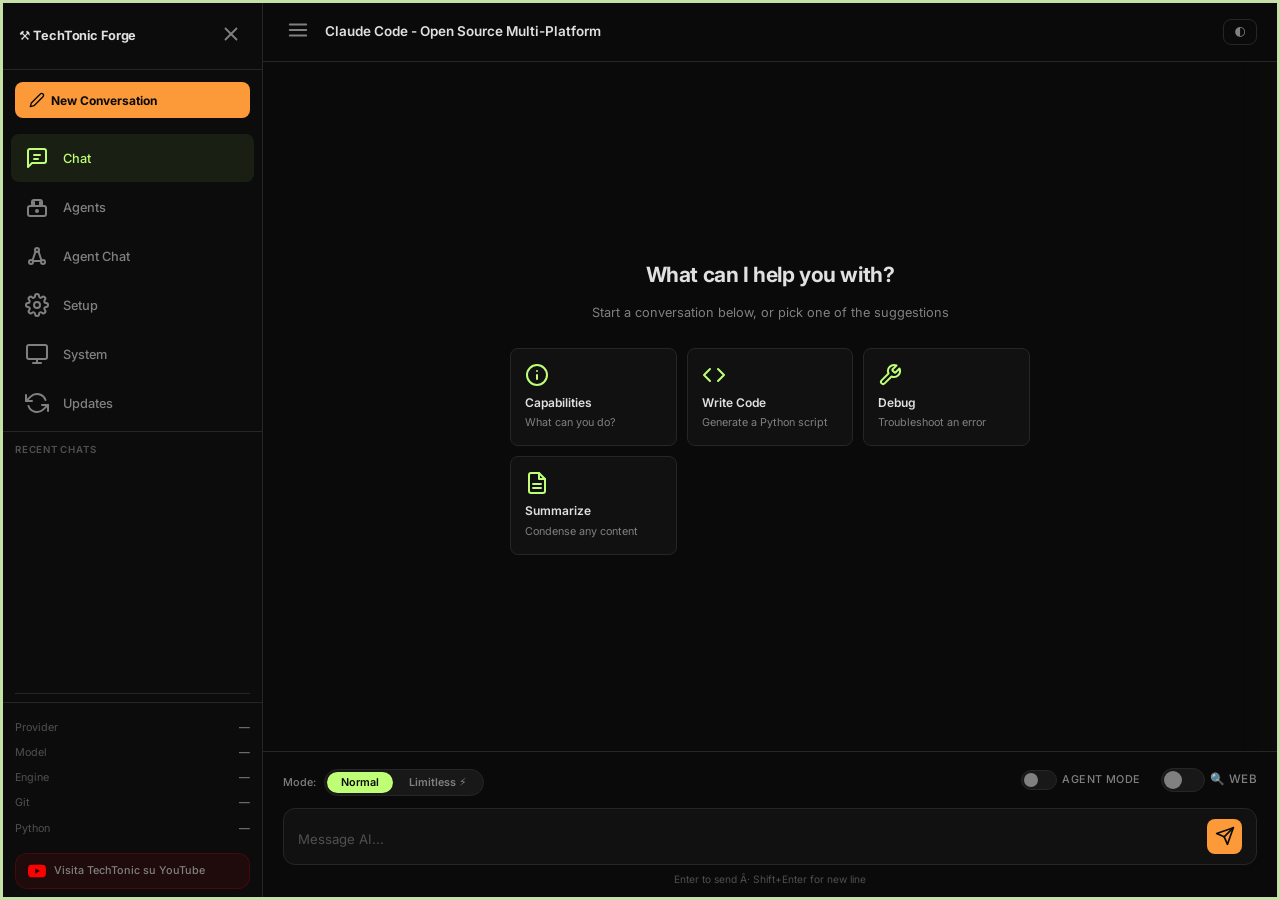
==== dashboard/index.html @ 0a0ba752 "Initial commit: TechTonic Forge — portable AI dashboard Dashboard web + launcher portatile (Claude C" ====
<!DOCTYPE html>
<html lang="en" data-theme="dark">
<head>
<meta charset="UTF-8">
<meta name="viewport" content="width=device-width, initial-scale=1.0">
<title>TechTonic Forge — AI Dashboard</title>
<title>Claude Code - Open Source — Dashboard</title>
<link rel="preconnect" href="https://fonts.googleapis.com">
<link href="https://fonts.googleapis.com/css2?family=Inter:wght@400;500;600;700&display=swap" rel="stylesheet">
<link rel="stylesheet" href="theme.css">
</head>
<body>
<div class="app">

  <!-- â”€â”€â”€ Sidebar â”€â”€â”€â”€â”€â”€â”€â”€â”€â”€â”€â”€â”€â”€â”€â”€â”€â”€â”€â”€â”€â”€â”€â”€â”€â”€â”€â”€â”€â”€â”€â”€â”€â”€â”€â”€â”€â”€â”€â”€â”€â”€â”€ -->
  <aside class="sidebar" id="sidebar">
    <div class="sidebar-header">
      <div class="logo">⚒️ TechTonic Forge</div>
      <button class="topbar-toggle" onclick="toggleSidebar()" title="Close sidebar"><svg width="22" height="22" viewBox="0 0 24 24" fill="none" stroke="currentColor" stroke-width="2" stroke-linecap="round" stroke-linejoin="round"><line x1="18" y1="6" x2="6" y2="18"/><line x1="6" y1="6" x2="18" y2="18"/></svg></button>
    </div>

    <button class="new-chat-btn" onclick="startNewChat()">
      <svg width="16" height="16" viewBox="0 0 24 24" fill="none" stroke="currentColor" stroke-width="2" stroke-linecap="round" stroke-linejoin="round" style="vertical-align:-3px"><path d="M17 3a2.83 2.83 0 1 1 4 4L7.5 20.5 2 22l1.5-5.5Z"/></svg> New Conversation
    </button>

    <!-- Sidebar Nav Pages -->
    <div class="sidebar-nav">
      <button class="sidebar-nav-btn active" id="tabChat" onclick="switchPage('chat')" title="Chat"><svg width="24" height="24" viewBox="0 0 24 24" fill="none" stroke="currentColor" stroke-width="2" stroke-linecap="round" stroke-linejoin="round"><path d="M21 15a2 2 0 0 1-2 2H7l-4 4V5a2 2 0 0 1 2-2h14a2 2 0 0 1 2 2z"/><line x1="9" y1="9" x2="15" y2="9"/><line x1="9" y1="13" x2="13" y2="13"/></svg><span>Chat</span></button>
      <button class="sidebar-nav-btn" id="tabAgents" onclick="switchPage('agents')" title="Agents"><svg width="24" height="24" viewBox="0 0 24 24" fill="none" stroke="currentColor" stroke-width="2" stroke-linecap="round" stroke-linejoin="round"><rect x="3" y="11" width="18" height="10" rx="2"/><rect x="7" y="5" width="10" height="6" rx="2"/><circle cx="12" cy="16" r="1"/><line x1="9" y1="11" x2="9" y2="7"/><line x1="15" y1="11" x2="15" y2="7"/></svg><span>Agents</span></button>
      <button class="sidebar-nav-btn" id="tabAgentChat" onclick="switchPage('agentchat')" title="Agent Chat"><svg width="24" height="24" viewBox="0 0 24 24" fill="none" stroke="currentColor" stroke-width="2" stroke-linecap="round" stroke-linejoin="round"><circle cx="12" cy="6" r="2"/><circle cx="6" cy="18" r="2"/><circle cx="18" cy="18" r="2"/><line x1="10.5" y1="7.5" x2="7.5" y2="16.5"/><line x1="13.5" y1="7.5" x2="16.5" y2="16.5"/><line x1="8" y1="17" x2="16" y2="17"/></svg><span>Agent Chat</span></button>
      <button class="sidebar-nav-btn" id="tabSetup" onclick="switchPage('setup')" title="Setup"><svg width="24" height="24" viewBox="0 0 24 24" fill="none" stroke="currentColor" stroke-width="2" stroke-linecap="round" stroke-linejoin="round"><circle cx="12" cy="12" r="3"/><path d="M19.4 15a1.65 1.65 0 0 0 .33 1.82l.06.06a2 2 0 0 1-2.83 2.83l-.06-.06a1.65 1.65 0 0 0-1.82-.33 1.65 1.65 0 0 0-1 1.51V21a2 2 0 0 1-4 0v-.09A1.65 1.65 0 0 0 9 19.4a1.65 1.65 0 0 0-1.82.33l-.06.06a2 2 0 0 1-2.83-2.83l.06-.06A1.65 1.65 0 0 0 4.68 15a1.65 1.65 0 0 0-1.51-1H3a2 2 0 0 1 0-4h.09A1.65 1.65 0 0 0 4.6 9a1.65 1.65 0 0 0-.33-1.82l-.06-.06a2 2 0 0 1 2.83-2.83l.06.06A1.65 1.65 0 0 0 9 4.68a1.65 1.65 0 0 0 1-1.51V3a2 2 0 0 1 4 0v.09a1.65 1.65 0 0 0 1 1.51 1.65 1.65 0 0 0 1.82-.33l.06-.06a2 2 0 0 1 2.83 2.83l-.06.06A1.65 1.65 0 0 0 19.4 9a1.65 1.65 0 0 0 1.51 1H21a2 2 0 0 1 0 4h-.09a1.65 1.65 0 0 0-1.51 1z"/></svg><span>Setup</span></button>
      <button class="sidebar-nav-btn" id="tabSystem" onclick="switchPage('system')" title="System"><svg width="24" height="24" viewBox="0 0 24 24" fill="none" stroke="currentColor" stroke-width="2" stroke-linecap="round" stroke-linejoin="round"><rect x="2" y="3" width="20" height="14" rx="2" ry="2"/><line x1="8" y1="21" x2="16" y2="21"/><line x1="12" y1="17" x2="12" y2="21"/></svg><span>System</span></button>
      <button class="sidebar-nav-btn" style="display:none"><svg width="24" height="24" viewBox="0 0 24 24" fill="none" stroke="currentColor" stroke-width="2" stroke-linecap="round" stroke-linejoin="round"><polygon points="5 3 19 12 5 21 5 3"/></svg><span>Actions</span></button>
      <button class="sidebar-nav-btn" id="tabUpdates" onclick="switchPage('updates')" title="Updates"><svg width="24" height="24" viewBox="0 0 24 24" fill="none" stroke="currentColor" stroke-width="2" stroke-linecap="round" stroke-linejoin="round"><polyline points="1 4 1 10 7 10"/><polyline points="23 20 23 14 17 14"/><path d="M20.49 9A9 9 0 0 0 5.64 5.64L1 10m22 4l-4.64 4.36A9 9 0 0 1 3.51 15"/></svg><span>Updates</span></button>
    </div>

    <div class="sidebar-section">Recent Chats</div>
    <div id="chatList" style="flex:1;overflow-y:auto"></div>

    <div class="sidebar-divider"></div>
    <div class="info-panel">
      <div class="info-row"><span class="info-label">Provider</span><span class="info-val" id="sbProvider">—</span></div>
      <div class="info-row"><span class="info-label">Model</span><span class="info-val" id="sbModel">—</span></div>
      <div class="info-row"><span class="info-label">Engine</span><span class="info-val" id="sbEngine">—</span></div>
      <div class="info-row"><span class="info-label">Git</span><span class="info-val" id="sbGit">—</span></div>
      <div class="info-row"><span class="info-label">Python</span><span class="info-val" id="sbPython">—</span></div>
    </div>

    <div class="sidebar-footer">
      <a href="https://www.youtube.com/@TechTonic-t9b" target="_blank" rel="noopener" class="yt-link">
        <svg width="18" height="18" viewBox="0 0 24 24" fill="currentColor"><path d="M23.498 6.186a3.016 3.016 0 0 0-2.122-2.136C19.505 3.545 12 3.545 12 3.545s-7.505 0-9.377.505A3.017 3.017 0 0 0 .502 6.186C0 8.07 0 12 0 12s0 3.93.502 5.814a3.016 3.016 0 0 0 2.122 2.136c1.871.505 9.376.505 9.376.505s7.505 0 9.377-.505a3.015 3.015 0 0 0 2.122-2.136C24 15.93 24 12 24 12s0-3.93-.502-5.814zM9.545 15.568V8.432L15.818 12l-6.273 3.568z"/></svg>
        <span>Visita TechTonic su YouTube</span>
      </a>
    </div>

  </aside>

  <!-- â”€â”€â”€ Main â”€â”€â”€â”€â”€â”€â”€â”€â”€â”€â”€â”€â”€â”€â”€â”€â”€â”€â”€â”€â”€â”€â”€â”€â”€â”€â”€â”€â”€â”€â”€â”€â”€â”€â”€â”€â”€â”€â”€â”€â”€â”€â”€â”€â”€â”€â”€ -->
  <div class="main">
    <!-- Top Bar -->
    <div class="topbar">
      <button class="topbar-toggle" onclick="toggleSidebar()" title="Toggle sidebar"><svg width="22" height="22" viewBox="0 0 24 24" fill="none" stroke="currentColor" stroke-width="2" stroke-linecap="round" stroke-linejoin="round"><line x1="3" y1="6" x2="21" y2="6"/><line x1="3" y1="12" x2="21" y2="12"/><line x1="3" y1="18" x2="21" y2="18"/></svg></button>
      <div class="topbar-title" id="topbarTitle">Claude Code - Open Source Multi-Platform</div>
      <button class="topbar-btn" onclick="toggleTheme()" title="Toggle theme" style="flex-shrink:0">🌓</button>
    </div>

    <!-- CHAT PAGE ═════════════════════════════ -->
    <div class="chat-page visible" id="chatPage">

      <div class="no-config" id="noConfigBanner" style="display:none">
        ⚠️ AI provider not configured.
        <button onclick="switchPage('setup')">Configure Now</button>
      </div>

      <!-- Welcome -->
      <div class="welcome" id="welcomeScreen">
        <h2>What can I help you with?</h2>
        <p>Start a conversation below, or pick one of the suggestions</p>
        <div class="welcome-grid">
          <div class="welcome-card" onclick="sendSuggestion('Explain what you can help me with')">
            <div class="wc-icon"><svg width="24" height="24" viewBox="0 0 24 24" fill="none" stroke="currentColor" stroke-width="2" stroke-linecap="round" stroke-linejoin="round"><circle cx="12" cy="12" r="10"/><line x1="12" y1="16" x2="12" y2="12"/><line x1="12" y1="8" x2="12.01" y2="8"/></svg></div><div class="wc-title">Capabilities</div><div class="wc-desc">What can you do?</div>
          </div>
          <div class="welcome-card" onclick="sendSuggestion('Write a Python script that lists all files in a directory')">
            <div class="wc-icon"><svg width="24" height="24" viewBox="0 0 24 24" fill="none" stroke="currentColor" stroke-width="2" stroke-linecap="round" stroke-linejoin="round"><polyline points="16 18 22 12 16 6"/><polyline points="8 6 2 12 8 18"/></svg></div><div class="wc-title">Write Code</div><div class="wc-desc">Generate a Python script</div>
          </div>
          <div class="welcome-card" onclick="sendSuggestion('Help me debug this error: ')">
            <div class="wc-icon"><svg width="24" height="24" viewBox="0 0 24 24" fill="none" stroke="currentColor" stroke-width="2" stroke-linecap="round" stroke-linejoin="round"><path d="M14.7 6.3a1 1 0 0 0 0 1.4l1.6 1.6a1 1 0 0 0 1.4 0l3.77-3.77a6 6 0 0 1-7.94 7.94l-6.91 6.91a2.12 2.12 0 0 1-3-3l6.91-6.91a6 6 0 0 1 7.94-7.94l-3.76 3.76z"/></svg></div><div class="wc-title">Debug</div><div class="wc-desc">Troubleshoot an error</div>
          </div>
          <div class="welcome-card" onclick="sendSuggestion('Summarize the following text for me: ')">
            <div class="wc-icon"><svg width="24" height="24" viewBox="0 0 24 24" fill="none" stroke="currentColor" stroke-width="2" stroke-linecap="round" stroke-linejoin="round"><path d="M14 2H6a2 2 0 0 0-2 2v16a2 2 0 0 0 2 2h12a2 2 0 0 0 2-2V8z"/><polyline points="14 2 14 8 20 8"/><line x1="16" y1="13" x2="8" y2="13"/><line x1="16" y1="17" x2="8" y2="17"/></svg></div><div class="wc-title">Summarize</div><div class="wc-desc">Condense any content</div>
          </div>
        </div>
      </div>

      <!-- Messages -->
      <div class="messages" id="messages" style="display:none"></div>

      <!-- Input -->
      <div class="input-area">
        <div class="mode-toggle" id="modeToggle">
          <span class="mode-label">Mode:</span>
          <div class="mode-pills" id="modePills">
            <button class="mode-pill active-normal" id="modeNormal" onclick="setMode('normal')">Normal</button>
            <button class="mode-pill" id="modeLimitless" onclick="setMode('limitless')">Limitless ⚡</button>
          </div>
          <div class="agent-toggle">
            <label><span class="agent-switch"><input type="checkbox" id="agentToggle" onchange="toggleAgent(this.checked)"><span class="agent-slider"></span></span> Agent Mode</label>
          </div>
          <div class="agent-toggle web-toggle" style="margin-left:12px">
            <label><span class="web-switch"><input type="checkbox" id="webSearchToggle" onchange="toggleWebSearch(this.checked)"><span class="web-slider"></span></span> 🔍 Web</label>
          </div>
          <span id="modeLockBadge" style="display:none"></span>
        </div>
        <div class="input-bar">
          <textarea id="chatInput" placeholder="Message AI..." rows="1" onkeydown="handleKey(event)" oninput="autoResize(this)"></textarea>
          <button class="send-btn" id="stopBtn" onclick="abortStream()" title="Stop" style="display:none;background:var(--error)"><svg width="20" height="20" viewBox="0 0 24 24" fill="currentColor" stroke="none"><rect x="4" y="4" width="16" height="16" rx="2"/></svg></button>
          <button class="send-btn" id="sendBtn" onclick="sendMessage()" title="Send"><svg width="20" height="20" viewBox="0 0 24 24" fill="none" stroke="currentColor" stroke-width="2" stroke-linecap="round" stroke-linejoin="round"><line x1="22" y1="2" x2="11" y2="13"/><polygon points="22 2 15 22 11 13 2 9 22 2"/></svg></button>
        </div>
        <div class="workdir-bar" id="workdirBar" style="display:none">📂 <span id="workdirPath" onclick="changeWorkDir()">Loading...</span></div>
        <div class="input-hint">Enter to send Â· Shift+Enter for new line</div>
      </div>
    </div>

    <!-- AGENTS PAGE ═══════════════════════════ -->
    <div class="page" id="agentsPage">
      <div class="page-inner" style="max-width:960px">

        <!-- Agent Gallery -->
        <div class="card"><h2><svg width="22" height="22" viewBox="0 0 24 24" fill="none" stroke="currentColor" stroke-width="2" stroke-linecap="round" stroke-linejoin="round" style="vertical-align:-4px"><rect x="3" y="8" width="18" height="10" rx="2"/><rect x="7" y="4" width="10" height="4" rx="1"/><circle cx="9" cy="13" r="1" fill="currentColor" stroke="none"/><circle cx="15" cy="13" r="1" fill="currentColor" stroke="none"/><line x1="10" y1="18" x2="14" y2="18"/></svg> Agent Gallery</h2><p class="subtitle">Scegli un agente specializzato e assegnagli un task. Ogni agente ha un ruolo e competenze specifiche.</p>
          <div class="agent-grid" id="agentGrid" style="display:grid;grid-template-columns:repeat(auto-fill,minmax(200px,1fr));gap:10px">
            <div style="padding:20px;text-align:center;color:var(--text2)"><div class="spinner"></div> Caricamento agenti...</div>
          </div>
        </div>

        <!-- Quick Agent Runner -->
        <div class="card" id="agentRunnerCard" style="display:none">
          <div style="display:flex;align-items:center;gap:12px;margin-bottom:14px">
            <span id="agentRunnerIcon" style="font-size:2rem"></span>
            <div>
              <h2 id="agentRunnerName" style="margin:0">—</h2>
              <p class="subtitle" id="agentRunnerRole" style="margin:0">Seleziona un agente dalla galleria</p>
            </div>
            <button class="btn btn-outline" onclick="document.getElementById('agentRunnerCard').style.display='none'" style="margin-left:auto"><svg width="18" height="18" viewBox="0 0 24 24" fill="none" stroke="currentColor" stroke-width="2" stroke-linecap="round" stroke-linejoin="round"><line x1="18" y1="6" x2="6" y2="18"/><line x1="6" y1="6" x2="18" y2="18"/></svg></button>
          </div>
          <div style="display:flex;gap:10px">
            <textarea id="agentTask" placeholder="Descrivi cosa vuoi che l'agente faccia..." style="flex:1;background:var(--surface2);border:1px solid var(--border);border-radius:var(--radius-sm);padding:12px;color:var(--text);font-size:0.85rem;font-family:inherit;resize:none;min-height:60px"></textarea>
          </div>
          <div class="btn-group">
            <button class="btn btn-primary" onclick="runSelectedAgent()" id="btnRunAgent"><svg width="16" height="16" viewBox="0 0 24 24" fill="currentColor" stroke="none" style="vertical-align:-3px"><polygon points="5 3 19 12 5 21 5 3"/></svg> Esegui Agente</button>
            <button class="btn btn-outline" onclick="document.getElementById('agentRunnerCard').style.display='none'">Annulla</button>
          </div>
          <div id="agentResult" style="margin-top:14px;padding:14px;background:var(--surface2);border:1px solid var(--border);border-radius:var(--radius-sm);display:none;max-height:300px;overflow-y:auto;font-size:0.82rem;line-height:1.6"></div>
          <div id="agentResultActions" style="display:none;gap:6px;margin-top:8px">
            <button class="btn btn-outline" onclick="saveWorkflow()" style="font-size:0.75rem">💾 Salva Workflow</button>
            <button class="btn btn-outline" onclick="expandResult()" style="font-size:0.75rem"><svg width="14" height="14" viewBox="0 0 24 24" fill="none" stroke="currentColor" stroke-width="2" stroke-linecap="round" stroke-linejoin="round" style="vertical-align:-2px"><polyline points="15 3 21 3 21 9"/><polyline points="9 21 3 21 3 15"/><line x1="21" y1="3" x2="14" y2="10"/><line x1="3" y1="21" x2="10" y2="14"/></svg> Espandi</button>
          </div>
        </div>

        <!-- Team Orchestrator → now in Agent Chat -->
        <div class="card" style="text-align:center">
          <h2><svg width="22" height="22" viewBox="0 0 24 24" fill="none" stroke="currentColor" stroke-width="2" stroke-linecap="round" stroke-linejoin="round" style="vertical-align:-4px"><rect x="4" y="2" width="16" height="20" rx="2"/><line x1="9" y1="6" x2="9" y2="10"/><line x1="15" y1="6" x2="15" y2="10"/><line x1="9" y1="14" x2="9" y2="18"/><line x1="15" y1="14" x2="15" y2="18"/><line x1="2" y1="22" x2="22" y2="22"/></svg> Team Chat</h2>
          <p class="subtitle">Seleziona gli agenti, assegna un task e guardali collaborare in tempo reale nella chat.</p>
          <button class="btn btn-primary" onclick="switchPage('agentchat')" style="font-size:0.9rem;padding:12px 28px">💬 Apri Team Chat</button>
        </div>

        <!-- Saved Workflows -->
        <div class="card"><h2>📁 Workflow Salvati</h2><p class="subtitle">Risultati salvati che puoi rivedere e rieseguire quando vuoi.</p>
          <div id="workflowList" style="display:flex;flex-direction:column;gap:6px">
            <div style="padding:14px;text-align:center;color:var(--text2);font-size:0.78rem">Nessun workflow salvato. Esegui un agente e clicca "💾 Salva Workflow".</div>
          </div>
        </div>

      </div>
    </div>

    <!-- AGENT CHAT PAGE (WhatsApp-style) ══════════════ -->
    <div class="page" id="agentChatPage">
      <div class="agentchat-layout">
        <!-- Header -->
        <div class="agentchat-header">
          <div>
            <h2 style="margin:0;font-size:1.2rem">
              <svg width="22" height="22" viewBox="0 0 24 24" fill="none" stroke="currentColor" stroke-width="2" stroke-linecap="round" stroke-linejoin="round" style="vertical-align:-4px"><path d="M21 15a2 2 0 0 1-2 2H7l-4 4V5a2 2 0 0 1 2-2h14a2 2 0 0 1 2 2z"/></svg>
              Agent Chat
            </h2>
            <p style="margin:4px 0 0;color:var(--text2);font-size:0.75rem">Conversazione in linguaggio umano — clicca per espandere i dettagli tecnici</p>
          </div>
          <button class="btn btn-danger" onclick="stopAgentChat()" id="btnStopAgentChat2" style="display:none;font-size:0.9rem;padding:10px 22px;font-weight:700"><svg width="18" height="18" viewBox="0 0 24 24" fill="currentColor" stroke="none" style="vertical-align:-4px"><rect x="4" y="4" width="16" height="16" rx="2"/></svg> FERMA</button>
          <button class="btn btn-outline" onclick="newAgentChat()" title="Nuova chat" style="font-size:0.8rem;padding:8px 14px;display:flex;align-items:center;gap:6px">
            <svg width="16" height="16" viewBox="0 0 24 24" fill="none" stroke="currentColor" stroke-width="2" stroke-linecap="round" stroke-linejoin="round"><path d="M12 5v14"/><line x1="5" y1="12" x2="19" y2="12"/></svg> Nuova
          </button>
        </div>

        <!-- Messages Area -->
        <div id="agentChatMessages" class="whatsapp-chat-area">
          <div class="whatsapp-empty-state">
            <svg width="48" height="48" viewBox="0 0 24 24" fill="none" stroke="currentColor" stroke-width="1.5" stroke-linecap="round" stroke-linejoin="round" style="opacity:0.35;margin-bottom:12px"><path d="M17 21v-2a4 4 0 0 0-4-4H5a4 4 0 0 0-4 4v2"/><circle cx="9" cy="7" r="4"/><path d="M23 21v-2a4 4 0 0 0-3-3.87"/><path d="M16 3.13a4 4 0 0 1 0 7.75"/></svg>
            <div style="font-weight:600;color:var(--text);margin-bottom:6px">Agent Chat pronto</div>
            <div>Seleziona gli agenti, scrivi un obiettivo e avvia la conversazione.<br>Gli agenti collaboreranno con messaggi brevi in stile chat.</div>
          </div>
        </div>

        <!-- Agent Selection -->
        <div style="display:flex;flex-wrap:wrap;gap:6px;padding:8px 0" id="agentChatSelector"></div>

        <!-- Intervention Bar (visible during conversation) -->
        <div id="interventionBar" style="display:none;gap:8px;padding:10px 0;border-top:1px solid var(--border);align-items:center">
          <input type="text" id="interventionInput" placeholder="Intervieni nella conversazione... (Invia per reindirizzare gli agenti)" style="flex:1;background:var(--surface2);border:1px solid var(--accent);border-radius:20px;padding:10px 16px;color:var(--text);font-size:0.85rem;font-family:inherit;outline:none"
            onkeydown="if(event.key==='Enter')sendIntervention()" />
          <button class="btn btn-primary" onclick="sendIntervention()" style="border-radius:20px;padding:10px 18px;font-size:0.85rem;white-space:nowrap">
            <svg width="16" height="16" viewBox="0 0 24 24" fill="none" stroke="currentColor" stroke-width="2" stroke-linecap="round" stroke-linejoin="round" style="vertical-align:-3px"><line x1="22" y1="2" x2="11" y2="13"/><polygon points="22 2 15 22 11 13 2 9 22 2"/></svg>
            Invia
          </button>
        </div>

        <!-- Task Input Area (visible when idle) -->
        <div id="taskInputArea" style="display:flex;gap:10px;padding:14px 0;border-top:1px solid var(--border);margin-top:12px">
          <textarea id="agentChatTask" placeholder="Descrivi l'obiettivo del team... (es. 'Crea un sistema di autenticazione JWT con login, registrazione e middleware')" style="flex:1;background:var(--surface2);border:1px solid var(--border);border-radius:var(--radius-sm);padding:14px;color:var(--text);font-size:0.9rem;font-family:inherit;resize:none;min-height:56px"></textarea>
          <button class="btn btn-primary" onclick="runAgentChat()" id="btnRunAgentChat" style="font-size:0.9rem;padding:12px 24px;white-space:nowrap;align-self:flex-end"><svg width="18" height="18" viewBox="0 0 24 24" fill="none" stroke="currentColor" stroke-width="2" stroke-linecap="round" stroke-linejoin="round" style="vertical-align:-4px"><line x1="22" y1="2" x2="11" y2="13"/><polygon points="22 2 15 22 11 13 2 9 22 2"/></svg> Avvia Chat</button>
        </div>
      </div>
    </div>

    <!-- SETUP PAGE ════════════════════════════ -->
    <div class="page" id="setupPage">
      <div class="page-inner">
        <div class="steps">
          <div class="step active" id="step1"><span class="step-num">1</span> Provider</div>
          <div class="step" id="step2"><span class="step-num">2</span> API Key</div>
          <div class="step" id="step3"><span class="step-num">3</span> Model</div>
          <div class="step" id="step4"><span class="step-num">4</span> Save</div>
        </div>

        <div class="section visible" id="sec1">
          <div class="card">
            <h2>Select AI Provider</h2><p class="subtitle">Choose where your AI requests will be routed</p>
            <div class="provider-grid">
              <div class="provider-option" data-provider="openrouter" onclick="selectProvider(this)"><div class="icon"><svg width="22" height="22" viewBox="0 0 24 24" fill="none" stroke="currentColor" stroke-width="1.8" stroke-linecap="round" stroke-linejoin="round"><circle cx="12" cy="12" r="10"/><line x1="2" y1="12" x2="22" y2="12"/><path d="M12 2a15.3 15.3 0 0 1 4 10 15.3 15.3 0 0 1-4 10 15.3 15.3 0 0 1-4-10 15.3 15.3 0 0 1 4-10z"/></svg></div><div class="name">OpenRouter</div><div class="desc">200+ models</div></div>
              <div class="provider-option" data-provider="nvidia" onclick="selectProvider(this)"><div class="icon"><svg width="22" height="22" viewBox="0 0 24 24" fill="none" stroke="currentColor" stroke-width="1.8" stroke-linecap="round" stroke-linejoin="round"><rect x="2" y="3" width="20" height="14" rx="2"/><line x1="8" y1="21" x2="16" y2="21"/><line x1="12" y1="17" x2="12" y2="21"/></svg></div><div class="name">NVIDIA NIM</div><div class="desc">Free GPU AI</div></div>
              <div class="provider-option" data-provider="deepseek" onclick="selectProvider(this)"><div class="icon">DS</div><div class="name">DeepSeek</div><div class="desc">Coding API</div></div>
              <div class="provider-option" data-provider="gemini" onclick="selectProvider(this)"><div class="icon"><svg width="22" height="22" viewBox="0 0 24 24" fill="none" stroke="currentColor" stroke-width="1.8" stroke-linecap="round" stroke-linejoin="round"><polygon points="12 2 15.09 8.26 22 9.27 17 14.14 18.18 21.02 12 17.77 5.82 21.02 7 14.14 2 9.27 8.91 8.26 12 2"/></svg></div><div class="name">Gemini</div><div class="desc">Google API</div></div>
              <div class="provider-option" data-provider="anthropic" onclick="selectProvider(this)"><div class="icon"><svg width="22" height="22" viewBox="0 0 24 24" fill="none" stroke="currentColor" stroke-width="1.8" stroke-linecap="round" stroke-linejoin="round"><path d="M12 2a4 4 0 0 0-4 4c0 2 1 4 4 5 3-1 4-3 4-5a4 4 0 0 0-4-4z"/><path d="M4 18c0-2 1-4 4-5 3 1 4 3 4 5s-1 4-4 5c-3-1-4-3-4-5z"/><path d="M20 18c0-2-1-4-4-5-3 1-4 3-4 5s1 4 4 5c3-1 4-3 4-5z"/><circle cx="12" cy="12" r="1.5"/></svg></div><div class="name">Claude</div><div class="desc">Anthropic API</div></div>
              <div class="provider-option" data-provider="ollama" onclick="selectProvider(this)"><div class="icon"><svg width="22" height="22" viewBox="0 0 24 24" fill="none" stroke="currentColor" stroke-width="1.8" stroke-linecap="round" stroke-linejoin="round"><rect x="2" y="3" width="20" height="14" rx="2"/><line x1="2" y1="20" x2="22" y2="20"/></svg></div><div class="name">Ollama</div><div class="desc">Local</div></div>
              <div class="provider-option" data-provider="lmstudio" onclick="selectProvider(this)"><div class="icon">LM</div><div class="name">LM Studio</div><div class="desc">Local server</div></div>
              <div class="provider-option" data-provider="custom-openai" onclick="selectProvider(this)"><div class="icon">API</div><div class="name">Custom API</div><div class="desc">OpenAI compat</div></div>
              <div class="provider-option" data-provider="openai" onclick="selectProvider(this)"><div class="icon"><svg width="22" height="22" viewBox="0 0 24 24" fill="none" stroke="currentColor" stroke-width="1.8" stroke-linecap="round" stroke-linejoin="round"><polygon points="13 2 3 14 12 14 11 22 21 10 12 10 13 2"/></svg></div><div class="name">OpenAI</div><div class="desc">GPT / Codex</div></div>
              <div class="provider-option" data-provider="omniroute" onclick="selectProvider(this)"><div class="icon"><svg width="22" height="22" viewBox="0 0 24 24" fill="none" stroke="currentColor" stroke-width="1.8" stroke-linecap="round" stroke-linejoin="round"><circle cx="12" cy="12" r="10"/><polyline points="12 6 12 12 16 14"/></svg></div><div class="name">OmniRoute</div><div class="desc">290+ providers</div></div>
            </div>
            <div class="btn-group"><button class="btn btn-primary" id="btnNext1" disabled onclick="goStep(2)">Continue</button></div>
          </div>
        </div>

        <div class="section" id="sec2">
          <div class="card">
            <h2 id="keyStepTitle">Enter API Key</h2><p class="subtitle" id="keyStepSubtitle">Paste your provider API key below</p>
            <div id="baseUrlWrap" class="form-row" style="display:none"><label>Base URL</label><input type="text" id="baseUrl" placeholder="https://provider.example.com/v1" autocomplete="off"></div>
            <div id="providerGuide" style="display:none;background:var(--surface2);border:1px solid var(--border);border-radius:var(--radius-sm);padding:12px;margin-bottom:12px;font-size:0.78rem;color:var(--text2);line-height:1.55"></div>
            <div class="form-row"><label>API Key</label><input type="password" id="apiKey" placeholder="sk-..." autocomplete="off"></div>
            <div id="keyStatus" style="margin-top:8px;font-size:0.78rem;display:flex;align-items:center;gap:8px"></div>
            <div class="btn-group">
              <button class="btn btn-outline" onclick="goStep(1)">Back</button>
              <button class="btn btn-primary" id="btnVerify" onclick="verifyKey()">Verify & Continue</button>
            </div>
          </div>
        </div>

        <div class="section" id="sec3">
          <div class="card">
            <h2>Choose Model</h2><p class="subtitle">Select the AI model you want to use</p>
            <div id="tierToggle" style="display:none"><div class="tier-toggle"><div class="tier-btn active" data-tier="free" onclick="switchTier('free',this)">Free</div><div class="tier-btn" data-tier="paid" onclick="switchTier('paid',this)">Paid</div></div></div>
            <div id="modelSearchWrap" style="display:none">
              <input type="text" id="modelSearch" class="model-search" placeholder="Search models..." oninput="filterModels()">
              <div class="model-list" id="modelList"></div>
            </div>
            <div id="manualModelWrap" style="display:none"><div class="form-row"><label>Model Name</label><input type="text" id="manualModel" placeholder="Enter model name"></div></div>
            <div id="modelLoading" style="display:none;margin:16px 0;align-items:center;gap:8px;font-size:0.8rem;color:var(--text2)"><div class="spinner"></div> Fetching models...</div>
            <div class="btn-group"><button class="btn btn-outline" onclick="goStep(2)">Back</button><button class="btn btn-primary" onclick="goStep(4)">Continue</button></div>
          </div>
        </div>

        <div class="section" id="sec4">
          <div class="card">
            <h2>Review & Save</h2><p class="subtitle">Confirm your configuration</p>
            <div style="background:var(--surface2);border-radius:var(--radius-sm);padding:18px;display:grid;gap:12px;margin-bottom:4px">
              <div><span style="color:var(--text2);font-size:0.68rem;text-transform:uppercase;letter-spacing:0.06em">Provider</span><div style="font-weight:600;margin-top:2px" id="confirmProvider">—</div></div>
              <div><span style="color:var(--text2);font-size:0.68rem;text-transform:uppercase;letter-spacing:0.06em">Model</span><div style="font-weight:600;margin-top:2px" id="confirmModel">—</div></div>
              <div><span style="color:var(--text2);font-size:0.68rem;text-transform:uppercase;letter-spacing:0.06em">API Key</span><div style="font-weight:600;margin-top:2px;color:var(--text2)" id="confirmKey">—</div></div>
            </div>
            <div class="btn-group"><button class="btn btn-outline" onclick="goStep(3)">Back</button><button class="btn btn-primary" id="btnSave" onclick="saveConfig()" style="flex:1">Save Configuration</button></div>
          </div>
        </div>
      </div>
    </div>

    <!-- SYSTEM PAGE ═══════════════════════════ -->
    <div class="page" id="systemPage">
      <div class="page-inner">
        <div class="card"><h2>Runtime</h2><p class="subtitle">Node.js and platform details</p>
          <div class="sys-grid">
            <div class="sys-item"><div class="sys-label">Node.js</div><div class="sys-val" id="sysNode">—</div></div>
            <div class="sys-item"><div class="sys-label">Platform</div><div class="sys-val" id="sysPlatform">—</div></div>
            <div class="sys-item"><div class="sys-label">Architecture</div><div class="sys-val" id="sysArch">—</div></div>
            <div class="sys-item"><div class="sys-label">Engine</div><div class="sys-val" id="sysEngine">—</div></div>
          </div>
        </div>
        <div class="card"><h2>Developer Tools</h2><p class="subtitle">Available for AI use</p>
          <div class="sys-grid">
            <div class="sys-item"><div class="sys-label">Git</div><div class="sys-val" id="sysGit">—</div></div>
            <div class="sys-item"><div class="sys-label">Python</div><div class="sys-val" id="sysPython">—</div></div>
          </div>
        </div>
        <div class="card" id="cardOllama" style="display:none"><h2>Local AI (Ollama)</h2><p class="subtitle">Manage portable Ollama engine</p>
          <div class="sys-grid">
            <div class="sys-item"><div class="sys-label">Status</div><div class="sys-val" id="sysOllamaStatus">—</div></div>
            <div class="sys-item"><div class="sys-label">Actions</div><div class="sys-val" style="display:flex;gap:8px;margin-top:2px" id="sysOllamaActions"></div></div>
          </div>
          <div id="sysOllamaModels" style="margin-top:14px;font-size:0.82rem;color:var(--text2);line-height:1.6"></div>
        </div>
        <div class="card"><h2>Storage</h2><p class="subtitle">Drive usage</p>
          <div style="display:flex;justify-content:space-between;font-size:0.78rem;margin-bottom:3px"><span id="diskUsed">—</span><span id="diskTotal">—</span></div>
          <div class="progress-bar"><div class="progress-fill" id="diskBar" style="width:0%"></div></div>
        </div>
        <div class="card"><h2>Session Logs</h2><p class="subtitle">Files in data directory</p>
          <div class="log-list" id="logList"><div style="padding:16px;text-align:center;color:var(--text2);font-size:0.82rem">Loading...</div></div>
          <div class="log-viewer" id="logViewer" style="display:none"></div>
        </div>
      </div>
    </div>

    <!-- UPDATES PAGE -->
    <div class="page" id="updatesPage">
      <div class="page-inner">
        <div class="card"><h2>Engine Updates</h2><p class="subtitle">Keep your AI engine up to date</p>
          <div class="sys-grid">
            <div class="sys-item"><div class="sys-label">Installed</div><div class="sys-val" id="updateCurrent">—</div></div>
            <div class="sys-item"><div class="sys-label">Latest</div><div class="sys-val" id="updateLatest">—</div></div>
          </div>
          <div id="updateStatus" style="margin-bottom:14px"></div>
          <div class="btn-group">
            <button class="btn btn-outline" onclick="checkUpdates()">Check for Updates</button>
            <button class="btn btn-primary" id="btnUpdate" style="display:none" onclick="installUpdate()">Update Now</button>
          </div>
        </div>
      </div>
    </div>

  </div><!-- /main -->
</div><!-- /app -->

<!-- Confirm Modal -->
<div id="confirmModal" style="display:none;position:fixed;inset:0;background:rgba(0,0,0,0.5);z-index:300;display:none;align-items:center;justify-content:center">
  <div style="background:var(--surface);border:1px solid var(--border);border-radius:var(--radius);padding:28px;max-width:380px;width:90%;box-shadow:0 20px 60px rgba(0,0,0,0.4)">
    <div style="font-size:1.5rem;margin-bottom:8px">🗑️</div>
    <div style="font-weight:600;margin-bottom:6px" id="modalTitle">Delete Conversation?</div>
    <div style="color:var(--text2);font-size:0.82rem;margin-bottom:20px" id="modalBody">This action cannot be undone.</div>
    <div style="display:flex;gap:10px;justify-content:flex-end">
      <button class="btn btn-outline" onclick="closeModal()">Cancel</button>
      <button class="btn btn-danger" id="modalConfirmBtn" onclick="executeDelete()">Delete</button>
    </div>
  </div>
</div>

<!-- Permission Modal -->
<div id="permissionModal" style="display:none;position:fixed;inset:0;background:rgba(0,0,0,0.6);z-index:400;align-items:center;justify-content:center">
  <div class="perm-dialog">
    <div class="perm-icon">🔒</div>
    <div class="perm-title">Richiesta di accesso</div>
    <div class="perm-subtitle">L'agente vuole accedere a un percorso esterno alla chiavetta:</div>
    <div class="perm-path" id="permPath">C:\Users\...</div>
    <div class="perm-tool" id="permTool">read_file</div>
    <label style="display:flex;align-items:center;gap:8px;margin:14px 0 6px;font-size:0.8rem;color:var(--text2);cursor:pointer;user-select:none">
      <input type="checkbox" id="permSubdirs" checked style="width:16px;height:16px;accent-color:var(--accent)">
      Autorizza anche tutte le sottodirectory e file contenuti
    </label>
    <div class="perm-buttons">
      <button class="btn btn-danger" id="permDeny" onclick="resolvePermission(false)" style="flex:1">🔒 Nega</button>
      <button class="btn btn-primary" id="permAllow" onclick="resolvePermission(true)" style="flex:1;background:#22c55e;border-color:#22c55e">✅ Consenti</button>
    </div>
  </div>
</div>

<!-- Expand Modal -->
<div id="expandModal" style="display:none;position:fixed;inset:0;background:rgba(0,0,0,0.7);z-index:300;align-items:center;justify-content:center">
  <div style="background:var(--surface);border:1px solid var(--border);border-radius:var(--radius);width:95vw;height:90vh;display:flex;flex-direction:column;box-shadow:0 20px 60px rgba(0,0,0,0.5)">
    <div style="display:flex;align-items:center;justify-content:space-between;padding:14px 20px;border-bottom:1px solid var(--border)">
      <span style="font-weight:600" id="expandTitle">📄 Risultato</span>
      <div style="display:flex;gap:6px">
        <button class="btn btn-outline" onclick="copyExpandContent()" style="font-size:0.75rem">📋 Copia</button>
        <button class="btn btn-outline" onclick="closeExpand()" style="font-size:0.75rem"><svg width="14" height="14" viewBox="0 0 24 24" fill="none" stroke="currentColor" stroke-width="2" stroke-linecap="round" stroke-linejoin="round" style="vertical-align:-2px"><line x1="18" y1="6" x2="6" y2="18"/><line x1="6" y1="6" x2="18" y2="18"/></svg> Chiudi</button>
      </div>
    </div>
    <div id="expandContent" style="flex:1;overflow-y:auto;padding:20px;font-size:0.85rem;line-height:1.7;white-space:pre-wrap"></div>
  </div>
</div>

<div class="toast" id="toast"></div>

<script>
// â”€â”€â”€ State â”€â”€â”€â”€â”€â”€â”€â”€â”€â”€â”€â”€â”€â”€â”€â”€â”€â”€â”€â”€â”€â”€â”€â”€â”€â”€â”€â”€â”€â”€â”€â”€â”€â”€â”€â”€â”€â”€â”€â”€â”€â”€â”€â”€â”€â”€â”€â”€â”€â”€â”€
const API = '';
let cfg = {};
let currentChatId = null;
let agentChatId = null; // Separate ID for agent chat to avoid polluting regular chat
let chatMessages = [];
let isStreaming = false;
let allModels = [];
let setupState = { provider:'', key:'', model:'', tier:'free', baseUrl:'' };
let streamController = null;
let userScrolled = false;
let currentMode = 'normal';
let modeLocked = false;
let agentMode = false;
let webSearchEnabled = false;
let workDir = '';
const defaults = { gemini:'gemini-2.0-pro-exp-02-05', anthropic:'claude-3-7-sonnet-20250219', ollama:'llama3.2:3b', openai:'gpt-4o', nvidia:'meta/llama-3.1-70b-instruct', deepseek:'deepseek-chat', lmstudio:'', 'custom-openai':'' };
const providerNames = { openrouter:'OpenRouter', gemini:'Gemini', anthropic:'Claude', ollama:'Ollama', openai:'OpenAI', nvidia:'NVIDIA NIM', deepseek:'DeepSeek', lmstudio:'LM Studio', 'custom-openai':'Custom OpenAI-Compatible' };

// â”€â”€â”€ Init â”€â”€â”€â”€â”€â”€â”€â”€â”€â”€â”€â”€â”€â”€â”€â”€â”€â”€â”€â”€â”€â”€â”€â”€â”€â”€â”€â”€â”€â”€â”€â”€â”€â”€â”€â”€â”€â”€â”€â”€â”€â”€â”€â”€â”€â”€â”€â”€â”€â”€â”€â”€
(async function init() {
  const saved = localStorage.getItem('theme');
  if (saved) document.documentElement.dataset.theme = saved;
  loadConfig();
  await loadChatList();
  initScrollTracking();
  loadWorkDir();
  const savedAgent = localStorage.getItem('agentMode');
  if (savedAgent === 'true') { agentMode = true; document.getElementById('agentToggle').checked = true; document.getElementById('workdirBar').style.display = 'flex'; }
  const savedWebSearch = localStorage.getItem('webSearch');
  if (savedWebSearch === 'true') { webSearchEnabled = true; document.getElementById('webSearchToggle').checked = true; }
  // Restore last active chat on refresh
  const lastChatId = localStorage.getItem('activeChatId');
  if (lastChatId) { try { await openChatById(lastChatId); } catch {} }
})();

async function loadConfig() {
  try {
    const res = await fetch(`${API}/api/config`);
    cfg = await res.json();
    const isConfigured = !!cfg.AI_PROVIDER;
    document.getElementById('noConfigBanner').style.display = isConfigured ? 'none' : 'flex';

    const pName = cfg.AI_PROVIDER === 'openai' && cfg.OPENAI_BASE_URL?.includes('openrouter') ? 'OpenRouter' :
                  cfg.AI_PROVIDER === 'openai' && cfg.OPENAI_BASE_URL?.includes('integrate.api.nvidia.com') ? 'NVIDIA NIM' :
                  cfg.AI_PROVIDER === 'openai' && cfg.OPENAI_BASE_URL?.includes('api.deepseek.com') ? 'DeepSeek' :
                  cfg.AI_PROVIDER === 'openai' && cfg.OPENAI_BASE_URL?.includes('localhost:1234') ? 'LM Studio' :
                  cfg.AI_PROVIDER === 'openai' && cfg.OPENAI_BASE_URL?.includes('localhost:20128') ? 'OmniRoute' :
                  cfg.AI_PROVIDER === 'openai' && cfg.OPENAI_BASE_URL && !cfg.OPENAI_BASE_URL.includes('api.openai.com') ? 'Custom OpenAI-Compatible' :
                  cfg.AI_PROVIDER === 'ollama' ? 'Local AI' :
                  providerNames[cfg.AI_PROVIDER] || cfg.AI_PROVIDER || '—';
    const model = cfg.AI_DISPLAY_MODEL || cfg.OPENAI_MODEL || '—';

    document.getElementById('sbProvider').textContent = pName;
    document.getElementById('sbModel').textContent = model;
    document.getElementById('topbarTitle').textContent = isConfigured ? `${model}` : 'Portable AI';
  } catch {}
  loadSidebarInfo();
}

async function loadSidebarInfo() {
  try {
    const res = await fetch(`${API}/api/system`);
    const d = await res.json();
    document.getElementById('sbEngine').textContent = d.engineVersion || '—';
    document.getElementById('sbGit').innerHTML = d.hasGit ? '<span class="info-badge badge-ok">✓</span>' : '<span class="info-badge badge-err">✗</span>';
    document.getElementById('sbPython').innerHTML = d.hasPython ? '<span class="info-badge badge-ok">✓</span>' : '<span class="info-badge badge-err">✗</span>';
  } catch {}
}

// â”€â”€â”€ Sidebar â”€â”€â”€â”€â”€â”€â”€â”€â”€â”€â”€â”€â”€â”€â”€â”€â”€â”€â”€â”€â”€â”€â”€â”€â”€â”€â”€â”€â”€â”€â”€â”€â”€â”€â”€â”€â”€â”€â”€â”€â”€â”€â”€â”€â”€â”€â”€â”€
function toggleSidebar() {
  const sb = document.getElementById('sidebar');
  if (window.innerWidth <= 500) {
    sb.classList.toggle('mobile-open');
    sb.classList.remove('collapsed');
  } else {
    sb.classList.toggle('collapsed');
  }
}

// â”€â”€â”€ Theme â”€â”€â”€â”€â”€â”€â”€â”€â”€â”€â”€â”€â”€â”€â”€â”€â”€â”€â”€â”€â”€â”€â”€â”€â”€â”€â”€â”€â”€â”€â”€â”€â”€â”€â”€â”€â”€â”€â”€â”€â”€â”€â”€â”€â”€â”€â”€â”€â”€â”€â”€
// â”€â”€â”€ Agents Page â”€â”€â”€â”€â”€â”€â”€â”€â”€â”€â”€â”€â”€â”€â”€â”€â”€â”€â”€â”€â”€â”€â”€â”€â”€â”€â”€â”€â”€â”€â”€â”€â”€â”€â”€â”€â”€â”€â”€â”€â”€â”€â”€â”€
let selectedAgentId = null;
let allAgents = {};
let agentStreamController = null;
let lastAgentResult = null; // saved for workflow

async function loadAgentsPage() {
  try {
    const res = await fetch(`${API}/api/agents`);
    const data = await res.json();
    allAgents = data.agents || {};
    renderAgentGrid(allAgents);
    renderTeamSelector(allAgents);
    renderAgentChatSelector(allAgents);
    loadWorkflows();
  } catch { document.getElementById('agentGrid').innerHTML = '<div style="padding:20px;text-align:center;color:var(--error)">Errore nel caricamento agenti.</div>'; }
}

// â”€â”€â”€ Workflows â”€â”€â”€â”€â”€â”€â”€â”€â”€â”€â”€â”€â”€â”€â”€â”€â”€â”€â”€â”€â”€â”€â”€â”€â”€â”€â”€â”€â”€â”€â”€â”€â”€â”€â”€â”€â”€â”€â”€â”€â”€
async function saveWorkflow() {
  if (!lastAgentResult) return;
  const name = prompt('Nome per il workflow:', lastAgentResult.task.slice(0, 40));
  if (!name) return;
  const wf = {
    name,
    agentName: lastAgentResult.agentName,
    agentId: lastAgentResult.agentId,
    task: lastAgentResult.task,
    result: lastAgentResult.result
  };
  try {
    await fetch(`${API}/api/workflows`, { method: 'POST', headers: { 'Content-Type': 'application/json' }, body: JSON.stringify(wf) });
    showToast('Workflow salvato! ✅', 'success');
    loadWorkflows();
  } catch { showToast('Errore nel salvataggio', 'error'); }
}

async function loadWorkflows() {
  try {
    const res = await fetch(`${API}/api/workflows`);
    const data = await res.json();
    const el = document.getElementById('workflowList');
    if (!data.workflows?.length) {
      el.innerHTML = '<div style="padding:14px;text-align:center;color:var(--text2);font-size:0.78rem">Nessun workflow salvato. Esegui un agente e clicca "💾 Salva Workflow".</div>';
      return;
    }
    el.innerHTML = data.workflows.map(w => `
      <div style="display:flex;align-items:center;gap:10px;padding:10px 14px;background:var(--surface2);border:1px solid var(--border);border-radius:var(--radius-sm);cursor:pointer;transition:all 0.15s" onmouseover="this.style.borderColor='var(--accent)'" onmouseout="this.style.borderColor='var(--border)'">
        <span style="font-size:1.2rem">📄</span>
        <div style="flex:1;min-width:0">
          <div style="font-weight:600;font-size:0.8rem;white-space:nowrap;overflow:hidden;text-overflow:ellipsis">${escHtml(w.name)}</div>
          <div style="font-size:0.65rem;color:var(--text2)">🤖 ${escHtml(w.agentName || w.agentId)} • ${new Date(w.saved).toLocaleDateString()}</div>
        </div>
        <button class="btn btn-outline" onclick="event.stopPropagation();viewWorkflow('${w.id}')" style="font-size:0.7rem;padding:4px 10px">👁️ Vedi</button>
        <button class="btn btn-outline" onclick="event.stopPropagation();rerunWorkflow('${w.id}')" style="font-size:0.7rem;padding:4px 10px">▶️ Riesegui</button>
        <button class="btn btn-outline" onclick="event.stopPropagation();deleteWorkflow('${w.id}')" style="font-size:0.7rem;padding:4px 8px;color:var(--error)">🗑️</button>
      </div>
    `).join('');
  } catch {}
}

async function viewWorkflow(id) {
  try {
    const res = await fetch(`${API}/api/workflows/${id}`);
    const wf = await res.json();
    document.getElementById('expandTitle').textContent = `📄 ${wf.name}`;
    document.getElementById('expandContent').textContent = wf.result;
    document.getElementById('expandModal').style.display = 'flex';
  } catch { showToast('Errore nel caricamento', 'error'); }
}

async function rerunWorkflow(id) {
  try {
    const res = await fetch(`${API}/api/workflows/${id}`);
    const wf = await res.json();
    // Set up agent runner and execute
    selectAgent(wf.agentId);
    document.getElementById('agentTask').value = wf.task;
    setTimeout(() => runSelectedAgent(), 300);
  } catch { showToast('Errore nel caricamento', 'error'); }
}

async function deleteWorkflow(id) {
  if (!confirm('Eliminare questo workflow?')) return;
  try {
    await fetch(`${API}/api/workflows/${id}`, { method: 'DELETE' });
    loadWorkflows();
    showToast('Workflow eliminato', 'success');
  } catch { showToast('Errore', 'error'); }
}

// â”€â”€â”€ Expand Modal â”€â”€â”€â”€â”€â”€â”€â”€â”€â”€â”€â”€â”€â”€â”€â”€â”€â”€â”€â”€â”€â”€â”€â”€â”€â”€â”€â”€â”€â”€â”€â”€â”€â”€â”€â”€â”€â”€
function expandResult() {
  if (!lastAgentResult) return;
  document.getElementById('expandTitle').textContent = `🤖 ${lastAgentResult.agentName} — Risultato`;
  document.getElementById('expandContent').textContent = lastAgentResult.result;
  document.getElementById('expandModal').style.display = 'flex';
}

function closeExpand() {
  document.getElementById('expandModal').style.display = 'none';
}

function copyExpandContent() {
  const text = document.getElementById('expandContent').textContent;
  navigator.clipboard.writeText(text).then(() => showToast('Copiato! 📋', 'success')).catch(() => showToast('Errore copia', 'error'));
}

// Close modal on background click
document.addEventListener('click', (e) => {
  if (e.target.id === 'expandModal') closeExpand();
});

const AGENT_SVGS = {
  '💻': '<svg width="28" height="28" viewBox="0 0 24 24" fill="none" stroke="currentColor" stroke-width="1.8" stroke-linecap="round" stroke-linejoin="round"><rect x="2" y="3" width="20" height="14" rx="2"/><line x1="2" y1="20" x2="22" y2="20"/><polyline points="6 7 8 9 6 11"/><polyline points="10 7 12 9 10 11"/></svg>',
  '📋': '<svg width="28" height="28" viewBox="0 0 24 24" fill="none" stroke="currentColor" stroke-width="1.8" stroke-linecap="round" stroke-linejoin="round"><path d="M16 4h2a2 2 0 0 1 2 2v14a2 2 0 0 1-2 2H6a2 2 0 0 1-2-2V6a2 2 0 0 1 2-2h2"/><rect x="8" y="2" width="8" height="4" rx="1"/><line x1="9" y1="12" x2="15" y2="12"/><line x1="9" y1="16" x2="13" y2="16"/></svg>',
  '🔍': '<svg width="28" height="28" viewBox="0 0 24 24" fill="none" stroke="currentColor" stroke-width="1.8" stroke-linecap="round" stroke-linejoin="round"><circle cx="11" cy="11" r="8"/><line x1="21" y1="21" x2="16.65" y2="16.65"/><line x1="8" y1="11" x2="14" y2="11"/><line x1="11" y1="8" x2="11" y2="14"/></svg>',
  '🧪': '<svg width="28" height="28" viewBox="0 0 24 24" fill="none" stroke="currentColor" stroke-width="1.8" stroke-linecap="round" stroke-linejoin="round"><path d="M9 3h6M9 3v6.5L4.5 17a2 2 0 0 0 1.7 3h11.6a2 2 0 0 0 1.7-3L15 9.5V3"/><line x1="9" y1="3" x2="15" y2="3"/></svg>',
  '🤖': '<svg width="28" height="28" viewBox="0 0 24 24" fill="none" stroke="currentColor" stroke-width="1.8" stroke-linecap="round" stroke-linejoin="round"><rect x="3" y="8" width="18" height="10" rx="2"/><rect x="7" y="4" width="10" height="4" rx="1"/><circle cx="9" cy="13" r="1" fill="currentColor" stroke="none"/><circle cx="15" cy="13" r="1" fill="currentColor" stroke="none"/><line x1="10" y1="18" x2="14" y2="18"/></svg>',
  '🏗️': '<svg width="28" height="28" viewBox="0 0 24 24" fill="none" stroke="currentColor" stroke-width="1.8" stroke-linecap="round" stroke-linejoin="round"><rect x="4" y="2" width="16" height="20" rx="2"/><line x1="9" y1="6" x2="9" y2="10"/><line x1="15" y1="6" x2="15" y2="10"/><line x1="9" y1="14" x2="9" y2="18"/><line x1="15" y1="14" x2="15" y2="18"/><line x1="2" y1="22" x2="22" y2="22"/></svg>',
  '🔒': '<svg width="28" height="28" viewBox="0 0 24 24" fill="none" stroke="currentColor" stroke-width="1.8" stroke-linecap="round" stroke-linejoin="round"><rect x="3" y="11" width="18" height="11" rx="2"/><path d="M7 11V7a5 5 0 0 1 10 0v4"/><circle cx="12" cy="16" r="1" fill="currentColor" stroke="none"/></svg>',
  '📝': '<svg width="28" height="28" viewBox="0 0 24 24" fill="none" stroke="currentColor" stroke-width="1.8" stroke-linecap="round" stroke-linejoin="round"><path d="M11 4H4a2 2 0 0 0-2 2v14a2 2 0 0 0 2 2h14a2 2 0 0 0 2-2v-7"/><path d="M18.5 2.5a2.121 2.121 0 0 1 3 3L12 15l-4 1 1-4 9.5-9.5z"/></svg>',
  '🎨': '<svg width="28" height="28" viewBox="0 0 24 24" fill="none" stroke="currentColor" stroke-width="1.8" stroke-linecap="round" stroke-linejoin="round"><circle cx="13.5" cy="6.5" r="3.5"/><circle cx="6.5" cy="17.5" r="3.5"/><circle cx="17.5" cy="17.5" r="3.5"/></svg>',
  '🚀': '<svg width="28" height="28" viewBox="0 0 24 24" fill="none" stroke="currentColor" stroke-width="1.8" stroke-linecap="round" stroke-linejoin="round"><path d="M4.5 16.5c-1.5 1.26-2 5-2 5s3.74-.5 5-2c.71-.84.7-2.13-.09-2.91a2.18 2.18 0 0 0-2.91-.09z"/><path d="M12 15l-3-3"/><path d="M15.5 4.5C14 3.5 8 3 8 3s.5 6 2 7.5c.79.79 2.08.8 2.86.01.77-.78.77-2.04-.01-2.82C11.66 8.48 8 7.5 8 7.5"/><path d="M21 8l-5 5"/></svg>',
};
function agentIconHTML(emoji, size) { return AGENT_SVGS[emoji] || `<span style="font-size:${size||'1.4rem'}">${emoji||'🤖'}</span>`; }

function renderAgentGrid(agents) {
  const grid = document.getElementById('agentGrid');
  grid.innerHTML = Object.entries(agents).map(([id, a]) => `
    <div class="agent-card" onclick="selectAgent('${id}')" id="agentCard_${id}"
         style="background:var(--surface);border:2px solid var(--border);border-radius:var(--radius-sm);padding:16px;cursor:pointer;transition:all 0.2s;text-align:center">
      <div style="margin-bottom:6px;color:var(--text2);display:flex;justify-content:center">${agentIconHTML(a.icon||'🤖')}</div>
      <div style="font-weight:600;font-size:0.85rem;margin-bottom:2px">${a.name||id}</div>
      <div style="font-size:0.7rem;color:var(--text2);margin-bottom:6px">${a.role||''}</div>
      <div style="font-size:0.68rem;color:var(--text3);line-height:1.4;display:-webkit-box;-webkit-line-clamp:2;-webkit-box-orient:vertical;overflow:hidden">${a.goal||a.backstory||''}</div>
      <div style="margin-top:8px;display:flex;flex-wrap:wrap;gap:3px;justify-content:center">${(a.tools||[]).slice(0,4).map(t => `<span style="font-size:0.58rem;padding:1px 6px;background:var(--accent-subtle);color:var(--accent);border-radius:8px">${t}</span>`).join('')}</div>
    </div>
  `).join('');
}

function selectAgent(id) {
  selectedAgentId = id;
  const agent = allAgents[id];
  if (!agent) return;
  // Highlight selected card
  document.querySelectorAll('.agent-card').forEach(c => c.style.borderColor = 'var(--border)');
  const card = document.getElementById(`agentCard_${id}`);
  if (card) card.style.borderColor = 'var(--accent)';
  // Show runner
  document.getElementById('agentRunnerIcon').innerHTML = agentIconHTML(agent.icon || '🤖', '1.5rem');
  document.getElementById('agentRunnerName').textContent = agent.name || id;
  document.getElementById('agentRunnerRole').textContent = agent.role || '';
  document.getElementById('agentRunnerCard').style.display = '';
  document.getElementById('agentTask').value = '';
  document.getElementById('agentResult').style.display = 'none';
  document.getElementById('agentResultActions').style.display = 'none';
  lastAgentResult = null;
  document.getElementById('agentRunnerCard').scrollIntoView({ behavior: 'smooth' });
}

async function runSelectedAgent() {
  const task = document.getElementById('agentTask').value.trim();
  if (!task || !selectedAgentId) return;
  const resultEl = document.getElementById('agentResult');
  resultEl.style.display = 'block';
  resultEl.innerHTML = '<div class="thinking-indicator"><div class="thinking-dot"></div><div class="thinking-dot"></div><div class="thinking-dot"></div></div> L\'agente sta lavorando...';
  document.getElementById('btnRunAgent').disabled = true;

  let fullText = '';
  try {
    agentStreamController = new AbortController();
    const res = await fetch(`${API}/api/agent/run`, {
      method: 'POST', headers: { 'Content-Type': 'application/json' },
      body: JSON.stringify({ agentId: selectedAgentId, task }),
      signal: agentStreamController.signal
    });
    const reader = res.body.getReader();
    const decoder = new TextDecoder();
    // Persistent header with animated thinking indicator
    resultEl.innerHTML = `
      <div id="agentRunHeader" style="display:flex;align-items:center;gap:10px;margin-bottom:10px;padding:10px 14px;background:var(--surface2);border-radius:8px">
        <div class="thinking-indicator" style="margin:0"><div class="thinking-dot"></div><div class="thinking-dot"></div><div class="thinking-dot"></div></div>
        <span id="agentRunStatus" style="font-size:0.82rem;font-weight:600;color:var(--accent)">In esecuzione...</span>
      </div>
      <div id="agentStreamOutput"></div>
    `;
    const output = document.getElementById('agentStreamOutput');
    const statusEl = document.getElementById('agentRunStatus');
    const headerEl = document.getElementById('agentRunHeader');
    let lastStep = 0;
    let buffer = '';
    while (true) {
      const { done, value } = await reader.read();
      if (done) break;
      buffer += decoder.decode(value, { stream: true });
      const lines = buffer.split('\n'); buffer = lines.pop();
      for (const line of lines) {
        if (!line.startsWith('data: ')) continue;
        try {
          const data = JSON.parse(line.slice(6));
          if (data.type === 'agent_thinking') {
            lastStep = data.iteration;
            if (statusEl) statusEl.textContent = `Step ${data.iteration} — analizzo...`;
          } else if (data.type === 'agent_reasoning') {
            if (statusEl) statusEl.textContent = `Step ${data.iteration || lastStep} — ragiono...`;
            const last = output.lastElementChild;
            if (last && last.classList.contains('reasoning')) last.textContent += data.content;
            else {
              const d = document.createElement('div');
              d.className = 'reasoning';
              d.style.cssText = 'color:var(--text2);font-size:0.72rem;font-style:italic;margin:4px 0';
              d.textContent = data.content;
              output.appendChild(d);
            }
          } else if (data.type === 'tool_call') {
            if (statusEl) statusEl.textContent = `Eseguo: ${data.name}...`;
            output.innerHTML += `<div style="background:var(--surface2);padding:6px 10px;border-radius:6px;margin:4px 0;font-size:0.72rem">🔧 <strong>${escapeHTML(data.name)}</strong></div>`;
          } else if (data.type === 'tool_result') {
            if (statusEl) statusEl.textContent = `Step ${lastStep} — continuo...`;
            output.innerHTML += `<div style="color:var(--success);font-size:0.68rem;margin-left:12px">✅ Completato</div>`;
          } else if (data.type === 'permission_required') {
            if (statusEl) statusEl.textContent = `Richiesta permesso...`;
            const permRes = await showPermissionDialog(data.path, data.tool);
            const allowed = typeof permRes === 'object' ? permRes.allowed : permRes;
            const remember = typeof permRes === 'object' ? permRes.remember : true;
            try {
              await fetch(`${API}/api/permission/respond`, {
                method: 'POST', headers: { 'Content-Type': 'application/json' },
                body: JSON.stringify({ permissionId: data.permissionId, allow: allowed, remember })
              });
            } catch {}
            if (statusEl) statusEl.textContent = `Step ${lastStep} — continuo...`;
          } else if (data.type === 'agent_text') {
            if (statusEl) statusEl.textContent = `Finalizzo...`;
            output.innerHTML += `<div style="margin-top:8px;white-space:pre-wrap">${renderMarkdown(data.content)}</div>`;
          } else if (data.type === 'agent_error') {
            if (statusEl) statusEl.textContent = `Errore`;
            output.innerHTML += `<div style="color:var(--error)">❌ ${escapeHTML(data.error)}</div>`;
          } else if (data.type === 'done') {
            fullText = data.fullText || '';
          }
        } catch {}
      }
    }
    // Remove thinking indicator, show done
    if (headerEl) {
      headerEl.innerHTML = `<svg width="20" height="20" viewBox="0 0 24 24" fill="none" stroke="var(--success)" stroke-width="2.5" stroke-linecap="round" stroke-linejoin="round"><polyline points="20 6 9 17 4 12"/></svg> <span style="font-size:0.82rem;font-weight:600;color:var(--success)">Completato (${lastStep} step)</span>`;
    }
  } catch (err) {
    if (err.name !== 'AbortError') resultEl.innerHTML = `<span style="color:var(--error)">❌ ${err.message}</span>`;
  }
  document.getElementById('btnRunAgent').disabled = false;
  agentStreamController = null;
  // Show action buttons
  if (fullText) {
    lastAgentResult = { agentId: selectedAgentId, task, result: fullText, agentName: allAgents[selectedAgentId]?.name || selectedAgentId };
    document.getElementById('agentResultActions').style.display = 'flex';
  }
}

function renderTeamSelector(agents) {
  const el = document.getElementById('teamAgentSelector');
  if (!el) return; // Element removed — Team Chat now in Agent Chat page
  const defaultTeam = ['project-manager', 'developer', 'code-reviewer', 'tester'];
  el.innerHTML = Object.values(agents).map((a, i) => {
    const id = Object.keys(agents)[i];
    const checked = defaultTeam.includes(id);
    return `<label style="display:flex;align-items:center;gap:4px;font-size:0.75rem;cursor:pointer;background:var(--surface2);padding:5px 10px;border-radius:16px;border:1px solid var(--border)">
      <input type="checkbox" value="${id}" ${checked?'checked':''}> ${agentIconHTML(a.icon||'🤖', '1.2rem')} ${a.name||id}
    </label>`;
  }).join('');
}

async function runTeam() {
  const task = document.getElementById('teamTask').value.trim();
  if (!task) return;
  const selected = [...document.querySelectorAll('#teamAgentSelector input:checked')].map(cb => cb.value);
  const resultEl = document.getElementById('teamResult');
  resultEl.style.display = 'block';
  resultEl.innerHTML = '<div class="thinking-indicator"><div class="thinking-dot"></div><div class="thinking-dot"></div><div class="thinking-dot"></div></div> Il team sta collaborando...';
  document.getElementById('btnRunTeam').disabled = true;

  try {
    agentStreamController = new AbortController();
    const res = await fetch(`${API}/api/orchestrator/run`, {
      method: 'POST', headers: { 'Content-Type': 'application/json' },
      body: JSON.stringify({ task, agents: selected }),
      signal: agentStreamController.signal
    });
    const reader = res.body.getReader();
    const decoder = new TextDecoder();
    resultEl.innerHTML = '<div style="font-weight:600;margin-bottom:8px">🏢 Team all\'opera...</div><div id="teamStreamOutput"></div>';
    const output = document.getElementById('teamStreamOutput');
    let buffer = '';
    while (true) {
      const { done, value } = await reader.read();
      if (done) break;
      buffer += decoder.decode(value, { stream: true });
      const lines = buffer.split('\n'); buffer = lines.pop();
      for (const line of lines) {
        if (!line.startsWith('data: ')) continue;
        try {
          const data = JSON.parse(line.slice(6));
          if (data.type === 'orchestrator') {
            if (data.phase) output.innerHTML += `<div style="color:var(--accent);margin:4px 0;font-size:0.78rem">${data.phase}</div>`;
            if (data.subtasks) output.innerHTML += `<div style="margin:6px 0;padding:8px;background:var(--surface2);border-radius:6px;font-size:0.75rem">${data.subtasks.map((s,i) => `${i+1}. ${s}`).join('<br>')}</div>`;
            if (data.review) output.innerHTML += `<div style="margin:8px 0;padding:10px;background:var(--accent-subtle);border-radius:6px;font-size:0.75rem"><strong>🔍 Review:</strong> ${renderMarkdown(data.review)}</div>`;
          } else if (data.type === 'agent_text') {
            output.innerHTML += `<div style="margin-top:8px;white-space:pre-wrap">${renderMarkdown(data.content)}</div>`;
          } else if (data.type === 'agent_error') {
            output.innerHTML += `<div style="color:var(--error)">❌ ${escapeHTML(data.error)}</div>`;
          }
        } catch {}
      }
    }
  } catch (err) {
    if (err.name !== 'AbortError') resultEl.innerHTML = `<span style="color:var(--error)">❌ ${err.message}</span>`;
  }
  document.getElementById('btnRunTeam').disabled = false;
  agentStreamController = null;
}

// â”€â”€â”€ Agent Chat (Buzz-style multi-agent conversation) â”€â”€â”€â”€â”€â”€â”€â”€â”€â”€
let agentChatController = null;

async function loadAgentChatSelector() {
  try {
    const res = await fetch(`${API}/api/agents`);
    const data = await res.json();
    renderAgentChatSelector(data.agents || {});
  } catch { /* agent chat page might not have the selector */ }
}

function renderAgentChatSelector(agents) {
  const el = document.getElementById('agentChatSelector');
  if (!el) return; // Only exists on Agent Chat page
  const defaults = ['project-manager', 'developer', 'code-reviewer', 'tester'];
  el.innerHTML = Object.entries(agents).map(([id, a]) => {
    const checked = defaults.includes(id) ? 'checked' : '';
    return `<label style="display:flex;align-items:center;gap:5px;font-size:0.75rem;color:var(--text2);cursor:pointer;padding:4px 10px;background:var(--surface2);border-radius:14px;border:1px solid ${checked?'var(--accent)':'var(--border)'};white-space:nowrap">
      <input type="checkbox" value="${id}" ${checked} style="accent-color:var(--accent)"> ${agentIconHTML(a.icon||'🤖', '1.2rem')} ${a.name||id}
    </label>`;
  }).join('');
}

let agentChatSessionId = null; // Current session ID for interventions
let agentChatContext = null; // { task, reportText } for follow-up continuity

async function runAgentChat() {
  const rawTask = document.getElementById('agentChatTask').value.trim();
  if (!rawTask) return;

  // If we have existing context, this is a follow-up — include full history
  let task, isFollowUp = false;
  if (agentChatContext && agentChatContext.task) {
    task = `## STORICO CONVERSAZIONE PRECEDENTE\n**Task originale:** ${agentChatContext.task}\n\n**Piano elaborato dal team:**\n${agentChatContext.reportText}\n\n---\n\n## NUOVO MESSAGGIO (FOLLOW-UP)\n${rawTask}\n\nRispondi a questo follow-up tenendo conto di TUTTO lo storico sopra. Aggiorna il piano se necessario.`;
    isFollowUp = true;
  } else {
    task = rawTask;
  }

  // Abort any previous running chat + implementation
  if (agentChatController) { agentChatController.abort(); agentChatController = null; }
  stopImplementation();

  // Get selected agents
  const selected = [...document.querySelectorAll('#agentChatSelector input:checked')].map(cb => cb.value);
  if (selected.length === 0) { showToast('Seleziona almeno un agente', 'error'); return; }

  const msgEl = document.getElementById('agentChatMessages');
  document.getElementById('btnRunAgentChat').disabled = true;
  document.getElementById('agentChatTask').value = '';
  const btnStop = document.getElementById('btnStopAgentChat2');
  if (btnStop) btnStop.style.display = 'inline-flex';

  // Show/hide input areas
  document.getElementById('taskInputArea').style.display = 'none';
  document.getElementById('interventionBar').style.display = 'flex';

  // If this is a follow-up, DON'T clear existing messages — append to them
  isFollowUp = !!(agentChatContext && agentChatContext.task);
  // If there were pending interventions from a stopped chat, prepend them to the task
  if (isFollowUp && agentChatContext.interventions && agentChatContext.interventions.length > 0) {
    task = 'ISTRUZIONI PRIORITARIE DAL CAPO TEAM (da chat precedente interrotta):\n' +
      agentChatContext.interventions.map(m => '- ' + m).join('\n') +
      '\n\nTask aggiuntivo: ' + task;
    // Clear interventions so they don't repeat on next follow-up
    agentChatContext.interventions = undefined;
  }
  if (!isFollowUp) {
    // Fresh start: show header + thinking indicator
    const maxLen = 150;
    const truncated = task.length > maxLen ? task.slice(0, maxLen) + '...' : task;
    msgEl.innerHTML = `<div class="whatsapp-chat-header" id="taskHeader" style="cursor:default" title="${escapeHTML(task)}">
      <span id="taskHeaderText"><strong>${escapeHTML(truncated)}</strong></span>
      <span style="font-size:0.7rem;color:var(--text3)">(${selected.length} agenti)</span>
      ${task.length > maxLen ? `<button class="wa-expand-btn" onclick="toggleTaskHeader(event)" style="margin-left:8px;display:inline-flex" data-full="${escapeHTML(task)}" data-short="${escapeHTML(truncated)}"><svg width="12" height="12" viewBox="0 0 24 24" fill="none" stroke="currentColor" stroke-width="2" stroke-linecap="round" stroke-linejoin="round"><polyline points="6 9 12 15 18 9"/></svg> <span>Espandi</span></button>` : ''}
    </div>
    <div class="agent-thinking" id="agentThinking"><div class="thinking-indicator"><div class="thinking-dot"></div><div class="thinking-dot"></div><div class="thinking-dot"></div></div> Gli agenti stanno analizzando...</div>`;
  } else {
    // Follow-up: keep existing messages, add continuation marker
    const contDiv = document.createElement('div');
    contDiv.className = 'whatsapp-phase';
    contDiv.innerHTML = '<span>⬇️ Continua...</span>';
    msgEl.appendChild(contDiv);
    // Add thinking indicator
    const thinkDiv = document.createElement('div');
    thinkDiv.className = 'agent-thinking';
    thinkDiv.id = 'agentThinking';
    thinkDiv.innerHTML = '<div class="thinking-indicator"><div class="thinking-dot"></div><div class="thinking-dot"></div><div class="thinking-dot"></div></div> Gli agenti stanno analizzando...';
    msgEl.appendChild(thinkDiv);
    msgEl.scrollTop = msgEl.scrollHeight;
  }

  // Helper: create a compact phase divider
  function addPhase(label, detail) {
    const div = document.createElement('div');
    div.className = 'whatsapp-phase';
    div.innerHTML = `<span>${escapeHTML(label)}</span><span>${escapeHTML(detail)}</span>`;
    msgEl.appendChild(div);
    msgEl.scrollTop = msgEl.scrollHeight;
  }

  // Helper: create a WhatsApp-style bubble
  function addWhatsAppBubble(agent) {
    const div = document.createElement('div');
    div.className = 'whatsapp-bubble';
    div.id = 'wa-bubble-' + agent.id;
    div.setAttribute('data-agent', agent.id);
    div.innerHTML = `
      <div class="wa-avatar">${agentIconHTML(agent.icon, '20px')}</div>
      <div class="wa-body">
        <div class="wa-name">${escapeHTML(agent.name)}</div>
        <div class="wa-text"></div>
        <div class="wa-details" style="display:none"><div class="wa-details-inner"></div></div>
        <button class="wa-expand-btn" style="display:none" onclick="toggleDetails(this)" title="Mostra dettagli tecnici">
          <svg width="14" height="14" viewBox="0 0 24 24" fill="none" stroke="currentColor" stroke-width="2" stroke-linecap="round" stroke-linejoin="round"><polyline points="6 9 12 15 18 9"/></svg>
          <span>Dettagli</span>
        </button>
      </div>`;
    msgEl.appendChild(div);
    msgEl.scrollTop = msgEl.scrollHeight;
    return div;
  }

  // Helper: update bubble with final message (short + details)
  function finalizeBubble(agentId, shortMsg, details) {
    const bubble = document.getElementById('wa-bubble-' + agentId);
    if (!bubble) return;
    const textEl = bubble.querySelector('.wa-text');
    const detailsInner = bubble.querySelector('.wa-details-inner');
    const detailsDiv = bubble.querySelector('.wa-details');
    const expandBtn = bubble.querySelector('.wa-expand-btn');

    textEl.textContent = shortMsg || '(nessuna risposta)';

    if (details && details.length > 10) {
      detailsInner.innerHTML = formatMarkdown(details);
      expandBtn.style.display = 'inline-flex';
      // Store raw details for toggle
      bubble._details = details;
    }
  }

  // Helper: get bubble text element for streaming
  function getWaText(agentId) {
    const bubble = document.getElementById('wa-bubble-' + agentId);
    return bubble ? bubble.querySelector('.wa-text') : null;
  }

  // Helper: show user intervention in chat
  function addUserIntervention(message, phase) {
    const div = document.createElement('div');
    div.className = 'whatsapp-intervention';
    div.innerHTML = `<div class="wa-intervention-label">💬 Tu — durante ${escapeHTML(phase)}</div><div class="wa-intervention-text">${escapeHTML(message)}</div>`;
    msgEl.appendChild(div);
    msgEl.scrollTop = msgEl.scrollHeight;
  }

  agentChatController = new AbortController();
  agentChatSessionId = null;

  try {
    const res = await fetch(`${API}/api/orchestrator/chat`, {
      method: 'POST', headers: { 'Content-Type': 'application/json' },
      body: JSON.stringify({ task, agents: selected }),
      signal: agentChatController.signal
    });

    const reader = res.body.getReader();
    const decoder = new TextDecoder();
    let buffer = '';
    let activeAgents = {};
    let streamingAgent = null;
    let teamReport = []; // Collect all agent responses for final report

    while (true) {
      const { done, value } = await reader.read();
      if (done) break;
      buffer += decoder.decode(value, { stream: true });
      const lines = buffer.split('\n'); buffer = lines.pop();

      for (const line of lines) {
        if (!line.startsWith('data: ')) continue;
        try {
          const data = JSON.parse(line.slice(6));

          // Remove thinking indicator on first real event
          const thinking = document.getElementById('agentThinking');
          if (thinking) thinking.remove();

          if (data.type === 'session') {
            agentChatSessionId = data.sessionId;
          } else if (data.type === 'phase') {
            addPhase(data.label, data.detail);
          } else if (data.type === 'agent_start') {
            // Remove working ring from previous agent
            const prevWorking = document.querySelector('.wa-avatar.working');
            if (prevWorking) prevWorking.classList.remove('working');
            const bubble = addWhatsAppBubble(data.agent);
            activeAgents[data.agent.id] = { bubble, content: '', hasSeparator: false, name: data.agent.name, role: data.agent.role, icon: data.agent.icon };
            streamingAgent = data.agent.id;
            // Add green blinking ring
            const av = bubble.querySelector('.wa-avatar');
            if (av) av.classList.add('working');
          } else if (data.type === 'agent_delta') {
            const a = activeAgents[data.agentId];
            if (a) {
              a.content += data.content;
              // Stream into the text element, but try to hide the --- and after
              const waText = getWaText(data.agentId);
              if (waText) {
                // Show just the short part during streaming
                const sepMatch = a.content.match(/\n?---\n?/);
                if (sepMatch) {
                  a.hasSeparator = true;
                  waText.textContent = a.content.slice(0, sepMatch.index).trim() + '...';
                } else if (!a.hasSeparator) {
                  waText.textContent = a.content;
                }
              }
            }
            msgEl.scrollTop = msgEl.scrollHeight;
          } else if (data.type === 'agent_end') {
            const a = activeAgents[data.agentId];
            if (a) {
              finalizeBubble(data.agentId, data.shortMsg || a.content, data.details || '');
              // Store for final report
              teamReport.push({
                name: a.name || data.agentId,
                role: a.role || '',
                icon: a.icon || '🤖',
                message: data.shortMsg || a.content || '',
                details: data.details || ''
              });
              // Remove working ring
              const av = a.bubble.querySelector('.wa-avatar');
              if (av) av.classList.remove('working');
            }
            streamingAgent = null;
          } else if (data.type === 'agent_error') {
            const waText = getWaText(data.agentId);
            if (waText) waText.innerHTML += `<div style="color:var(--error);margin-top:4px"><svg width="14" height="14" viewBox="0 0 24 24" fill="none" stroke="currentColor" stroke-width="2" stroke-linecap="round" stroke-linejoin="round" style="vertical-align:-3px"><circle cx="12" cy="12" r="10"/><line x1="15" y1="9" x2="9" y2="15"/><line x1="9" y1="9" x2="15" y2="15"/></svg> ${escapeHTML(data.error)}</div>`;
          } else if (data.type === 'tool_call') {
            // Show tool execution in the WhatsApp chat
            const div = document.createElement('div');
            div.className = 'whatsapp-tool';
            div.id = 'wa-tool-' + data.agentId + '-' + data.toolName;
            const icon = data.toolName === 'write_file' ? '📄' : data.toolName === 'read_file' ? '📖' : '📁';
            div.innerHTML = `<div style="display:flex;align-items:center;gap:6px;font-size:0.7rem;color:var(--warning);padding:4px 12px">
              ${icon} <strong>${data.toolName}</strong> ${escapeHTML((data.args||{}).path||'')}
              <span class="tool-spinner" style="width:10px;height:10px;border:2px solid var(--warning);border-top-color:transparent;border-radius:50%;display:inline-block;animation:spin 0.6s linear infinite"></span>
            </div>`;
            msgEl.appendChild(div);
            msgEl.scrollTop = msgEl.scrollHeight;
          } else if (data.type === 'tool_result') {
            // Update tool card with result
            const toolDiv = document.getElementById('wa-tool-' + data.agentId + '-' + data.toolName);
            if (toolDiv) {
              const spinner = toolDiv.querySelector('.tool-spinner');
              if (spinner) spinner.remove();
              const icon = data.toolName === 'write_file' ? '✅' : '📋';
              const resultText = data.result || '';
              const isFileCreated = data.toolName === 'write_file' && resultText.includes('File scritto');
              toolDiv.innerHTML = `<div style="display:flex;align-items:center;gap:6px;font-size:0.7rem;color:${isFileCreated?'var(--success)':'var(--text2)'};padding:4px 12px">
                ${icon} <strong>${data.toolName}</strong> ${escapeHTML(resultText.slice(0, 120))}
              </div>`;
            }
          } else if (data.type === 'intervention_applied') {
            if (data.messages) {
              data.messages.forEach(m => addUserIntervention(m, data.phase || ''));
            }
          } else if (data.type === 'permission_required') {
            // Agent wants to access an external path — ask user
            const permRes = await showPermissionDialog(data.path, data.tool);
            const allowed = typeof permRes === 'object' ? permRes.allowed : permRes;
            const remember = typeof permRes === 'object' ? permRes.remember : true;
            try {
              await fetch(`${API}/api/permission/respond`, {
                method: 'POST', headers: { 'Content-Type': 'application/json' },
                body: JSON.stringify({ permissionId: data.permissionId, allow: allowed, remember })
              });
            } catch {}
          } else if (data.type === 'agent_interrupted') {
            // Show that an agent was interrupted and will re-run
            const intDiv = document.createElement('div');
            intDiv.className = 'whatsapp-intervention';
            intDiv.innerHTML = `<div class="wa-intervention-label">⚡ Agente interrotto</div><div class="wa-intervention-text">Rieseguo con: ${escapeHTML(data.intervention || '')}</div>`;
            msgEl.appendChild(intDiv);
            msgEl.scrollTop = msgEl.scrollHeight;
          } else if (data.type === 'done') {
            const createdFiles = data.createdFiles || [];
            const div = document.createElement('div');
            div.className = 'whatsapp-phase done';
            const filesInfo = createdFiles.length > 0
              ? `<div style="font-size:0.8rem;color:var(--success);margin-top:6px">📁 ${createdFiles.length} file creati: ${createdFiles.map(f => '<code style="font-size:0.7rem">' + escapeHTML(f) + '</code>').join(', ')}</div>`
              : '';
            div.innerHTML = `<span><svg width="16" height="16" viewBox="0 0 24 24" fill="none" stroke="currentColor" stroke-width="2.5" stroke-linecap="round" stroke-linejoin="round" style="vertical-align:-3px;color:var(--success)"><polyline points="20 6 9 17 4 12"/></svg> Team completato</span><span>${data.subtasks ? data.subtasks.length + ' sotto-task eseguiti' : 'Task completato'}</span>${filesInfo}`;
            msgEl.appendChild(div);

            // Build Final Report Panel
            if (teamReport.length > 0) {
              // If files were already created, mark as implemented
              addFinalReport(msgEl, teamReport, task, createdFiles.length > 0);
            }

            // Store context for follow-up conversations
            const reportText = teamReport.map(r => `## ${r.name} (${r.role})\n${r.message}${r.details ? '\n\nDettagli:\n' + r.details : ''}`).join('\n\n---\n\n');
            agentChatContext = { task, reportText };

            // Save agent chat to history
            saveAgentChatToHistory(task, teamReport, selected);

            // Switch UI to follow-up mode
            const taskInput = document.getElementById('agentChatTask');
            taskInput.placeholder = 'Continua la conversazione... chiedi modifiche o chiarimenti';
            const runBtn = document.getElementById('btnRunAgentChat');
            runBtn.textContent = 'Invia';
            runBtn.style.background = 'var(--accent)';
            runBtn.style.color = '#fff';
          }
        } catch (e) { console.error('SSE event parse error:', e, line && line.slice(0,200)); }
      }
    }
  } catch (err) {
    if (err.name !== 'AbortError') {
      const div = document.createElement('div');
      div.className = 'whatsapp-bubble error';
      div.innerHTML = `<div class="wa-body" style="text-align:center;width:100%"><span style="color:var(--error)">❌ ${escapeHTML(err.message)}</span></div>`;
      msgEl.appendChild(div);
    }
  }

  msgEl.scrollTop = msgEl.scrollHeight;
  document.getElementById('btnRunAgentChat').disabled = false;
  document.getElementById('btnStopAgentChat2').style.display = 'none';
  document.getElementById('taskInputArea').style.display = 'flex';
  document.getElementById('interventionBar').style.display = 'none';
  agentChatController = null;
  agentChatSessionId = null;
}

async function sendIntervention() {
  const input = document.getElementById('interventionInput');
  const message = input.value.trim();
  if (!message || !agentChatSessionId) { showToast('Attendi che la chat sia pronta...', 'warning'); return; }
  input.value = '';

  // Show immediately in chat
  const msgEl = document.getElementById('agentChatMessages');
  const div = document.createElement('div');
  div.className = 'whatsapp-intervention sent';
  div.id = 'intervention-' + Date.now();
  div.innerHTML = `<div class="wa-intervention-label">⚡ Invio in corso...</div><div class="wa-intervention-text">${escapeHTML(message)}</div>`;
  msgEl.appendChild(div);
  msgEl.scrollTop = msgEl.scrollHeight;

  try {
    const resp = await fetch(`${API}/api/orchestrator/intervene`, {
      method: 'POST', headers: { 'Content-Type': 'application/json' },
      body: JSON.stringify({ sessionId: agentChatSessionId, message })
    });
    const data = await resp.json();
    // Update the label based on response
    if (data.direct) {
      div.querySelector('.wa-intervention-label').textContent = '⚡ Intervento diretto — agente interrotto';
    } else {
      div.querySelector('.wa-intervention-label').textContent = '💬 Tu — in coda';
    }
  } catch { div.querySelector('.wa-intervention-label').textContent = '💬 Tu'; }
}

// ─── Permission Dialog ─────────────────────────────────────────
let _permissionResolver = null;

function showPermissionDialog(path, tool) {
  return new Promise((resolve) => {
    _permissionResolver = resolve;
    document.getElementById('permPath').textContent = path;
    const toolLabel = { read_file: '📄 Leggere file', write_file: '✏️ Scrivere file', list_directory: '📁 Elencare directory', search_files: '🔍 Cercare nei file' };
    document.getElementById('permTool').textContent = toolLabel[tool] || tool;
    const chk = document.getElementById('permSubdirs');
    if (chk) chk.checked = true;
    document.getElementById('permissionModal').style.display = 'flex';
  });
}

function resolvePermission(allowed) {
  const chk = document.getElementById('permSubdirs');
  const remember = chk ? chk.checked : true;
  document.getElementById('permissionModal').style.display = 'none';
  if (_permissionResolver) {
    _permissionResolver({ allowed, remember });
    _permissionResolver = null;
  }
}

function toggleDetails(btn) {
  const bubble = btn.closest('.whatsapp-bubble');
  const detailsDiv = bubble.querySelector('.wa-details');
  const isVisible = detailsDiv.style.display !== 'none';
  detailsDiv.style.display = isVisible ? 'none' : 'block';
  btn.querySelector('span').textContent = isVisible ? 'Dettagli' : 'Nascondi';
  btn.querySelector('svg').style.transform = isVisible ? 'rotate(0deg)' : 'rotate(180deg)';
  const msgEl = document.getElementById('agentChatMessages');
  if (msgEl) msgEl.scrollTop = msgEl.scrollHeight;
}

function toggleTaskHeader(e) {
  e.stopPropagation();
  const btn = e.currentTarget;
  const headerText = document.getElementById('taskHeaderText');
  const isExpanded = btn.getAttribute('data-expanded') === '1';
  if (isExpanded) {
    headerText.innerHTML = '<strong>' + btn.getAttribute('data-short') + '</strong>';
    btn.querySelector('span').textContent = 'Espandi';
    btn.querySelector('svg').style.transform = 'rotate(0deg)';
    btn.setAttribute('data-expanded', '0');
  } else {
    headerText.innerHTML = '<strong>' + btn.getAttribute('data-full') + '</strong>';
    btn.querySelector('span').textContent = 'Riduci';
    btn.querySelector('svg').style.transform = 'rotate(180deg)';
    btn.setAttribute('data-expanded', '1');
  }
}

function addFinalReport(msgEl, teamReport, task, alreadyImplemented) {
  let reportHTML = teamReport.map((r, i) => {
    const iconHTML = agentIconHTML(r.icon, '16px');
    const detailsBlock = r.details ? `<div style="margin-top:6px;padding:8px 12px;background:var(--surface);border-radius:6px;font-size:0.78rem;color:var(--text2);white-space:pre-wrap;line-height:1.5;max-height:200px;overflow-y:auto">${formatMarkdown(r.details)}</div>` : '';
    return `<div style="margin-bottom:14px">
      <div style="display:flex;align-items:center;gap:8px;margin-bottom:4px">
        <span style="width:24px;height:24px;border-radius:50%;background:var(--surface2);display:flex;align-items:center;justify-content:center;flex-shrink:0">${iconHTML}</span>
        <strong style="color:var(--accent);font-size:0.82rem">${escapeHTML(r.name)}</strong>
        <span style="font-size:0.68rem;color:var(--text3)">${escapeHTML(r.role)}</span>
      </div>
      <p style="margin:4px 0;color:var(--text);font-size:0.85rem;line-height:1.5">${escapeHTML(r.message)}</p>
      ${detailsBlock}
    </div>`;
  }).join('');

  const reportText = teamReport.map(r =>
    `## ${r.name} (${r.role})\n${r.message}${r.details ? '\n\nDettagli:\n' + r.details : ''}`
  ).join('\n\n---\n\n');

  const reportDiv = document.createElement('div');
  reportDiv.className = 'whatsapp-report';
  reportDiv.innerHTML = `
    <div style="display:flex;align-items:center;justify-content:space-between;margin-bottom:12px">
      <strong style="font-size:0.95rem"><svg width="18" height="18" viewBox="0 0 24 24" fill="none" stroke="currentColor" stroke-width="2" stroke-linecap="round" stroke-linejoin="round" style="vertical-align:-4px;color:var(--accent)"><path d="M14 2H6a2 2 0 0 0-2 2v16a2 2 0 0 0 2 2h12a2 2 0 0 0 2-2V8z"/><polyline points="14 2 14 8 20 8"/><line x1="16" y1="13" x2="8" y2="13"/><line x1="16" y1="17" x2="8" y2="17"/></svg> Report Finale</strong>
      <button class="btn btn-outline" onclick="copyFinalReport(this)" style="font-size:0.72rem;padding:5px 12px;border-radius:14px">
        <svg width="14" height="14" viewBox="0 0 24 24" fill="none" stroke="currentColor" stroke-width="2" stroke-linecap="round" stroke-linejoin="round" style="vertical-align:-3px"><rect x="9" y="9" width="13" height="13" rx="2"/><path d="M5 15H4a2 2 0 0 1-2-2V4a2 2 0 0 1 2-2h9a2 2 0 0 1 2 2v1"/></svg> Copia tutto
      </button>
    </div>
    ${reportHTML}
    ${alreadyImplemented ? `
    <div style="display:flex;align-items:center;justify-content:center;gap:8px;width:100%;margin-top:14px;padding:12px 24px;font-size:0.85rem;font-weight:600;background:var(--surface2);color:var(--success);border:1px solid var(--success);border-radius:10px">
      <svg width="18" height="18" viewBox="0 0 24 24" fill="none" stroke="currentColor" stroke-width="2.5" stroke-linecap="round" stroke-linejoin="round"><polyline points="20 6 9 17 4 12"/></svg> ✅ File già creati dal team — tutto implementato!
    </div>` : `
    <button class="btn btn-accent" onclick="implementFromAgentChat(this)" style="display:flex;align-items:center;justify-content:center;gap:8px;width:100%;margin-top:14px;padding:12px 24px;font-size:0.95rem;font-weight:700;background:var(--success);color:#fff;border:none;border-radius:10px;cursor:pointer">
      <svg width="20" height="20" viewBox="0 0 24 24" fill="none" stroke="currentColor" stroke-width="2.5" stroke-linecap="round" stroke-linejoin="round"><polygon points="5 3 19 12 5 21 5 3"/></svg> OK, procedi con lo sviluppo
    </button>`}
  `;
  // Store raw text and task for copy + implement
  reportDiv._reportText = reportText;
  reportDiv._task = task || '';
  msgEl.appendChild(reportDiv);
  msgEl.scrollTop = msgEl.scrollHeight;
}

function copyFinalReport(btn) {
  const reportDiv = btn.closest('.whatsapp-report');
  const text = reportDiv._reportText || '';
  if (navigator.clipboard) {
    navigator.clipboard.writeText(text).then(() => {
      btn.innerHTML = '<svg width="14" height="14" viewBox="0 0 24 24" fill="none" stroke="currentColor" stroke-width="2" stroke-linecap="round" stroke-linejoin="round" style="vertical-align:-3px"><polyline points="20 6 9 17 4 12"/></svg> Copiato!';
      setTimeout(() => {
        btn.innerHTML = '<svg width="14" height="14" viewBox="0 0 24 24" fill="none" stroke="currentColor" stroke-width="2" stroke-linecap="round" stroke-linejoin="round" style="vertical-align:-3px"><rect x="9" y="9" width="13" height="13" rx="2"/><path d="M5 15H4a2 2 0 0 1-2-2V4a2 2 0 0 1 2-2h9a2 2 0 0 1 2 2v1"/></svg> Copia tutto';
      }, 2000);
    }).catch(() => {});
  }
}

async function implementFromAgentChat(btn) {
  const reportDiv = btn.closest('.whatsapp-report');
  const task = reportDiv._task || '';
  const planText = reportDiv._reportText || '';

  if (!task && !planText) { showToast('Nessun piano da implementare', 'error'); return; }

  // Generate a project folder name from the task
  const projectName = task.slice(0, 40).replace(/[^a-zA-Z0-9\s-]/g, '').replace(/\s+/g, '-').toLowerCase() || 'progetto';
  const projectDir = `projects/${projectName}`;

  // Build a comprehensive prompt for the Developer
  const prompt = `## Task da implementare
${task}

## Piano elaborato dal team
${planText}

## ISTRUZIONI IMPORTANTI
1. DEVI creare TUTTI i file dentro la cartella "${projectDir}/"
2. Per creare un file, usa il formato MULTI-LINEA (NON usare JSON!):

[TOOL:write_file]
path: ${projectDir}/index.html
\`\`\`html
<!DOCTYPE html>
<html>
...codice completo...
</html>
\`\`\`

3. Il contenuto NON deve essere escape-ato — scrivilo normalmente tra i triple backtick
4. Il path DEVE sempre iniziare con "${projectDir}/"

Crea tutti i file necessari. NON descrivere — CREA DAVVERO.`;

  // Create implementation section in agent chat messages
  const msgEl = document.getElementById('agentChatMessages');
  const implDiv = document.createElement('div');
  implDiv.className = 'whatsapp-report';
  implDiv.style.borderLeft = '3px solid var(--accent)';
  implDiv.id = 'implementationSection';
  implDiv.innerHTML = `
    <div style="display:flex;align-items:center;justify-content:space-between;margin-bottom:8px">
      <strong style="font-size:0.9rem;color:var(--accent)"><svg width="18" height="18" viewBox="0 0 24 24" fill="none" stroke="currentColor" stroke-width="2" stroke-linecap="round" stroke-linejoin="round" style="vertical-align:-4px"><polygon points="5 3 19 12 5 21 5 3"/></svg> Developer — Implementazione in corso...</strong>
      <button class="btn btn-danger" onclick="stopImplementation()" id="btnStopImpl" style="font-size:0.68rem;padding:3px 10px;border-radius:10px">STOP</button>
    </div>
    <div id="implOutput" style="font-size:0.78rem;max-height:400px;overflow-y:auto;background:var(--surface);padding:10px;border-radius:6px;font-family:monospace;white-space:pre-wrap;line-height:1.6">
      <div class="agent-thinking"><div class="thinking-indicator"><div class="thinking-dot"></div><div class="thinking-dot"></div><div class="thinking-dot"></div></div> Avvio Developer...</div>
    </div>
    <div id="implFiles" style="margin-top:8px;font-size:0.72rem;color:var(--text2)"></div>
  `;
  msgEl.appendChild(implDiv);
  msgEl.scrollTop = msgEl.scrollHeight;

  // Disable all implement buttons
  document.querySelectorAll('.whatsapp-report .btn-accent').forEach(b => { b.disabled = true; b.style.opacity = '0.6'; });

  const output = document.getElementById('implOutput');
  const filesList = document.getElementById('implFiles');
  const stopBtn = document.getElementById('btnStopImpl');
  let createdFiles = [];
  let implController = new AbortController();

  // Store controller globally for stop button
  window._implController = implController;

  stopBtn.onclick = function() {
    implController.abort();
    output.innerHTML += '\n⏹️ Implementazione fermata.';
    stopBtn.style.display = 'none';
    window._implController = null;
  };

  try {
    const res = await fetch(`${API}/api/agent/run`, {
      method: 'POST', headers: { 'Content-Type': 'application/json' },
      body: JSON.stringify({ agentId: 'developer', task: prompt }),
      signal: implController.signal
    });

    const reader = res.body.getReader();
    const decoder = new TextDecoder();
    let buffer = '';
    output.innerHTML = '';

    while (true) {
      const { done, value } = await reader.read();
      if (done) break;
      buffer += decoder.decode(value, { stream: true });
      const lines = buffer.split('\n'); buffer = lines.pop();
      for (const line of lines) {
        if (!line.startsWith('data: ')) continue;
        try {
          const data = JSON.parse(line.slice(6));
          if (data.type === 'agent_thinking') {
            output.innerHTML += `<div style="color:var(--accent);font-size:0.7rem;margin:2px 0">🧠 Step ${data.iteration} — ${escapeHTML(data.agent || 'thinking')}...</div>`;
          } else if (data.type === 'agent_reasoning') {
            const last = output.lastElementChild;
            if (last && last.classList.contains('impl-reasoning')) {
              last.textContent += data.content;
            } else {
              const d = document.createElement('div');
              d.className = 'impl-reasoning';
              d.style.cssText = 'color:var(--text2);font-size:0.7rem;font-style:italic;margin:2px 0';
              d.textContent = data.content;
              output.appendChild(d);
            }
          } else if (data.type === 'tool_call') {
            let parsedArgs = {};
            try { parsedArgs = typeof data.args === 'string' ? JSON.parse(data.args) : (data.args || {}); } catch {}
            const argPreview = JSON.stringify(parsedArgs).slice(0, 120);
            output.innerHTML += `<div style="color:var(--warning);margin:2px 0">🔧 <strong>${escapeHTML(data.name)}</strong> ${escapeHTML(argPreview)}</div>`;
            if (data.name === 'write_file' && parsedArgs.path) {
              createdFiles.push(parsedArgs.path);
            }
          } else if (data.type === 'tool_result') {
            // Try to extract the actual path from the tool result
            try {
              const r = data.result;
              if (r && r.output && r.output.includes('File scritto:')) {
                // Already captured via tool_call, but we can show it
              }
            } catch {}
            output.innerHTML += `<div style="color:var(--success);font-size:0.68rem;margin-left:8px">✅ Completato</div>`;
          } else if (data.type === 'permission_required') {
            const permRes = await showPermissionDialog(data.path, data.tool);
            const allowed = typeof permRes === 'object' ? permRes.allowed : permRes;
            const remember = typeof permRes === 'object' ? permRes.remember : true;
            try {
              await fetch(`${API}/api/permission/respond`, {
                method: 'POST', headers: { 'Content-Type': 'application/json' },
                body: JSON.stringify({ permissionId: data.permissionId, allow: allowed, remember })
              });
            } catch {}
          } else if (data.type === 'agent_text') {
            output.innerHTML += `<div style="margin-top:6px;color:var(--text)">${formatMarkdown(data.content)}</div>`;
          } else if (data.type === 'agent_error') {
            output.innerHTML += `<div style="color:var(--error);margin:2px 0">❌ ${data.error}</div>`;
          }
        } catch {}
      }
      output.scrollTop = output.scrollHeight;
    }

    // Done — update header
    implDiv.querySelector('strong').innerHTML = `<svg width="18" height="18" viewBox="0 0 24 24" fill="none" stroke="var(--success)" stroke-width="2.5" stroke-linecap="round" stroke-linejoin="round" style="vertical-align:-4px"><polyline points="20 6 9 17 4 12"/></svg> Developer — Implementazione completata`;
    stopBtn.style.display = 'none';

    if (createdFiles.length > 0) {
      const basePath = 'D:\\Claude-Code_OmniRoute-Usb-main\\Claude-Code_OmniRoute-Usb-main';
      filesList.innerHTML = `<div style="margin-top:10px;padding:12px;background:var(--surface);border-radius:8px;border-left:3px solid var(--success)">
        <strong style="color:var(--success);font-size:0.82rem">📁 File creati (${createdFiles.length}) — ${projectDir}/</strong>
        <div style="margin-top:6px">${createdFiles.map(f => `<code style="font-size:0.72rem;display:block;padding:2px 0">📄 ${escapeHTML(basePath)}\\${escapeHTML(f.replace(/\//g, '\\'))}</code>`).join('')}</div>
        <div style="margin-top:8px;font-size:0.65rem;color:var(--text3)">💡 Apri la cartella: <code style="cursor:pointer;color:var(--accent)" onclick="navigator.clipboard.writeText('${basePath}\\\\${projectDir.replace(/\//g, '\\\\')}')">${basePath}\\${projectDir.replace(/\//g, '\\')}</code> (clicca per copiare)</div>
      </div>`;
    } else {
      filesList.innerHTML = `<div style="margin-top:10px;padding:12px;background:var(--surface);border-radius:8px;border-left:3px solid var(--warning)">
        <strong style="color:var(--warning);font-size:0.82rem">⚠️ Nessun file rilevato</strong>
        <div style="margin-top:4px;font-size:0.72rem;color:var(--text2)">Il Developer ha risposto ma non ha chiamato il tool write_file. Prova a rifare l'implementazione.</div>
      </div>`;
    }

  } catch (err) {
    if (err.name !== 'AbortError') {
      output.innerHTML += `<div style="color:var(--error);margin-top:8px">❌ Errore: ${err.message}</div>`;
    }
  } finally {
    window._implController = null;
    // Re-enable implement buttons
    document.querySelectorAll('.whatsapp-report .btn-accent').forEach(b => { b.disabled = false; b.style.opacity = '1'; });
  }
}

function stopImplementation() {
  if (window._implController) {
    window._implController.abort();
    window._implController = null;
  }
}

function newAgentChat() {
  // Abort any running agent chat + implementation
  if (agentChatController) { agentChatController.abort(); agentChatController = null; }
  stopImplementation();

  // Clear the messages area
  const msgEl = document.getElementById('agentChatMessages');
  if (msgEl) msgEl.innerHTML = '';

  // Reset state
  agentChatId = null;
  agentChatSessionId = null;
  agentChatContext = null; // Clear follow-up context

  // Show task input, hide intervention bar (safe: only if elements exist)
  const taskArea = document.getElementById('taskInputArea');
  const intervBar = document.getElementById('interventionBar');
  const runBtn = document.getElementById('btnRunAgentChat');
  const stopBtn = document.getElementById('btnStopAgentChat2');
  const taskInput = document.getElementById('agentChatTask');
  if (taskArea) taskArea.style.display = 'flex';
  if (intervBar) intervBar.style.display = 'none';
  if (runBtn) { runBtn.disabled = false; runBtn.textContent = 'Esegui'; runBtn.style.background = ''; runBtn.style.color = ''; }
  if (stopBtn) stopBtn.style.display = 'none';
  if (taskInput) { taskInput.value = ''; taskInput.placeholder = 'Descrivi il task da assegnare al team...'; }

  // Show toast only if called from the UI button (check if agent chat page is visible)
  const agentPage = document.getElementById('agentChatPage');
  if (agentPage && agentPage.classList.contains('visible')) {
    showToast('Nuova chat pronta', 'success');
  }
}

function stopAgentChat() {
  if (agentChatController) { agentChatController.abort(); agentChatController = null; }
  stopImplementation();

  // Preserve context from displayed messages so "riprendi" can continue
  const msgEl = document.getElementById('agentChatMessages');
  const taskHeader = msgEl ? msgEl.querySelector('.whatsapp-chat-header') : null;
  const taskTitle = taskHeader ? (taskHeader.getAttribute('title') || taskHeader.textContent || '') : '';
  // Collect all visible bubble texts for context
  const bubbles = msgEl ? msgEl.querySelectorAll('.whatsapp-bubble') : [];
  const displayedTexts = [];
  bubbles.forEach(b => {
    const nameEl = b.querySelector('.wa-name');
    const textEl = b.querySelector('.wa-text');
    const name = nameEl ? nameEl.textContent : 'Agente';
    const text = textEl ? textEl.textContent : '';
    if (text) displayedTexts.push(`[${name}]: ${text}`);
  });
  if (displayedTexts.length > 0 && taskTitle) {
    // Also collect user interventions sent during this chat
    const interventionEls = msgEl ? msgEl.querySelectorAll('.whatsapp-intervention.sent .wa-intervention-text') : [];
    const interventionTexts = [];
    interventionEls.forEach(el => { if (el.textContent) interventionTexts.push(el.textContent); });
    agentChatContext = {
      task: taskTitle,
      reportText: displayedTexts.join('\n\n'),
      partial: true,  // Mark as partial (chat was stopped mid-execution)
      interventions: interventionTexts.length > 0 ? interventionTexts : undefined
    };
  }

  document.getElementById('btnRunAgentChat').disabled = false;
  document.getElementById('btnStopAgentChat2').style.display = 'none';
  document.getElementById('taskInputArea').style.display = 'flex';
  document.getElementById('interventionBar').style.display = 'none';
  agentChatSessionId = null;
  // Switch to follow-up mode if we have context
  const runBtn = document.getElementById('btnRunAgentChat');
  const taskInput = document.getElementById('agentChatTask');
  if (agentChatContext && agentChatContext.task) {
    if (runBtn) { runBtn.textContent = 'Invia'; runBtn.style.background = 'var(--accent)'; runBtn.style.color = '#fff'; }
    if (taskInput) taskInput.placeholder = 'Continua la conversazione... chiedi modifiche o chiarimenti';
  } else {
    if (runBtn) { runBtn.textContent = 'Esegui'; runBtn.style.background = ''; runBtn.style.color = ''; }
    if (taskInput) taskInput.placeholder = 'Descrivi il task da assegnare al team...';
  }
}

// Simple markdown-to-HTML formatter for details
function formatMarkdown(text) {
  let html = escapeHTML(text);
  // Bold
  html = html.replace(/\*\*(.+?)\*\*/g, '<strong>$1</strong>');
  // Inline code
  html = html.replace(/`([^`]+)`/g, '<code style="background:var(--surface2);padding:1px 5px;border-radius:3px;font-size:0.85em">$1</code>');
  // Code blocks
  html = html.replace(/```(\w*)\n([\s\S]*?)```/g, '<pre style="background:var(--surface2);padding:12px;border-radius:6px;overflow-x:auto;font-size:0.8rem;margin:8px 0"><code>$2</code></pre>');
  // Headers
  html = html.replace(/^### (.+)$/gm, '<h4 style="margin:8px 0 4px;font-size:0.9rem">$1</h4>');
  html = html.replace(/^## (.+)$/gm, '<h3 style="margin:10px 0 4px;font-size:0.95rem">$1</h3>');
  // List items
  html = html.replace(/^[\s]*[-*] (.+)$/gm, '<li>$1</li>');
  html = html.replace(/((?:<li>.*<\/li>\n?)+)/g, '<ul style="margin:4px 0;padding-left:20px">$1</ul>');
  // Numbered list
  html = html.replace(/^[\s]*\d+[\.\)] (.+)$/gm, '<li>$1</li>');
  // Line breaks
  html = html.replace(/\n\n/g, '<br><br>');
  html = html.replace(/\n/g, '<br>');
  return html;
}

function escapeHTML(str) {
  const div = document.createElement('div');
  div.textContent = str;
  return div.innerHTML;
}

function toggleTheme() {
  const html = document.documentElement;
  const next = html.dataset.theme === 'dark' ? 'light' : 'dark';
  html.dataset.theme = next;
  localStorage.setItem('theme', next);
}

// â”€â”€â”€ Page Navigation â”€â”€â”€â”€â”€â”€â”€â”€â”€â”€â”€â”€â”€â”€â”€â”€â”€â”€â”€â”€â”€â”€â”€â”€â”€â”€â”€â”€â”€â”€â”€â”€â”€â”€â”€â”€â”€â”€â”€â”€â”€
const pages = { chat:'chatPage', agents:'agentsPage', agentchat:'agentChatPage', setup:'setupPage', system:'systemPage', updates:'updatesPage' };
const tabs = { chat:'tabChat', agents:'tabAgents', agentchat:'tabAgentChat', setup:'tabSetup', system:'tabSystem', updates:'tabUpdates' };

function switchPage(name) {
  // Hide all
  document.getElementById('chatPage').classList.remove('visible');
  Object.values(pages).forEach(id => { const p = document.getElementById(id); if (p) p.classList.remove('visible'); });
  Object.values(tabs).forEach(id => { const t = document.getElementById(id); if (t) t.classList.remove('active'); });

  // Show target
  if (name === 'chat') {
    document.getElementById('chatPage').classList.add('visible');
  } else {
    document.getElementById(pages[name]).classList.add('visible');
  }
  const tabEl = document.getElementById(tabs[name]);
  if (tabEl) tabEl.classList.add('active');

  if (name === 'system') loadSystemInfo();
  if (name === 'updates') checkUpdates();
  if (name === 'agents') loadAgentsPage();
  if (name === 'agentchat') loadAgentChatSelector();
  if (name === 'setup') goStep(1);

}

// â”€â”€â”€ Chat History List â”€â”€â”€â”€â”€â”€â”€â”€â”€â”€â”€â”€â”€â”€â”€â”€â”€â”€â”€â”€â”€â”€â”€â”€â”€â”€â”€â”€â”€â”€â”€â”€â”€â”€â”€â”€â”€â”€â”€â”€
async function loadChatList() {
  try {
    const res = await fetch(`${API}/api/chats`);
    const { chats } = await res.json();
    const el = document.getElementById('chatList');
    if (!chats.length) {
      el.innerHTML = '<div style="padding:12px 16px;font-size:0.75rem;color:var(--text3)">No conversations yet</div>';
      return;
    }
    el.innerHTML = chats.map(c => `
      <div class="chat-item${(c.type==='agent-chat'?agentChatId===c.id:currentChatId===c.id)?' active':''}" onclick="openChatById('${c.id}')">
        <div style="min-width:0">
          <div class="chat-item-title">${c.type === 'agent-chat' ? '<span class="badge" style="background:var(--accent);color:#fff;font-size:0.58rem;padding:1px 5px;border-radius:4px;margin-right:4px">TEAM</span>' : ''}${escHtml(c.title)}</div>
          <div class="chat-item-meta">${c.messageCount} msgs · ${relativeTime(c.updated)}</div>
        </div>
        <button class="chat-item-del" onclick="confirmDeleteChat(event,'${c.id}','${escHtml(c.title).replace(/'/g,"\\'")}')"><svg width="16" height="16" viewBox="0 0 24 24" fill="none" stroke="currentColor" stroke-width="2" stroke-linecap="round" stroke-linejoin="round"><line x1="18" y1="6" x2="6" y2="18"/><line x1="6" y1="6" x2="18" y2="18"/></svg></button>
      </div>
    `).join('');
  } catch {}
}

async function openChatById(id) {
  try {
    const res = await fetch(`${API}/api/chats/${id}`);
    const chat = await res.json();
    if (chat.error) { localStorage.removeItem('activeChatId'); return; }

    // Agent chats open in the agent chat page, not regular chat
    if (chat.type === 'agent-chat') {
      agentChatId = id;
      loadChatList();
      switchPage('agentchat');
      // Load the chat content into agent chat messages area
      const msgEl = document.getElementById('agentChatMessages');
      if (msgEl && chat.messages && chat.messages.length > 0) {
        let html = `<div class="whatsapp-chat-header" style="cursor:default">
          <strong>${escHtml(chat.title)}</strong>
          <span style="font-size:0.7rem;color:var(--text3)">(salvata)</span>
        </div>`;
        for (const m of chat.messages) {
          if (m.role === 'user') {
            html += `<div class="whatsapp-bubble" style="border-left-color:var(--accent)">
              <div class="wa-avatar">👤</div>
              <div class="wa-body">
                <div class="wa-name">Tu</div>
                <div class="wa-text">${formatMarkdown(m.content)}</div>
              </div>
            </div>`;
          } else {
            html += `<div class="whatsapp-bubble">
              <div class="wa-avatar">🤖</div>
              <div class="wa-body">
                <div class="wa-name">Team Report</div>
                <div class="wa-text">${formatMarkdown(m.content)}</div>
              </div>
            </div>`;
          }
        }
        msgEl.innerHTML = html;
        // Hide input area since this is a saved chat
        document.getElementById('taskInputArea').style.display = 'none';
        document.getElementById('interventionBar').style.display = 'none';
      }
      return;
    }

    currentChatId = id;
    localStorage.setItem('activeChatId', id);
    chatMessages = chat.messages || [];
    renderMessages(chatMessages);
    document.getElementById('topbarTitle').textContent = chat.title;
    // Hide mode toggle for existing chats
    if (chatMessages.length > 0) { modeLocked = true; document.getElementById('modeToggle').style.display = 'none'; }
    else { resetMode(); }
    loadChatList();
    switchPage('chat');
  } catch {}
}

let _pendingDeleteId = null;

function confirmDeleteChat(e, id, title) {
  e.stopPropagation();
  _pendingDeleteId = id;
  document.getElementById('modalBody').textContent = `"${title}" will be permanently deleted and cannot be recovered.`;
  document.getElementById('confirmModal').style.display = 'flex';
}

async function executeDelete() {
  const id = _pendingDeleteId;  // Save BEFORE closeModal() clears it
  closeModal();
  if (!id) return;
  try {
    const res = await fetch(`${API}/api/chats/${id}`, { method: 'DELETE' });
    const data = await res.json();
    if (data.success) {
      if (currentChatId === id) {
        currentChatId = null;
        localStorage.removeItem('activeChatId');
        chatMessages = [];
        document.getElementById('messages').innerHTML = '';
        document.getElementById('messages').style.display = 'none';
        document.getElementById('welcomeScreen').style.display = 'flex';
        document.getElementById('topbarTitle').textContent = 'Portable AI';
      }
      if (agentChatId === id) {
        agentChatId = null;
        newAgentChat(); // Reset agent chat UI
      }
      showToast('Conversation deleted');
      loadChatList();
    } else {
      showToast('Failed to delete','error');
    }
  } catch { showToast('Failed to delete','error'); }
}

function closeModal() {
  document.getElementById('confirmModal').style.display = 'none';
  _pendingDeleteId = null;
}

async function startNewChat() {
  try {
    const res = await fetch(`${API}/api/chats`, { method:'POST', headers:{'Content-Type':'application/json'}, body:JSON.stringify({ title:'New Conversation' }) });
    const { id } = await res.json();
    currentChatId = id;
    localStorage.setItem('activeChatId', id);
    chatMessages = [];
    document.getElementById('messages').innerHTML = '';
    document.getElementById('messages').style.display = 'none';
    document.getElementById('welcomeScreen').style.display = 'flex';
    document.getElementById('topbarTitle').textContent = 'New Conversation';
    resetMode();
    loadChatList();
    switchPage('chat');
    document.getElementById('chatInput').focus();
  } catch { showToast('Failed to create conversation','error'); }
}

async function saveAgentChatToHistory(task, teamReport, selectedAgents) {
  try {
    const title = task.slice(0, 60);
    const res = await fetch(`${API}/api/chats`, {
      method: 'POST', headers: { 'Content-Type': 'application/json' },
      body: JSON.stringify({ title })
    });
    const { id } = await res.json();

    // Build a rich conversation record
    const messages = [
      { role: 'user', content: task },
      { role: 'assistant', content: `**Team Chat** (${selectedAgents.length} agenti)\n\n${teamReport.map(r => `### ${r.name}\n${r.shortMsg}\n\n<details><summary>Dettagli</summary>\n\n${r.details || ''}\n</details>`).join('\n\n')}` }
    ];

    await fetch(`${API}/api/chats/${id}`, {
      method: 'POST', headers: { 'Content-Type': 'application/json' },
      body: JSON.stringify({
        id, title, messages,
        created: new Date().toISOString(), updated: new Date().toISOString(),
        type: 'agent-chat', agentCount: selectedAgents.length
      })
    });

    // Store in agentChatId — keeps it separate from regular chat's currentChatId
    agentChatId = id;
    loadChatList();
  } catch (e) {
    console.error('Failed to save agent chat:', e);
  }
}

// â”€â”€â”€ Mode Toggle â”€â”€â”€â”€â”€â”€â”€â”€â”€â”€â”€â”€â”€â”€â”€â”€â”€â”€â”€â”€â”€â”€â”€â”€â”€â”€â”€â”€â”€â”€â”€â”€â”€â”€â”€â”€â”€â”€â”€â”€â”€â”€â”€â”€
function setMode(mode) {
  if (modeLocked) return;
  currentMode = mode;
  document.getElementById('modeNormal').className = 'mode-pill' + (mode === 'normal' ? ' active-normal' : '');
  document.getElementById('modeLimitless').className = 'mode-pill' + (mode === 'limitless' ? ' active-limitless' : '');
}

function lockMode() {
  modeLocked = true;
  document.getElementById('modeToggle').style.display = 'none';
}

function resetMode() {
  modeLocked = false;
  currentMode = 'normal';
  document.getElementById('modeToggle').style.display = 'flex';
  document.getElementById('modePills').classList.remove('mode-locked');
  setMode('normal');
}

function toggleAgent(enabled) {
  agentMode = enabled;
  localStorage.setItem('agentMode', enabled);
  document.getElementById('workdirBar').style.display = enabled ? 'flex' : 'none';
  document.getElementById('chatInput').placeholder = enabled ? 'Ask agent to create files, run commands...' : 'Message AI...';
  if (enabled) loadWorkDir();
}

function toggleWebSearch(enabled) {
  webSearchEnabled = enabled;
  localStorage.setItem('webSearch', enabled);
}

async function loadWorkDir() {
  try { const r = await fetch(`${API}/api/workdir`); const d = await r.json(); workDir = d.workDir; document.getElementById('workdirPath').textContent = workDir; } catch {}
}

async function changeWorkDir() {
  const newDir = prompt('Enter new working directory:', workDir);
  if (!newDir) return;
  try {
    const r = await fetch(`${API}/api/workdir`, { method:'POST', headers:{'Content-Type':'application/json'}, body:JSON.stringify({path:newDir}) });
    const d = await r.json();
    if (d.success) { workDir = d.workDir; document.getElementById('workdirPath').textContent = workDir; showToast('Working directory updated','success'); }
    else showToast(d.error || 'Invalid directory','error');
  } catch { showToast('Failed to update directory','error'); }
}

// â”€â”€â”€ Chat Sending â”€â”€â”€â”€â”€â”€â”€â”€â”€â”€â”€â”€â”€â”€â”€â”€â”€â”€â”€â”€â”€â”€â”€â”€â”€â”€â”€â”€â”€â”€â”€â”€â”€â”€â”€â”€â”€â”€â”€â”€â”€â”€â”€â”€
function handleKey(e) {
  if (e.key === 'Enter' && !e.shiftKey) { e.preventDefault(); sendMessage(); }
}
function autoResize(el) {
  el.style.height = 'auto';
  el.style.height = Math.min(el.scrollHeight, 180) + 'px';
}
function sendSuggestion(text) {
  document.getElementById('chatInput').value = text;
  sendMessage();
}

async function sendMessage() {
  if (isStreaming) return;
  const input = document.getElementById('chatInput');
  const text = input.value.trim();
  if (!text) return;
  if (!cfg.AI_PROVIDER) { showToast('Please configure a provider first','error'); switchPage('setup'); return; }

  if (!currentChatId) await startNewChat();
  if (!modeLocked) lockMode();

  input.value = '';
  input.style.height = 'auto';

  document.getElementById('welcomeScreen').style.display = 'none';
  document.getElementById('messages').style.display = 'flex';

  chatMessages.push({ role: 'user', content: text });
  appendMessage({ role: 'user', content: text });
  scrollToBottom();

  // User message is saved server-side via /api/chat to avoid duplicates

  const typingEl = document.createElement('div');
  typingEl.className = 'message';
  typingEl.innerHTML = `<div class="msg-avatar ai">AI</div><div class="msg-body"><div class="msg-bubble"><div class="typing-indicator"><div class="typing-dot"></div><div class="typing-dot"></div><div class="typing-dot"></div></div></div></div>`;
  document.getElementById('messages').appendChild(typingEl);
  scrollToBottom();

  isStreaming = true;
  userScrolled = false;
  document.getElementById('sendBtn').style.display = 'none';
  document.getElementById('stopBtn').style.display = 'flex';

  if (agentMode) {
    await sendAgentMessage(text, typingEl);
  } else {
    await sendChatMessage(text, typingEl);
  }

  isStreaming = false;
  streamController = null;
  document.getElementById('sendBtn').style.display = 'flex';
  document.getElementById('stopBtn').style.display = 'none';
  document.getElementById('chatInput').focus();
}

async function sendChatMessage(text, typingEl) {
  let aiMsgEl = null;
  let fullText = '';
  try {
    streamController = new AbortController();
    const res = await fetch(`${API}/api/chat`, {
      method: 'POST', headers: { 'Content-Type': 'application/json' },
      body: JSON.stringify({ chatId: currentChatId, messages: chatMessages.slice(0, -1), userMessage: text, mode: currentMode, webSearch: webSearchEnabled }),
      signal: streamController.signal,
    });
    const reader = res.body.getReader();
    const decoder = new TextDecoder();
    typingEl.remove();
    while (true) {
      const { done, value } = await reader.read();
      if (done) break;
      const chunk = decoder.decode(value, { stream: true });
      for (const line of chunk.split('\n').filter(l => l.startsWith('data: '))) {
        try {
          const data = JSON.parse(line.slice(6));
          if (data.type === 'delta') {
            if (!aiMsgEl) aiMsgEl = appendMessage({ role: 'assistant', content: '' }, true);
            fullText += data.content;
            updateStreamingMessage(aiMsgEl, fullText);
            scrollToBottom();
          } else if (data.type === 'done') {
            if (aiMsgEl) finalizeMessage(aiMsgEl, data.fullText || fullText);
            fullText = data.fullText || fullText;
            chatMessages.push({ role: 'assistant', content: fullText });
            loadChatList();
          } else if (data.type === 'error') {
            typingEl.remove();
            const errMsg = `⚠️ Error: ${data.content}`;
            appendMessage({ role: 'assistant', content: errMsg });
            chatMessages.push({ role: 'assistant', content: errMsg });
            loadChatList();
          }
        } catch {}
      }
    }
  } catch (err) {
    if (err.name === 'AbortError') {
      if (aiMsgEl) finalizeMessage(aiMsgEl, fullText || '*(stopped)*');
      if (fullText) chatMessages.push({ role: 'assistant', content: fullText });
    } else { typingEl.remove(); appendMessage({ role: 'assistant', content: `⚠️ Error: ${err.message}` }); }
  }
}

async function sendAgentMessage(text, typingEl) {
  let aiMsgEl = null;
  let fullText = '';
  const toolCards = new Map();
  let thinkingEl = null;
  let thinkingContent = '';
  let thinkingCount = 0;
  try {
    streamController = new AbortController();
    const res = await fetch(`${API}/api/agent`, {
      method: 'POST', headers: { 'Content-Type': 'application/json' },
      body: JSON.stringify({ chatId: currentChatId, messages: chatMessages.slice(0, -1), userMessage: text, mode: currentMode, webSearch: webSearchEnabled }),
      signal: streamController.signal,
    });
    const reader = res.body.getReader();
    const decoder = new TextDecoder();
    typingEl.remove();
    let buffer = '';
    while (true) {
      const { done, value } = await reader.read();
      if (done) break;
      buffer += decoder.decode(value, { stream: true });
      const lines = buffer.split('\n');
      buffer = lines.pop();
      for (const line of lines) {
        if (!line.startsWith('data: ')) continue;
        try {
          const data = JSON.parse(line.slice(6));
          if (data.type === 'agent_thinking') {
            thinkingCount = data.iteration;
            if (!thinkingEl) {
              thinkingEl = document.createElement('div');
              thinkingEl.className = 'message';
              thinkingEl.id = 'agentThinkingMsg';
              thinkingEl.innerHTML = `<div class="msg-avatar ai">AI</div><div class="msg-body"><div class="thinking-card">
                <div class="thinking-header" onclick="toggleThinking()">
                  <div class="thinking-pulse"></div>
                  <span class="thinking-label">Thinking...</span>
                  <span class="thinking-step">Step ${data.iteration}</span>
                  <span class="thinking-arrow" id="thinkArrow">▼</span>
                </div>
                <div class="thinking-body" id="thinkBody"></div>
              </div></div>`;
              document.getElementById('messages').appendChild(thinkingEl);
            } else {
              const stepEl = thinkingEl.querySelector('.thinking-step');
              if (stepEl) stepEl.textContent = `Step ${data.iteration}`;
            }
            scrollToBottom();
          } else if (data.type === 'agent_reasoning') {
            thinkingCount = data.iteration || thinkingCount;
            if (!thinkingEl) {
              thinkingEl = document.createElement('div');
              thinkingEl.className = 'message';
              thinkingEl.id = 'agentThinkingMsg';
              thinkingEl.innerHTML = `<div class="msg-avatar ai">AI</div><div class="msg-body"><div class="thinking-card">
                <div class="thinking-header" onclick="toggleThinking()">
                  <div class="thinking-pulse"></div>
                  <span class="thinking-label">Thinking...</span>
                  <span class="thinking-step">Step ${thinkingCount}</span>
                  <span class="thinking-arrow" id="thinkArrow">▼</span>
                </div>
                <div class="thinking-body" id="thinkBody"></div>
              </div></div>`;
              document.getElementById('messages').appendChild(thinkingEl);
            }
            // Append reasoning content
            if (thinkingContent) thinkingContent += '\n\n--- Step ' + thinkingCount + ' ---\n';
            thinkingContent += data.content;
            const bodyEl = document.getElementById('thinkBody');
            if (bodyEl) bodyEl.textContent = thinkingContent;
            // Auto-open if first reasoning
            const arrow = document.getElementById('thinkArrow');
            const body = document.getElementById('thinkBody');
            if (arrow && body && !body.classList.contains('open')) {
              body.classList.add('open');
              arrow.classList.add('open');
            }
            const stepEl = thinkingEl.querySelector('.thinking-step');
            if (stepEl) stepEl.textContent = `Step ${thinkingCount}`;
            scrollToBottom();
          } else if (data.type === 'tool_call') {
            // Update thinking card to show it's acting
            if (thinkingEl) {
              const label = thinkingEl.querySelector('.thinking-label');
              if (label) label.textContent = `Thinking → Acting`;
            }
            const card = createToolCard(data);
            toolCards.set(data.id, card);
            document.getElementById('messages').appendChild(card);
            scrollToBottom();
          } else if (data.type === 'approval_needed') {
            const card = toolCards.get(data.id);
            if (card) addApprovalButtons(card, data.id);
            scrollToBottom();
          } else if (data.type === 'permission_required') {
            // Agent wants to access an external path — ask user
            const permRes = await showPermissionDialog(data.path, data.tool);
            const allowed = typeof permRes === 'object' ? permRes.allowed : permRes;
            const remember = typeof permRes === 'object' ? permRes.remember : true;
            try {
              await fetch(`${API}/api/permission/respond`, {
                method: 'POST', headers: { 'Content-Type': 'application/json' },
                body: JSON.stringify({ permissionId: data.permissionId, allow: allowed, remember })
              });
            } catch {}
          } else if (data.type === 'tool_result') {
            const card = toolCards.get(data.id);
            if (card) updateToolCardResult(card, data);
            scrollToBottom();
          } else if (data.type === 'tool_rejected') {
            const card = toolCards.get(data.id);
            if (card) {
              card.querySelector('.tool-status').className = 'tool-status rejected';
              card.querySelector('.tool-status').textContent = 'Rejected';
              const ab = card.querySelector('.approval-bar');
              if (ab) ab.remove();
            }
          } else if (data.type === 'agent_text') {
            // Finalize thinking card
            if (thinkingEl) {
              const pulse = thinkingEl.querySelector('.thinking-pulse');
              const label = thinkingEl.querySelector('.thinking-label');
              if (pulse) pulse.classList.add('done');
              if (label) label.textContent = `Thought for ${thinkingCount} step${thinkingCount>1?'s':''}`;
              // Collapse thinking
              const arrow = document.getElementById('thinkArrow');
              const body = document.getElementById('thinkBody');
              if (arrow && body) { body.classList.remove('open'); arrow.classList.remove('open'); }
            }
            fullText = data.content;
            if (!aiMsgEl) aiMsgEl = appendMessage({ role: 'assistant', content: '' }, false);
            finalizeMessage(aiMsgEl, fullText);
            scrollToBottom();
          } else if (data.type === 'agent_error') {
            if (thinkingEl) thinkingEl.remove();
            const errMsg = `⚠️ Agent Error: ${data.error}`;
            appendMessage({ role: 'assistant', content: errMsg });
            chatMessages.push({ role: 'assistant', content: errMsg });
            loadChatList();
          } else if (data.type === 'done') {
            // Finalize thinking
            if (thinkingEl) {
              const pulse = thinkingEl.querySelector('.thinking-pulse');
              const label = thinkingEl.querySelector('.thinking-label');
              if (pulse) pulse.classList.add('done');
              if (label && thinkingCount > 0) label.textContent = `Thought for ${thinkingCount} step${thinkingCount>1?'s':''}`;
            }
            if (data.fullText) {
              fullText = data.fullText;
              chatMessages.push({ role: 'assistant', content: fullText });
            }
            loadChatList();
          }
        } catch {}
      }
    }
  } catch (err) {
    if (err.name !== 'AbortError') {
      typingEl.remove();
      appendMessage({ role: 'assistant', content: `⚠️ Error: ${err.message}` });
    }
  }
}

function toggleThinking() {
  const arrow = document.getElementById('thinkArrow');
  const body = document.getElementById('thinkBody');
  if (arrow && body) {
    body.classList.toggle('open');
    arrow.classList.toggle('open');
  }
}

function createToolCard(data) {
  const icons = { write_file:'📄', read_file:'📖', list_directory:'📁', execute_command:'⚡', search_files:'🔍' };
  const el = document.createElement('div');
  el.className = 'message';
  const argsPreview = data.name === 'write_file' ? data.args.path : data.name === 'execute_command' ? data.args.command : data.name === 'read_file' ? data.args.path : data.name === 'list_directory' ? (data.args.path||'.') : data.args.pattern;
  el.innerHTML = `
    <div class="msg-avatar ai">AI</div>
    <div class="msg-body"><div class="tool-card" id="tc_${data.id}">
      <div class="tool-header" onclick="this.nextElementSibling.classList.toggle('open')">
        <span class="tool-icon">${icons[data.name]||'🔧'}</span>
        <span class="tool-name">${data.name}(${escHtml(String(argsPreview||'').slice(0,60))})</span>
        <span class="tool-status running">${data.needsApproval ? 'Pending' : 'Running'}</span>
      </div>
      <div class="tool-body">${data.name === 'write_file' ? escHtml(data.args.content||'').slice(0,2000) : JSON.stringify(data.args, null, 2)}</div>
    </div></div>`;
  return el;
}

function addApprovalButtons(card, callId) {
  const tc = card.querySelector('.tool-card');
  tc.querySelector('.tool-status').className = 'tool-status pending';
  tc.querySelector('.tool-status').textContent = 'Needs Approval';
  const bar = document.createElement('div');
  bar.className = 'approval-bar';
  bar.innerHTML = `<span class="approval-label">This action modifies your system. Allow?</span><button class="approve-btn yes" onclick="approveToolCall('${callId}',true,this)">✓ Approve</button><button class="approve-btn no" onclick="approveToolCall('${callId}',false,this)">✗ Reject</button>`;
  tc.appendChild(bar);
}

async function approveToolCall(callId, approved, btn) {
  const bar = btn.closest('.approval-bar');
  bar.innerHTML = `<span class="approval-label">${approved ? 'Approved — executing...' : 'Rejected'}</span>`;
  try { await fetch(`${API}/api/agent/approve`, { method:'POST', headers:{'Content-Type':'application/json'}, body:JSON.stringify({callId,approved}) }); } catch {}
}

function updateToolCardResult(card, data) {
  const tc = card.querySelector('.tool-card');
  const status = tc.querySelector('.tool-status');
  const body = tc.querySelector('.tool-body');
  const ab = tc.querySelector('.approval-bar');
  if (ab) ab.remove();
  if (data.result?.success) {
    status.className = 'tool-status success';
    status.textContent = 'Done';
  } else {
    status.className = 'tool-status rejected';
    status.textContent = 'Failed';
  }
  // Update body with result
  let resultText = '';
  if (data.name === 'write_file') resultText = data.result?.message || 'File written';
  else if (data.name === 'read_file') resultText = data.result?.content?.slice(0,3000) || data.result?.error || '';
  else if (data.name === 'list_directory') resultText = (data.result?.entries||[]).map(e => `${e.type==='directory'?'📁':'📄'} ${e.name}${e.size?' ('+e.size+'b)':''}`).join('\n');
  else if (data.name === 'execute_command') resultText = (data.result?.output||'') + (data.result?.error ? '\n[STDERR] '+data.result.error : '');
  else if (data.name === 'search_files') resultText = data.result?.matches || data.result?.message || '';
  else resultText = JSON.stringify(data.result, null, 2);
  body.textContent = resultText || '(no output)';
  body.classList.add('open');
}

function abortStream() {
  if (streamController) {
    streamController.abort();
  }
  if (agentStreamController) {
    agentStreamController.abort();
    document.getElementById('btnRunAgent') && (document.getElementById('btnRunAgent').disabled = false);
    document.getElementById('btnRunTeam') && (document.getElementById('btnRunTeam').disabled = false);
  }
}

function appendMessage(msg, streaming = false) {
  const el = document.createElement('div');
  el.className = `message ${msg.role}`;
  const isUser = msg.role === 'user';
  const contentHtml = isUser ? escHtml(msg.content).replace(/\n/g, '<br>') : renderMarkdown(msg.content) + (streaming ? '<span class="cursor"></span>' : '');
  el.innerHTML = `
    <div class="msg-avatar ${isUser ? 'user' : 'ai'}">${isUser ? '👤' : 'AI'}</div>
    <div class="msg-body">
      <div class="msg-name">${isUser ? 'You' : 'Assistant'}</div>
      <div class="msg-bubble">${contentHtml}</div>
    </div>`;
  document.getElementById('messages').appendChild(el);
  return el;
}

function updateStreamingMessage(el, text) {
  const bubble = el.querySelector('.msg-bubble');
  if (bubble) bubble.innerHTML = renderMarkdown(text) + '<span class="cursor"></span>';
}

function finalizeMessage(el, text) {
  const bubble = el.querySelector('.msg-bubble');
  if (bubble) bubble.innerHTML = renderMarkdown(text);
}

function renderMessages(msgs) {
  const el = document.getElementById('messages');
  if (!msgs.length) {
    el.style.display = 'none';
    document.getElementById('welcomeScreen').style.display = 'flex';
    return;
  }
  el.style.display = 'flex';
  document.getElementById('welcomeScreen').style.display = 'none';
  el.innerHTML = '';
  msgs.forEach(m => appendMessage(m));
  scrollToBottom();
}

function scrollToBottom(force = false) {
  const el = document.getElementById('messages');
  if (force || !userScrolled) {
    el.scrollTop = el.scrollHeight;
  }
}

function initScrollTracking() {
  const el = document.getElementById('messages');
  el.addEventListener('scroll', () => {
    const distFromBottom = el.scrollHeight - el.scrollTop - el.clientHeight;
    userScrolled = distFromBottom > 80;
  });
}

// â”€â”€â”€ Simple Markdown Renderer â”€â”€â”€â”€â”€â”€â”€â”€â”€â”€â”€â”€â”€â”€â”€â”€â”€â”€â”€â”€â”€â”€â”€â”€â”€â”€â”€â”€â”€â”€â”€â”€
function renderMarkdown(text) {
  if (!text) return '';
  let html = escHtml(text);

  // Code blocks
  html = html.replace(/```(\w*)\n?([\s\S]*?)```/g, (_, lang, code) =>
    `<pre><code>${code.trim()}</code></pre>`);
  // Inline code
  html = html.replace(/`([^`]+)`/g, '<code>$1</code>');
  // Headers
  html = html.replace(/^### (.+)$/gm, '<h3>$1</h3>');
  html = html.replace(/^## (.+)$/gm, '<h2>$1</h2>');
  html = html.replace(/^# (.+)$/gm, '<h1>$1</h1>');
  // Bold / italic
  html = html.replace(/\*\*\*(.+?)\*\*\*/g, '<strong><em>$1</em></strong>');
  html = html.replace(/\*\*(.+?)\*\*/g, '<strong>$1</strong>');
  html = html.replace(/\*(.+?)\*/g, '<em>$1</em>');
  // Blockquote
  html = html.replace(/^&gt; (.+)$/gm, '<blockquote>$1</blockquote>');
  // HR
  html = html.replace(/^---$/gm, '<hr>');
  // Unordered list
  html = html.replace(/^[\*\-] (.+)$/gm, '<li>$1</li>');
  html = html.replace(/(<li>.*<\/li>\n?)+/g, m => `<ul>${m}</ul>`);
  // Ordered list
  html = html.replace(/^\d+\. (.+)$/gm, '<li>$1</li>');
  // Links
  html = html.replace(/\[([^\]]+)\]\(([^)]+)\)/g, '<a href="$2" target="_blank" rel="noopener">$1</a>');
  // Paragraphs
  html = html.split(/\n\n+/).map(block => {
    if (block.match(/^<(h[1-6]|ul|ol|blockquote|pre|hr)/)) return block;
    return `<p>${block.replace(/\n/g, '<br>')}</p>`;
  }).join('\n');

  return html;
}

function escHtml(t) { return t.replace(/&/g,'&amp;').replace(/</g,'&lt;').replace(/>/g,'&gt;').replace(/"/g,'&quot;'); }

function relativeTime(iso) {
  const d = new Date(iso), now = new Date();
  const diff = (now - d) / 1000;
  if (diff < 60) return 'just now';
  if (diff < 3600) return `${Math.floor(diff/60)}m ago`;
  if (diff < 86400) return `${Math.floor(diff/3600)}h ago`;
  return d.toLocaleDateString();
}

// â”€â”€â”€ Setup Wizard â”€â”€â”€â”€â”€â”€â”€â”€â”€â”€â”€â”€â”€â”€â”€â”€â”€â”€â”€â”€â”€â”€â”€â”€â”€â”€â”€â”€â”€â”€â”€â”€â”€â”€â”€â”€â”€â”€â”€â”€â”€â”€â”€â”€
function selectProvider(el) {
  document.querySelectorAll('.provider-option').forEach(o => o.classList.remove('active'));
  el.classList.add('active');
  setupState.provider = el.dataset.provider;
  setupState.key = '';
  setupState.model = '';
  setupState.baseUrl = setupState.provider === 'lmstudio' ? 'http://localhost:1234/v1' : (setupState.provider === 'omniroute' ? 'http://localhost:20128/v1' : '');
  document.getElementById('btnNext1').disabled = false;

  // If OmniRoute, check status
  if (setupState.provider === 'omniroute') checkOmniRouteStatus(el);
}

async function checkOmniRouteStatus(cardEl) {
  try {
    const res = await fetch(`${API}/api/omniroute/status`);
    const st = await res.json();
    const badge = cardEl.querySelector('.status-badge');
    if (st.running) {
      if (badge) { badge.textContent = `ONLINE (${st.models})`; badge.style.background = 'var(--success)'; }
      else { const b = document.createElement('span'); b.className = 'status-badge'; b.style.cssText = 'font-size:0.6rem;padding:2px 8px;border-radius:10px;background:var(--success);color:#fff;margin-left:6px'; b.textContent = `ONLINE (${st.models})`; cardEl.querySelector('.name').appendChild(b); }
    } else {
      if (badge) { badge.textContent = 'OFFLINE'; badge.style.background = 'var(--error)'; }
      else { const b = document.createElement('span'); b.className = 'status-badge'; b.style.cssText = 'font-size:0.6rem;padding:2px 8px;border-radius:10px;background:var(--error);color:#fff;margin-left:6px'; b.textContent = 'OFFLINE'; cardEl.querySelector('.name').appendChild(b); }
    }
  } catch {}
}

function prepareKeyStep(){
  const p=setupState.provider;
  const isLM=p==='lmstudio';
  const isOmni=p==='omniroute';
  const isCustom=p==='custom-openai';
  const isLocal=isLM||isCustom||isOmni;
  const title=document.getElementById('keyStepTitle');
  const sub=document.getElementById('keyStepSubtitle');
  const guide=document.getElementById('providerGuide');
  const baseWrap=document.getElementById('baseUrlWrap');
  const apiKey=document.getElementById('apiKey');
  const baseUrl=document.getElementById('baseUrl');
  document.getElementById('keyStatus').innerHTML='';
  baseWrap.style.display=isLocal?'':'none';
  guide.style.display=isLocal?'':'none';
  apiKey.parentElement.style.display=isLM?'none':'';
  apiKey.placeholder=(isOmni||isCustom)?'Optional for local providers':'sk-...';
  baseUrl.value=isLM?'http://localhost:1234/v1':(isOmni?'http://localhost:20128/v1':(setupState.baseUrl||''));
  title.textContent=isLM?'Connect LM Studio':isOmni?'Connect OmniRoute Gateway':isCustom?'Connect Custom API':'Enter API Key';
  sub.textContent=isLM?'LM Studio must be running before verification':isOmni?'OmniRoute runs locally at localhost:20128 - API key is optional':isCustom?'Enter your OpenAI-compatible endpoint details':'Paste your provider API key below';
  guide.innerHTML=isLM
    ? 'In LM Studio, load a model, open <strong>Developer &gt; Local Server</strong>, then start the server. The default OpenAI-compatible base URL is <strong>http://localhost:1234/v1</strong>.'
    : isOmni
    ? 'OmniRoute is a unified AI gateway with <strong>290+ providers</strong> and support for chat, images, video, TTS, and more. Install it with <code>npm install -g omniroute</code> and run <code>omniroute</code>. Default endpoint: <strong>http://localhost:20128/v1</strong>.'
    : 'Use the provider base URL that already includes <strong>/v1</strong>. This setup checks <strong>/models</strong> and then uses the same URL for chat requests.';
}

function goStep(n) {
  for (let i=1;i<=4;i++){
    document.getElementById(`sec${i}`).classList.toggle('visible',i===n);
    const s=document.getElementById(`step${i}`);
    s.classList.remove('active','done');
    if(i<n)s.classList.add('done');
    if(i===n)s.classList.add('active');
  }
  if(n===2&&(setupState.provider==='ollama'||setupState.provider==='omniroute'))goStep(3);
  if(n===2)prepareKeyStep();
  if(n===3)initModelStep();
  if(n===4)initConfirmStep();
}

async function verifyKey() {
  const isLM=setupState.provider==='lmstudio';
  const isOmni=setupState.provider==='omniroute';
  const isCustom=setupState.provider==='custom-openai';
  const isLocal=isLM||isOmni||isCustom;
  const key=isLM?'lm-studio':(isOmni?'not-needed':(document.getElementById('apiKey').value.trim()||(isCustom?'not-needed':'')));
  const baseUrl=(document.getElementById('baseUrl')?.value||'').trim().replace(/\/+$/,'');
  if(isLocal&&!baseUrl){showKeyStatus('Base URL cannot be empty','error');return;}
  if(!key){showKeyStatus('API key cannot be empty','error');return;}
  setupState.key=key;
  setupState.baseUrl=baseUrl;
  showKeyStatus('<div class="spinner"></div> Verifying...','loading');
  document.getElementById('btnVerify').disabled=true;
  try{
    const res=await fetch(`${API}/api/verify-key`,{method:'POST',headers:{'Content-Type':'application/json'},body:JSON.stringify({provider:setupState.provider,key,baseUrl})});
    const d=await res.json();
    if(d.valid){showKeyStatus('✓ Verified','success');setTimeout(()=>goStep(3),600);}
    else if(isLocal){showKeyStatus('Could not verify /models. You can still enter the model manually.','error');setTimeout(()=>goStep(3),900);}
    else showKeyStatus('✗ Invalid or expired API key','error');
  }catch{
    if(isLocal){showKeyStatus('Verification failed. You can still enter the model manually.','error');setTimeout(()=>goStep(3),900);}
    else showKeyStatus('✗ Verification failed','error');
  }
  document.getElementById('btnVerify').disabled=false;
}

function showKeyStatus(html,type){
  const el=document.getElementById('keyStatus');
  el.style.color={success:'var(--success)',error:'var(--error)',loading:'var(--text2)'}[type]||'var(--text2)';
  el.innerHTML=html;
}

async function initModelStep(){
  const isOR=setupState.provider==='openrouter';
  const isOllama=setupState.provider==='ollama';
  const isNvidia=setupState.provider==='nvidia';
  const isDeepSeek=setupState.provider==='deepseek';
  const isOpenAICompat=setupState.provider==='lmstudio'||setupState.provider==='custom-openai'||setupState.provider==='omniroute';
  document.getElementById('tierToggle').style.display=isOR?'':'none';
  document.getElementById('modelSearchWrap').style.display=(isOR||isOllama||isNvidia||isDeepSeek||isOpenAICompat)?'':'none';
  document.getElementById('modelSearch').style.display=isOllama?'none':'';
  document.getElementById('manualModelWrap').style.display=''; // Always show custom input
  if(isOR) fetchModels(setupState.tier);
  else if(isOllama) await fetchOllamaModels();
  else if(isNvidia) await fetchNvidiaModels();
  else if(isDeepSeek) await fetchDeepSeekModels();
  else if(isOpenAICompat) await fetchOpenAICompatibleModels();
  else { document.getElementById('manualModel').placeholder=`Default: ${defaults[setupState.provider]||''}`; }
}

async function fetchOllamaModels() {
  const listEl=document.getElementById('modelList');
  const loadEl=document.getElementById('modelLoading');
  listEl.innerHTML='';loadEl.style.display='flex';
  try{
    const res=await fetch(`${API}/api/ollama/models`);
    const d=await res.json();
    if((d.models||[]).length === 0) {
       listEl.innerHTML='<div style="padding:14px;color:var(--text2);font-size:0.8rem">No local models found.<br><br>Close dashboard and run <strong>Setup_Local_Models.bat</strong> in the Windows folder first to download local models!</div>';
    } else {
       renderModels(d.models.map(m=>m.id));
    }
  }catch{listEl.innerHTML='<div style="padding:14px;color:var(--text2);font-size:0.8rem">Failed to load local models.</div>';}
  loadEl.style.display='none';
}

async function fetchNvidiaModels() {
  const listEl=document.getElementById('modelList');
  const loadEl=document.getElementById('modelLoading');
  const curated = [
    'moonshotai/kimi-k2-instruct', 'moonshotai/kimi-k2-thinking', 'z-ai/glm4.7',
    'deepseek-ai/deepseek-v3.2', 'deepseek-ai/deepseek-v3.1-terminus', 'stepfun-ai/step-3.5-flash',
    'mistralai/mistral-large-3-675b-instruct-2512', 'qwen/qwen3-coder-480b-a35b-instruct',
    'mistralai/mistral-nemotron', 'bytedance/seed-oss-36b-instruct', 'mistralai/mamba-codestral-7b-v0.1',
    'google/gemma-7b', 'tiiuae/falcon3-7b-instruct', 'minimaxai/minimax-m2.7'
  ];
  listEl.innerHTML='';loadEl.style.display='flex';
  try{
    const res=await fetch(`${API}/api/nvidia/models`);
    const d=await res.json();
    const liveModels=d.models||[];
    // Prepend curated, remove duplicates
    allModels=[...new Set([...curated, ...liveModels])];
    renderModels(allModels);
  }catch{
    allModels=curated;
    renderModels(allModels);
  }
  loadEl.style.display='none';
}

async function fetchDeepSeekModels() {
  const listEl=document.getElementById('modelList');
  const loadEl=document.getElementById('modelLoading');
  listEl.innerHTML='';loadEl.style.display='flex';
  // DeepSeek V4 models — these are the latest and work on both endpoints
  const curated = [
    { id: 'deepseek-v4-pro', name: 'DeepSeek V4 Pro — Modello principale, best per coding/ragionamento complesso' },
    { id: 'deepseek-v4-flash', name: 'DeepSeek V4 Flash — Più veloce ed economico, ideale per chat e task semplici' }
  ];
  try{
    const res=await fetch(`${API}/api/deepseek/models`,{method:'POST',headers:{'Content-Type':'application/json'},body:JSON.stringify({key:setupState.key})});
    const d=await res.json();
    // Also try to get live models from API, but prefer our curated V4 list
    const liveModels = (d.models||[]).filter(m => m.includes('v4') || m === 'deepseek-chat' || m === 'deepseek-reasoner');
    // Merge: curated V4 models first, then any additional live models
    const merged = [...curated.map(m => m.id), ...liveModels.filter(m => !curated.some(c => c.id === m))];
    allModels = [...new Set(merged)];
    if (!allModels.length) allModels = curated.map(m => m.id);
    renderModels(allModels);
  }catch{
    allModels = curated.map(m => m.id);
    renderModels(allModels);
  }
  loadEl.style.display='none';
}

async function fetchOpenAICompatibleModels() {
  const listEl=document.getElementById('modelList');
  const loadEl=document.getElementById('modelLoading');
  listEl.innerHTML='';loadEl.style.display='flex';
  try{
    const res=await fetch(`${API}/api/openai-compatible/models`,{method:'POST',headers:{'Content-Type':'application/json'},body:JSON.stringify({baseUrl:setupState.baseUrl,key:setupState.key})});
    const d=await res.json();
    allModels=d.models||[];
    if(allModels.length) renderModels(allModels);
    else listEl.innerHTML='<div style="padding:14px;color:var(--text2);font-size:0.8rem">No models returned. Enter the model name manually below.</div>';
  }catch{
    allModels=[];
    listEl.innerHTML='<div style="padding:14px;color:var(--text2);font-size:0.8rem">Failed to load models. Enter the model name manually below.</div>';
  }
  loadEl.style.display='none';
}

async function fetchModels(tier){
  const listEl=document.getElementById('modelList');
  const loadEl=document.getElementById('modelLoading');
  listEl.innerHTML='';loadEl.style.display='flex';
  try{
    // Pass API key for OpenRouter model discovery (user is in setup, config not yet saved)
    const key = setupState.key || '';
    const res=await fetch(`${API}/api/models?type=${tier}&key=${encodeURIComponent(key)}`);
    const d=await res.json();
    allModels=d.models||[];
    if (allModels.length) renderModels(allModels);
    else listEl.innerHTML='<div style="padding:14px;color:var(--text2);font-size:0.8rem">Nessun modello trovato. Verifica la API key o inserisci il modello manualmente.</div>';
  }catch{listEl.innerHTML='<div style="padding:14px;color:var(--text2);font-size:0.8rem">Failed to load models. Inserisci il modello manualmente.</div>';}
  loadEl.style.display='none';
}

function renderModels(models){
  document.getElementById('modelList').innerHTML=models.map(m=>
    `<div class="model-item${setupState.model===m?' active':''}" onclick="pickModel('${m}',this)"><div class="dot"></div>${m}</div>`).join('');
}

function pickModel(id,el){setupState.model=id;document.querySelectorAll('.model-item').forEach(m=>m.classList.remove('active'));if(el)el.classList.add('active');}
function filterModels(){const q=document.getElementById('modelSearch').value.toLowerCase();renderModels(allModels.filter(m=>m.toLowerCase().includes(q)));}
function switchTier(tier,btn){setupState.tier=tier;setupState.model='';document.querySelectorAll('.tier-btn').forEach(b=>b.classList.remove('active'));btn.classList.add('active');fetchModels(tier);}

function initConfirmStep(){
  document.getElementById('confirmProvider').textContent=providerNames[setupState.provider]||setupState.provider;
  const model=setupState.model||document.getElementById('manualModel')?.value||defaults[setupState.provider]||'';
  setupState.model=model;
  document.getElementById('confirmModel').textContent=model||'—';
  document.getElementById('confirmKey').textContent=setupState.key?`${setupState.key.slice(0,8)}...${setupState.key.slice(-4)}`:'None (Local)';
}

async function saveConfig(){
  document.getElementById('btnSave').disabled=true;
  document.getElementById('btnSave').innerHTML='<div class="spinner"></div> Saving...';
  let config={};
  if(setupState.provider==='openrouter')config={
    AI_PROVIDER:'openai',CLAUDE_CODE_USE_OPENAI:'1',
    OPENAI_API_KEY:setupState.key,
    OPENAI_BASE_URL:'https://openrouter.ai/api/v1',
    OPENAI_MODEL:setupState.model,
    ANTHROPIC_BASE_URL:'https://openrouter.ai/api/v1',  // Same URL for Claude Code CLI (OpenRouter proxies both protocols)
    ANTHROPIC_MODEL:setupState.model,
    AI_DISPLAY_MODEL:setupState.model
  };
  else if(setupState.provider==='nvidia')config={AI_PROVIDER:'openai',CLAUDE_CODE_USE_OPENAI:'1',OPENAI_API_KEY:setupState.key,OPENAI_BASE_URL:'https://integrate.api.nvidia.com/v1',OPENAI_MODEL:setupState.model,AI_DISPLAY_MODEL:setupState.model};
  else if(setupState.provider==='deepseek')config={
    AI_PROVIDER:'openai',CLAUDE_CODE_USE_OPENAI:'1',
    OPENAI_API_KEY:setupState.key,
    OPENAI_BASE_URL:'https://api.deepseek.com/v1',           // Dashboard (OpenAI compat)
    OPENAI_MODEL:setupState.model||'deepseek-v4-pro',
    ANTHROPIC_BASE_URL:'https://api.deepseek.com/anthropic', // Claude Code CLI
    ANTHROPIC_MODEL:setupState.model||'deepseek-v4-pro',     // Same model for both endpoints
    AI_DISPLAY_MODEL:setupState.model||'deepseek-v4-pro'
  };
  else if(setupState.provider==='lmstudio')config={AI_PROVIDER:'openai',CLAUDE_CODE_USE_OPENAI:'1',OPENAI_API_KEY:'lm-studio',OPENAI_BASE_URL:setupState.baseUrl||'http://localhost:1234/v1',OPENAI_MODEL:setupState.model,AI_DISPLAY_MODEL:setupState.model};
  else if(setupState.provider==='omniroute')config={AI_PROVIDER:'openai',CLAUDE_CODE_USE_OPENAI:'1',OPENAI_API_KEY:setupState.key||'not-needed',OPENAI_BASE_URL:setupState.baseUrl||'http://localhost:20128/v1',OPENAI_API_FORMAT:'chat_completions',OPENAI_MODEL:setupState.model,AI_DISPLAY_MODEL:setupState.model,OMNIROUTE_ENABLED:'1'};
  else if(setupState.provider==='custom-openai')config={AI_PROVIDER:'openai',CLAUDE_CODE_USE_OPENAI:'1',OPENAI_API_KEY:setupState.key||'not-needed',OPENAI_BASE_URL:setupState.baseUrl,OPENAI_MODEL:setupState.model,AI_DISPLAY_MODEL:setupState.model};
  else if(setupState.provider==='gemini')config={AI_PROVIDER:'gemini',GEMINI_API_KEY:setupState.key,AI_DISPLAY_MODEL:setupState.model};
  else if(setupState.provider==='anthropic')config={AI_PROVIDER:'anthropic',ANTHROPIC_API_KEY:setupState.key,AI_DISPLAY_MODEL:setupState.model};
  else if(setupState.provider==='ollama')config={AI_PROVIDER:'ollama',CLAUDE_CODE_USE_OPENAI:'1',OPENAI_API_KEY:'ollama',OPENAI_BASE_URL:'http://localhost:11434/v1',OPENAI_MODEL:setupState.model,AI_DISPLAY_MODEL:setupState.model};
  else if(setupState.provider==='openai')config={AI_PROVIDER:'openai',CLAUDE_CODE_USE_OPENAI:'1',OPENAI_API_KEY:setupState.key,OPENAI_BASE_URL:'https://api.openai.com/v1',OPENAI_MODEL:setupState.model,AI_DISPLAY_MODEL:setupState.model};
  // If OmniRoute selected, check and auto-start if needed
  if (setupState.provider === 'omniroute') {
    try {
      const statusRes = await fetch(`${API}/api/omniroute/status`);
      const status = await statusRes.json();
      if (!status.running) {
        showToast('OmniRoute non attivo. Avvio automatico...', 'warning');
        document.getElementById('btnSave').innerHTML = '<div class="spinner"></div> Avvio OmniRoute...';
        const startRes = await fetch(`${API}/api/omniroute/start`, { method: 'POST' });
        const startStatus = await startRes.json();
        if (startStatus.running) {
          showToast(`OmniRoute avviato con ${startStatus.models} modelli`, 'success');
        } else {
          showToast('OmniRoute non risponde. Avvialo manualmente con "omniroute"', 'error');
        }
      } else {
        showToast(`OmniRoute già attivo (${status.models} modelli)`, 'success');
      }
    } catch {}
  }

  try{
    await fetch(`${API}/api/config`,{method:'POST',headers:{'Content-Type':'application/json'},body:JSON.stringify(config)});
    showToast('Configuration saved','success');
    await loadConfig();
    switchPage('chat');
  }catch{showToast('Failed to save','error');}
  document.getElementById('btnSave').disabled=false;
  document.getElementById('btnSave').innerHTML='Save Configuration';
}

// â”€â”€â”€ System Info â”€â”€â”€â”€â”€â”€â”€â”€â”€â”€â”€â”€â”€â”€â”€â”€â”€â”€â”€â”€â”€â”€â”€â”€â”€â”€â”€â”€â”€â”€â”€â”€â”€â”€â”€â”€â”€â”€â”€â”€â”€â”€â”€â”€â”€
async function loadSystemInfo(){
  try{
    const res=await fetch(`${API}/api/system`);
    const d=await res.json();
    document.getElementById('sysNode').textContent=d.nodeVersion||'—';
    document.getElementById('sysPlatform').textContent=d.platform||'—';
    document.getElementById('sysArch').textContent=d.arch||'—';
    document.getElementById('sysEngine').textContent=d.engineVersion||'Not installed';
    document.getElementById('sysGit').innerHTML=d.hasGit?`<span class="badge badge-success">${d.portableGit?'USB':'System'}</span>`:'<span class="badge badge-error">Not found</span>';
    document.getElementById('sysPython').innerHTML=d.hasPython?`<span class="badge badge-success">${d.portablePython?'USB':'System'}</span>`:'<span class="badge badge-error">Not found</span>';

    if (d.ollamaInstalled) {
       document.getElementById('cardOllama').style.display='block';
       try {
         const oRes = await fetch(`${API}/api/ollama/status`);
         const oData = await oRes.json();
         document.getElementById('sysOllamaStatus').innerHTML = oData.running ? '<span class="badge badge-success">Running</span>' : '<span class="badge badge-error">Stopped</span>';

         const actionsEl = document.getElementById('sysOllamaActions');
         if (oData.running) {
             actionsEl.innerHTML = `<button class="btn btn-outline" style="padding:5px 12px;font-size:0.75rem" onclick="toggleOllama('stop')">Stop</button>`;
         } else {
             actionsEl.innerHTML = `<button class="btn btn-primary" style="padding:5px 12px;font-size:0.75rem" onclick="toggleOllama('start')">Start</button>`;
         }

         const mRes = await fetch(`${API}/api/ollama/models`);
         const mData = await mRes.json();
         if(mData.models && mData.models.length>0) {
             document.getElementById('sysOllamaModels').innerHTML = `<strong>Installed Models:</strong><br>` + mData.models.map(m=>`<div style="margin-top:6px;display:flex;align-items:center;gap:6px"><span>• ${m.name}</span> <span class="badge" style="background:rgba(255,255,255,0.06);color:var(--text2)">${m.label||'Local'}</span></div>`).join('');
         } else {
             document.getElementById('sysOllamaModels').innerHTML = `No local models installed.`;
         }
       } catch {}
    } else {
       document.getElementById('cardOllama').style.display='none';
    }

    if(d.diskTotal){
      const used=d.diskTotal-d.diskFree;
      document.getElementById('diskUsed').textContent=`Used: ${(used/1073741824).toFixed(1)} GB`;
      document.getElementById('diskTotal').textContent=`Total: ${(d.diskTotal/1073741824).toFixed(1)} GB`;
      document.getElementById('diskBar').style.width=((used/d.diskTotal)*100).toFixed(1)+'%';
    }
    loadLogs();
  }catch{showToast('Failed to load system info','error');}
}

async function loadLogs(){
  try{
    const res=await fetch(`${API}/api/logs`);
    const {logs}=await res.json();
    const el=document.getElementById('logList');
    if(!logs.length){el.innerHTML='<div style="padding:16px;text-align:center;color:var(--text2);font-size:0.8rem">No logs found</div>';return;}
    el.innerHTML=logs.map(l=>`<div class="log-entry" onclick="viewLog('${l.path.replace(/\\/g,'\\\\')}')"><span class="log-name">${l.name}</span><span class="log-meta">${(l.size/1024).toFixed(1)} KB Â· ${new Date(l.modified).toLocaleDateString()}</span></div>`).join('');
  }catch{}
}

async function viewLog(path){
  const viewer=document.getElementById('logViewer');
  viewer.style.display='block';viewer.textContent='Loading...';
  try{const res=await fetch(`${API}/api/logs/read?path=${encodeURIComponent(path)}`);const {content}=await res.json();viewer.textContent=content||'(empty)';}
  catch{viewer.textContent='Failed to read file.';}
}

async function toggleOllama(action) {
  try {
    await fetch(`${API}/api/ollama/${action}`, {method:'POST'});
    showToast(`Ollama ${action === 'start' ? 'started' : 'stopped'}`, 'success');
    setTimeout(loadSystemInfo, 1500);
  } catch {
    showToast(`Failed to ${action} Ollama`, 'error');
  }
}

// â”€â”€â”€ Actions â”€â”€â”€â”€â”€â”€â”€â”€â”€â”€â”€â”€â”€â”€â”€â”€â”€â”€â”€â”€â”€â”€â”€â”€â”€â”€â”€â”€â”€â”€â”€â”€â”€â”€â”€â”€â”€â”€â”€â”€â”€â”€â”€â”€â”€â”€â”€â”€â”€
async function launchAI(mode){
  try{await fetch(`${API}/api/launch`,{method:'POST',headers:{'Content-Type':'application/json'},body:JSON.stringify({mode})});showToast(`AI launched in ${mode} mode`,'success');}
  catch{showToast('Failed to launch','error');}
}
async function launchClaudeCode(){
  try{await fetch(`${API}/api/launch`,{method:'POST',headers:{'Content-Type':'application/json'},body:JSON.stringify({mode:'claude'})});showToast('Claude Code launched! 🚀','success');}
  catch{showToast('Failed to launch Claude Code','error');}
}
function exportConfig(){window.open(`${API}/api/config/export`,'_blank');}
async function importConfig(event){
  const file=event.target.files[0];if(!file)return;
  const text=await file.text();
  try{await fetch(`${API}/api/config/import`,{method:'POST',headers:{'Content-Type':'text/plain'},body:text});showToast('Config imported','success');loadConfig();}
  catch{showToast('Import failed','error');}
  event.target.value='';
}

// â”€â”€â”€ Updates â”€â”€â”€â”€â”€â”€â”€â”€â”€â”€â”€â”€â”€â”€â”€â”€â”€â”€â”€â”€â”€â”€â”€â”€â”€â”€â”€â”€â”€â”€â”€â”€â”€â”€â”€â”€â”€â”€â”€â”€â”€â”€â”€â”€â”€â”€â”€â”€â”€
async function checkUpdates(){
  document.getElementById('updateCurrent').textContent='...';
  document.getElementById('updateLatest').textContent='...';
  document.getElementById('updateStatus').innerHTML='<div style="display:flex;align-items:center;gap:8px;font-size:0.8rem;color:var(--text2)"><div class="spinner"></div> Checking...</div>';
  try{
    const res=await fetch(`${API}/api/updates`);const d=await res.json();
    document.getElementById('updateCurrent').textContent=d.current;
    document.getElementById('updateLatest').textContent=d.latest;
    if(d.updateAvailable){document.getElementById('updateStatus').innerHTML='<span class="badge badge-warning">Update available</span>';document.getElementById('btnUpdate').style.display='';}
    else{document.getElementById('updateStatus').innerHTML='<span class="badge badge-success">Up to date</span>';document.getElementById('btnUpdate').style.display='none';}
  }catch{document.getElementById('updateStatus').innerHTML='<span class="badge badge-error">Check failed</span>';}
}

async function installUpdate(){
  document.getElementById('btnUpdate').disabled=true;
  document.getElementById('btnUpdate').innerHTML='<div class="spinner"></div> Updating...';
  try{
    const res=await fetch(`${API}/api/updates/install`,{method:'POST'});const d=await res.json();
    if(d.success){showToast(`Updated to v${d.version}`,'success');checkUpdates();}
    else showToast('Update failed','error');
  }catch{showToast('Update failed','error');}
  document.getElementById('btnUpdate').disabled=false;
  document.getElementById('btnUpdate').innerHTML='Update Now';
}

// â”€â”€â”€ Toast â”€â”€â”€â”€â”€â”€â”€â”€â”€â”€â”€â”€â”€â”€â”€â”€â”€â”€â”€â”€â”€â”€â”€â”€â”€â”€â”€â”€â”€â”€â”€â”€â”€â”€â”€â”€â”€â”€â”€â”€â”€â”€â”€â”€â”€â”€â”€â”€â”€â”€â”€
function showToast(msg,type=''){
  const t=document.getElementById('toast');
  t.className=`toast ${type}`;
  t.innerHTML=(type==='success'?'✓ ':type==='error'?'✗ ':'')+msg;
  t.classList.add('show');
  setTimeout(()=>t.classList.remove('show'),3000);
}

</script>
</body>
</html>
---- dashboard/theme.css ----
/* ═══════════════════════════════════════════════════════════════
   OmniRoute Dashboard — Terminal Dark Theme
   Inspired by retro terminal aesthetics with green neon accents
   ═══════════════════════════════════════════════════════════════ */

*,*::before,*::after{box-sizing:border-box;margin:0;padding:0}

/* ─── Design Tokens ─────────────────────────────────────────── */
:root{
  --bg:#0a0a0a;
  --sidebar:#0c0c0c;
  --surface:#111111;
  --surface2:#181818;
  --border:#262626;
  --text:#e0e0e0;
  --text2:#808080;
  --text3:#505050;
  --accent:#beff75;
  --accent-hover:#cef48d;
  --accent-subtle:rgba(190,255,117,0.08);
  --accent-amber:#fc9939;
  --accent-amber-hover:#eda04a;
  --success:#4ade80;
  --error:#f87171;
  --warning:#fc9939;
  --user-bubble:#1a2e14;
  --ai-bubble:#181818;
  --terminal-green:#c6e1a8;
  --terminal-green-dark:#58693b;
  --radius:12px;
  --radius-sm:8px;
  --sidebar-w:260px;
}

html,body{
  height:100%;overflow:hidden;
  font-family:'Inter',system-ui,sans-serif;
  background:var(--bg);color:var(--text);
  font-size:15px;line-height:1.6;
}

/* ─── Terminal Frame ────────────────────────────────────────── */
body{
  border:3px solid var(--terminal-green);
  box-shadow:inset 0 0 60px rgba(198,225,168,0.03),0 0 30px rgba(198,225,168,0.06);
}

/* ─── App Shell ─────────────────────────────────────────────── */
.app{display:flex;height:100vh;overflow:hidden}

/* ─── Sidebar ──────────────────────────────────────────────── */
.sidebar{
  width:var(--sidebar-w);flex-shrink:0;background:var(--sidebar);
  border-right:1px solid var(--border);
  display:flex;flex-direction:column;transition:transform 0.3s ease,width 0.3s ease;overflow:hidden;
}
.sidebar.collapsed{width:0;border-right:none}

.sidebar-header{
  padding:16px;border-bottom:1px solid var(--border);
  display:flex;align-items:center;justify-content:space-between;flex-shrink:0;
}
.sidebar-header .logo{font-size:0.85rem;font-weight:700;letter-spacing:-0.01em;white-space:nowrap}
.sidebar-header .logo span{color:var(--accent)}

.new-chat-btn{
  margin:12px;padding:10px 14px;background:var(--accent-amber);color:#0a0a0a;
  border:none;border-radius:var(--radius-sm);
  font-size:0.8rem;font-weight:700;font-family:inherit;cursor:pointer;
  display:flex;align-items:center;gap:6px;
  transition:all 0.2s;white-space:nowrap;
}
.new-chat-btn:hover{background:var(--accent-amber-hover);transform:translateY(-1px);box-shadow:0 4px 12px rgba(252,153,57,0.2)}

/* ─── Sidebar Nav ────────────────────────────────────────────── */
.sidebar-nav{
  display:flex;flex-direction:column;gap:1px;padding:4px 8px;
  border-bottom:1px solid var(--border);margin-bottom:2px;
}
.sidebar-nav-btn{
  display:flex;align-items:center;gap:14px;padding:12px 14px;
  background:none;border:none;border-radius:var(--radius-sm);
  color:var(--text2);font-family:inherit;cursor:pointer;
  transition:all 0.15s;width:100%;text-align:left;white-space:nowrap;
}
.sidebar-nav-btn svg{flex-shrink:0;transition:color 0.15s}
.sidebar-nav-btn span{font-size:0.85rem;font-weight:500}
.sidebar-nav-btn:hover{background:var(--surface2);color:var(--text)}
.sidebar-nav-btn.active{background:var(--accent-subtle);color:var(--accent);font-weight:600}
.sidebar-nav-btn.active:hover{color:var(--accent)}

.sidebar-section{
  padding:8px 12px 4px;font-size:0.65rem;text-transform:uppercase;
  letter-spacing:0.08em;color:var(--text3);font-weight:600;
}

.chat-item{
  margin:2px 8px;padding:9px 12px;border-radius:var(--radius-sm);cursor:pointer;
  display:flex;align-items:center;justify-content:space-between;gap:8px;
  transition:background 0.15s;
}
.chat-item:hover{background:var(--surface2)}
.chat-item.active{background:var(--accent-subtle);color:var(--accent);border-left:2px solid var(--accent)}
.chat-item-title{font-size:0.8rem;font-weight:500;white-space:nowrap;overflow:hidden;text-overflow:ellipsis;flex:1}
.chat-item-meta{font-size:0.65rem;color:var(--text3);white-space:nowrap}
.chat-item-del{
  opacity:0;background:none;border:none;color:var(--text2);cursor:pointer;
  font-size:0.75rem;padding:2px 4px;border-radius:4px;transition:opacity 0.15s;
}
.chat-item:hover .chat-item-del{opacity:1}
.chat-item-del:hover{color:var(--error)}

.sidebar-divider{height:1px;background:var(--border);margin:8px 12px}

/* Sidebar Info Panel */
.info-panel{
  padding:12px;border-top:1px solid var(--border);margin-top:auto;flex-shrink:0;
}
.info-row{
  display:flex;align-items:center;justify-content:space-between;
  padding:4px 0;font-size:0.72rem;
}
.info-label{color:var(--text3)}
.info-val{font-weight:500;color:var(--text2);text-align:right;max-width:120px;overflow:hidden;text-overflow:ellipsis;white-space:nowrap}
.info-badge{display:inline-block;padding:1px 6px;border-radius:10px;font-size:0.65rem;font-weight:600}
.badge-ok{background:rgba(74,222,128,0.12);color:var(--success)}
.badge-warn{background:rgba(252,153,57,0.12);color:var(--warning)}
.badge-err{background:rgba(248,113,113,0.12);color:var(--error)}

/* Sidebar YouTube link */
.sidebar-footer{
  padding:0 12px 14px;flex-shrink:0;
}
.yt-link{
  display:flex;align-items:center;gap:8px;padding:8px 12px;
  background:rgba(255,0,0,0.08);border:1px solid rgba(255,0,0,0.18);
  border-radius:var(--radius);color:var(--text2);
  text-decoration:none;font-size:0.72rem;font-weight:500;
  transition:all 0.2s;
}
.yt-link:hover{
  background:rgba(255,0,0,0.16);color:#ff4444;
  border-color:rgba(255,0,0,0.35);
}
.yt-link svg{color:#ff0000;flex-shrink:0;}

/* ─── Main Area ────────────────────────────────────────────── */
.main{flex:1;display:flex;flex-direction:column;overflow:hidden;min-width:0}

/* Top Bar */
.topbar{
  padding:12px 20px;border-bottom:1px solid var(--border);
  display:flex;align-items:center;gap:12px;
  flex-shrink:0;background:var(--bg);
}
.topbar-toggle{
  background:none;border:none;color:var(--text2);cursor:pointer;
  font-size:1.1rem;padding:4px;border-radius:6px;transition:background 0.15s;
}
.topbar-toggle:hover{background:var(--surface2)}
.topbar-title{font-size:0.9rem;font-weight:600;flex:1;overflow:hidden;text-overflow:ellipsis;white-space:nowrap}
.topbar-actions{display:flex;gap:6px;flex-shrink:0}
.topbar-btn{
  background:none;border:1px solid var(--border);color:var(--text2);cursor:pointer;
  font-size:0.75rem;padding:5px 10px;border-radius:var(--radius-sm);
  font-family:inherit;transition:all 0.15s;white-space:nowrap;
}
.topbar-btn:hover{border-color:var(--accent);color:var(--accent)}
.topbar-btn.active{
  background:var(--accent);color:#0a0a0a;border-color:var(--accent);
  font-weight:700;box-shadow:0 0 12px rgba(190,255,117,0.2);
}

/* ─── Pages ────────────────────────────────────────────────── */
.page{flex:1;overflow-y:auto;display:none;flex-direction:column}
.page.visible{display:flex}
.page::-webkit-scrollbar{width:5px}
.page::-webkit-scrollbar-track{background:transparent}
.page::-webkit-scrollbar-thumb{background:var(--border);border-radius:3px}
.page::-webkit-scrollbar-thumb:hover{background:#444}

/* ─── Chat Page ────────────────────────────────────────────── */
.chat-page{flex:1;overflow:hidden;display:none;flex-direction:column}
.chat-page.visible{display:flex}

/* Welcome Screen */
.welcome{flex:1;display:flex;flex-direction:column;align-items:center;justify-content:center;padding:40px 20px;text-align:center;gap:12px}
.welcome h2{font-size:1.4rem;font-weight:700;letter-spacing:-0.02em}
.welcome p{color:var(--text2);font-size:0.85rem;max-width:400px}
.welcome-grid{display:grid;grid-template-columns:repeat(auto-fit,minmax(160px,1fr));gap:10px;width:100%;max-width:520px;margin-top:12px}
.welcome-card{
  background:var(--surface);border:1px solid var(--border);border-radius:var(--radius-sm);
  padding:14px;text-align:left;cursor:pointer;transition:all 0.2s;font-size:0.8rem;
}
.welcome-card:hover{border-color:var(--accent);background:var(--accent-subtle);transform:translateY(-1px)}
.welcome-card .wc-icon{font-size:1.2rem;margin-bottom:6px;color:var(--accent)}
.welcome-card .wc-icon svg{display:block}
.welcome-card .wc-title{font-weight:600;margin-bottom:2px}
.welcome-card .wc-desc{color:var(--text2);font-size:0.72rem}

/* Messages */
.messages{
  flex:1;overflow-y:auto;padding:24px 20px;
  display:flex;flex-direction:column;gap:20px;
}
.messages::-webkit-scrollbar{width:5px}
.messages::-webkit-scrollbar-thumb{background:var(--border);border-radius:3px}

.message{display:flex;gap:12px;max-width:780px;width:100%;align-self:flex-start}
.message.user{align-self:flex-end;flex-direction:row-reverse}
.msg-avatar{
  width:32px;height:32px;border-radius:50%;flex-shrink:0;
  display:flex;align-items:center;justify-content:center;
  font-size:0.8rem;font-weight:700;
}
.msg-avatar.ai{background:var(--accent);color:#0a0a0a}
.msg-avatar.user{background:var(--surface2);color:var(--text2)}
.msg-body{flex:1;min-width:0}
.msg-name{font-size:0.72rem;font-weight:600;color:var(--text2);margin-bottom:4px}
.message.user .msg-name{text-align:right}
.msg-bubble{
  background:var(--ai-bubble);border:1px solid var(--border);border-radius:12px;
  padding:12px 16px;font-size:0.88rem;line-height:1.7;word-break:break-word;
}
.message.user .msg-bubble{
  background:var(--user-bubble);border-color:#2a4a1a;color:var(--text);
}

/* Markdown in bubbles */
.msg-bubble p{margin-bottom:10px}.msg-bubble p:last-child{margin-bottom:0}
.msg-bubble ul,.msg-bubble ol{padding-left:20px;margin-bottom:10px}
.msg-bubble li{margin-bottom:3px}
.msg-bubble code{background:var(--surface2);padding:2px 6px;border-radius:4px;font-size:0.82em;font-family:'Courier New',monospace;color:var(--accent)}
.msg-bubble pre{background:#0d0d0d;border:1px solid var(--border);border-radius:var(--radius-sm);padding:14px;margin:10px 0;overflow-x:auto}
.msg-bubble pre code{background:none;padding:0;font-size:0.82em;line-height:1.5;color:var(--text)}
.msg-bubble h1,.msg-bubble h2,.msg-bubble h3{font-weight:600;margin:12px 0 6px;line-height:1.3}
.msg-bubble h1{font-size:1.1em}.msg-bubble h2{font-size:1em}.msg-bubble h3{font-size:0.95em}
.msg-bubble blockquote{border-left:3px solid var(--terminal-green-dark);padding-left:12px;color:var(--text2);margin:8px 0}
.msg-bubble strong{font-weight:600}.msg-bubble em{font-style:italic}
.msg-bubble a{color:var(--accent);text-decoration:underline}
.msg-bubble hr{border:none;border-top:1px solid var(--border);margin:12px 0}
.msg-bubble table{width:100%;border-collapse:collapse;font-size:0.82em;margin:8px 0}
.msg-bubble th,.msg-bubble td{padding:6px 10px;border:1px solid var(--border);text-align:left}
.msg-bubble th{background:var(--surface2);font-weight:600;color:var(--accent)}

/* Cursor + Thinking */
.cursor{
  display:inline-block;width:2px;height:1em;background:var(--accent);
  animation:blink 0.7s step-end infinite;vertical-align:text-bottom;margin-left:2px;
}
@keyframes blink{0%,100%{opacity:1}50%{opacity:0}}

.typing-indicator{display:flex;align-items:center;gap:4px;padding:12px 16px}
.typing-dot{width:7px;height:7px;border-radius:50%;background:var(--text3);animation:tdot 1.2s ease-in-out infinite}
.typing-dot:nth-child(2){animation-delay:0.2s}
.typing-dot:nth-child(3){animation-delay:0.4s}
@keyframes tdot{0%,80%,100%{opacity:0.3;transform:scale(0.8)}40%{opacity:1;transform:scale(1.15)}}

/* Mode Toggle */
.mode-toggle{display:flex;align-items:center;gap:8px;margin-bottom:10px;flex-wrap:wrap}
.mode-toggle .mode-label{font-size:0.72rem;color:var(--text2);font-weight:500}
.mode-pills{display:flex;background:var(--surface2);border:1px solid var(--border);border-radius:20px;padding:2px;gap:2px}
.mode-pill{padding:4px 14px;border-radius:16px;font-size:0.72rem;font-weight:600;cursor:pointer;color:var(--text2);transition:all 0.2s;border:none;background:transparent;font-family:inherit}
.mode-pill.active-normal{background:var(--accent);color:#0a0a0a}
.mode-pill.active-limitless{background:var(--accent-amber);color:#0a0a0a}
.mode-locked{pointer-events:none;opacity:0.6}
.mode-badge{font-size:0.65rem;padding:2px 8px;border-radius:10px;font-weight:600}
.mode-badge-normal{background:rgba(190,255,117,0.12);color:var(--accent)}
.mode-badge-limitless{background:rgba(252,153,57,0.12);color:var(--accent-amber)}

/* Agent toggle */
.agent-toggle{display:flex;align-items:center;gap:6px;margin-left:auto}
.agent-toggle label{font-size:0.72rem;color:var(--text2);cursor:pointer;display:flex;align-items:center;gap:5px}
.agent-switch{position:relative;width:36px;height:20px;display:inline-block}
.agent-switch input{opacity:0;width:0;height:0}
.agent-slider{position:absolute;cursor:pointer;top:0;left:0;right:0;bottom:0;background:var(--surface2);border:1px solid var(--border);transition:0.3s;border-radius:20px}
.agent-slider:before{content:'';position:absolute;height:14px;width:14px;left:2px;bottom:2px;background:var(--text2);transition:0.3s;border-radius:50%}
.agent-switch input:checked+.agent-slider{background:var(--accent);border-color:var(--accent)}
.agent-switch input:checked+.agent-slider:before{transform:translateX(16px);background:#0a0a0a}

/* Web search toggle — bigger + green when active */
.web-toggle label{font-size:0.78rem;font-weight:500}
.web-switch{position:relative;width:44px;height:24px;display:inline-block}
.web-switch input{opacity:0;width:0;height:0}
.web-slider{position:absolute;cursor:pointer;top:0;left:0;right:0;bottom:0;background:var(--surface2);border:1.5px solid var(--border);transition:0.3s;border-radius:24px}
.web-slider:before{content:'';position:absolute;height:18px;width:18px;left:2px;bottom:2px;background:var(--text2);transition:0.3s;border-radius:50%}
.web-switch input:checked+.web-slider{background:#22c55e;border-color:#22c55e}
.web-switch input:checked+.web-slider:before{transform:translateX(20px);background:#fff}

/* Tool call cards */
.tool-card{background:var(--surface2);border:1px solid var(--border);border-radius:8px;margin:8px 0;overflow:hidden;font-size:0.82rem}
.tool-header{display:flex;align-items:center;gap:8px;padding:10px 14px;border-bottom:1px solid var(--border);cursor:pointer;user-select:none}
.tool-header:hover{background:rgba(255,255,255,0.02)}
.tool-icon{font-size:1rem}
.tool-name{font-weight:600;flex:1;font-family:'SF Mono',monospace;font-size:0.78rem}
.tool-status{font-size:0.7rem;padding:2px 8px;border-radius:10px;font-weight:600}
.tool-status.running{background:rgba(190,255,117,0.12);color:var(--accent)}
.tool-status.success{background:rgba(74,222,128,0.12);color:var(--success)}
.tool-status.rejected{background:rgba(248,113,113,0.12);color:var(--error)}
.tool-status.pending{background:rgba(252,153,57,0.12);color:var(--accent-amber)}
.tool-body{padding:12px 14px;font-family:'SF Mono',monospace;font-size:0.76rem;white-space:pre-wrap;word-break:break-all;max-height:200px;overflow:auto;color:var(--text2);display:none}
.tool-body.open{display:block}

/* Approval buttons */
.approval-bar{display:flex;gap:8px;padding:10px 14px;border-top:1px solid var(--border);align-items:center}
.approval-bar .approve-btn{padding:5px 16px;border-radius:6px;font-size:0.76rem;font-weight:600;cursor:pointer;border:none;font-family:inherit;transition:0.2s}
.approve-btn.yes{background:var(--accent);color:#0a0a0a}
.approve-btn.yes:hover{filter:brightness(1.15);box-shadow:0 0 12px rgba(190,255,117,0.3)}
.approve-btn.no{background:var(--error);color:#fff}
.approve-btn.no:hover{filter:brightness(1.1)}
.approval-label{font-size:0.72rem;color:var(--text2);flex:1}

/* Working dir bar */
.workdir-bar{display:flex;align-items:center;gap:6px;padding:4px 14px;font-size:0.68rem;color:var(--text3);background:var(--surface2);border-top:1px solid var(--border)}
.workdir-bar span{font-family:'SF Mono',monospace;cursor:pointer;color:var(--text2)}
.workdir-bar span:hover{color:var(--accent);text-decoration:underline}

/* Agent thinking card */
.thinking-card{background:var(--surface2);border:1px solid var(--border);border-radius:8px;margin:8px 0;overflow:hidden;font-size:0.82rem}
.thinking-header{display:flex;align-items:center;gap:8px;padding:10px 14px;cursor:pointer;user-select:none;transition:background 0.2s}
.thinking-header:hover{background:rgba(255,255,255,0.02)}
.thinking-pulse{width:8px;height:8px;border-radius:50%;background:var(--accent);animation:tpulse 1.2s ease-in-out infinite;flex-shrink:0;box-shadow:0 0 6px var(--accent)}
.thinking-pulse.done{animation:none;background:var(--success);box-shadow:0 0 6px var(--success)}
@keyframes tpulse{0%,100%{opacity:0.3;transform:scale(0.8)}50%{opacity:1;transform:scale(1.4)}}
.thinking-label{flex:1;font-weight:600;font-size:0.78rem;color:var(--text2)}
.thinking-step{font-size:0.65rem;color:var(--text3);font-weight:500;padding:2px 8px;background:rgba(255,255,255,0.03);border-radius:10px}
.thinking-arrow{font-size:0.85rem;color:var(--text3);transition:transform 0.25s ease;display:flex;align-items:center}
.thinking-arrow.open{transform:rotate(180deg)}
.thinking-body{max-height:0;overflow:hidden;transition:max-height 0.3s ease,padding 0.3s ease;padding:0 14px;font-size:0.76rem;line-height:1.6;color:var(--text2);white-space:pre-wrap;word-break:break-word}
.thinking-body.open{max-height:500px;padding:12px 14px;overflow:auto;border-top:1px solid var(--border)}

/* ─── Input Area ────────────────────────────────────────────── */
.input-area{padding:16px 20px;border-top:1px solid var(--border);flex-shrink:0;background:var(--bg)}
.input-bar{
  background:var(--surface);border:1px solid var(--border);border-radius:12px;
  display:flex;align-items:flex-end;gap:8px;padding:10px 14px;transition:border-color 0.2s;
}
.input-bar:focus-within{border-color:var(--accent);box-shadow:0 0 0 2px rgba(190,255,117,0.08)}
.input-bar textarea{
  flex:1;background:transparent;border:none;outline:none;font-size:0.88rem;font-family:inherit;
  color:var(--text);resize:none;max-height:180px;min-height:24px;line-height:1.5;
}
.input-bar textarea::placeholder{color:var(--text3)}
.send-btn{
  background:var(--accent-amber);border:none;border-radius:8px;color:#0a0a0a;
  width:35px;height:35px;cursor:pointer;display:flex;align-items:center;justify-content:center;
  flex-shrink:0;transition:all 0.2s;font-size:0.9rem;font-weight:700;
}
.send-btn:hover{background:var(--accent-amber-hover);transform:scale(1.05)}
.send-btn:disabled{opacity:0.3;cursor:not-allowed;transform:none}
.input-hint{font-size:0.68rem;color:var(--text3);margin-top:6px;text-align:center}

/* ─── Cards & Forms ─────────────────────────────────────────── */
.page-inner{max-width:720px;margin:0 auto;padding:28px 20px;width:100%}
.card{
  background:var(--surface);border:1px solid var(--border);
  border-radius:var(--radius);padding:24px;margin-bottom:16px;
  transition:border-color 0.2s;
}
.card:hover{border-color:#333}
.card h2{font-size:1rem;font-weight:600;margin-bottom:4px;color:var(--text)}
.card p.subtitle{color:var(--text2);font-size:0.78rem;margin-bottom:18px}

/* Forms */
label{display:block;font-size:0.72rem;font-weight:500;color:var(--text2);margin-bottom:6px;text-transform:uppercase;letter-spacing:0.04em}
select,input[type="text"],input[type="password"]{
  width:100%;padding:10px 13px;background:var(--bg);border:1px solid var(--border);
  border-radius:var(--radius-sm);color:var(--text);font-size:0.85rem;
  font-family:inherit;outline:none;transition:border-color 0.2s,box-shadow 0.2s;
}
select:focus,input:focus{border-color:var(--accent);box-shadow:0 0 0 2px rgba(190,255,117,0.06)}
select{
  appearance:none;cursor:pointer;
  background-image:url("data:image/svg+xml,%3Csvg xmlns='http://www.w3.org/2000/svg' width='12' height='12' fill='%23808080' viewBox='0 0 16 16'%3E%3Cpath d='M8 11L3 6h10z'/%3E%3C/svg%3E");
  background-repeat:no-repeat;background-position:right 12px center;padding-right:32px;
}
.form-row{margin-bottom:14px}

/* Buttons */
.btn{display:inline-flex;align-items:center;justify-content:center;gap:7px;padding:9px 18px;border:none;border-radius:var(--radius-sm);font-size:0.8rem;font-weight:600;font-family:inherit;cursor:pointer;transition:all 0.2s}
.btn-primary{background:var(--accent-amber);color:#0a0a0a;font-weight:700}
.btn-primary:hover{background:var(--accent-amber-hover);transform:translateY(-1px);box-shadow:0 4px 14px rgba(252,153,57,0.25)}
.btn-primary:disabled{opacity:0.35;cursor:not-allowed;transform:none;box-shadow:none}
.btn-outline{background:transparent;color:var(--text2);border:1px solid var(--border)}
.btn-outline:hover{border-color:var(--accent);color:var(--accent)}
.btn-danger{background:var(--error);color:#fff}.btn-danger:hover{filter:brightness(1.15)}
.btn-success{background:var(--accent);color:#0a0a0a;font-weight:700}.btn-success:hover{filter:brightness(1.15)}
.btn-group{display:flex;gap:8px;margin-top:16px;flex-wrap:wrap}

/* Provider Grid */
.provider-grid{display:grid;grid-template-columns:repeat(auto-fill,minmax(120px,1fr));gap:8px}
.provider-option{
  background:var(--surface2);border:2px solid var(--border);
  border-radius:var(--radius-sm);padding:14px 10px;text-align:center;
  cursor:pointer;transition:all 0.2s;
}
.provider-option:hover{border-color:var(--accent);background:var(--accent-subtle)}
.provider-option.active{border-color:var(--accent);background:var(--accent-subtle);box-shadow:0 0 14px rgba(190,255,117,0.1)}
.provider-option .icon{font-size:1.3rem;margin-bottom:5px}
.provider-option .name{font-size:0.75rem;font-weight:600}
.provider-option .desc{font-size:0.6rem;color:var(--text2);margin-top:1px}

/* Model List */
.model-list{max-height:240px;overflow-y:auto;border:1px solid var(--border);border-radius:0 0 var(--radius-sm) var(--radius-sm)}
.model-list::-webkit-scrollbar{width:4px}
.model-list::-webkit-scrollbar-thumb{background:var(--border);border-radius:2px}
.model-item{padding:10px 14px;border-bottom:1px solid var(--border);cursor:pointer;font-size:0.8rem;transition:background 0.15s;display:flex;align-items:center;gap:8px}
.model-item:last-child{border-bottom:none}
.model-item:hover{background:var(--surface2)}
.model-item.active{background:var(--accent-subtle);color:var(--accent)}
.model-item .dot{width:6px;height:6px;border-radius:50%;background:var(--border);flex-shrink:0}
.model-item.active .dot{background:var(--accent);box-shadow:0 0 6px var(--accent)}
.model-search{border-radius:var(--radius-sm) var(--radius-sm) 0 0;border-bottom:none}
.tier-toggle{display:flex;background:var(--surface2);border-radius:var(--radius-sm);padding:3px;margin-bottom:10px;border:1px solid var(--border)}
.tier-btn{flex:1;padding:7px;text-align:center;border-radius:6px;font-size:0.75rem;font-weight:600;cursor:pointer;transition:all 0.2s;color:var(--text2)}
.tier-btn.active{background:var(--accent);color:#0a0a0a}

/* Steps */
.steps{display:flex;gap:6px;margin-bottom:20px;flex-wrap:wrap}
.step{display:flex;align-items:center;gap:5px;padding:5px 10px;border-radius:20px;font-size:0.7rem;font-weight:600;background:var(--surface2);color:var(--text2);border:1px solid transparent}
.step.active{background:var(--accent-subtle);color:var(--accent);border-color:var(--accent)}
.step.done{background:rgba(74,222,128,0.06);color:var(--success);border-color:var(--success)}
.step-num{width:18px;height:18px;border-radius:50%;background:var(--border);color:var(--bg);display:flex;align-items:center;justify-content:center;font-size:0.6rem;font-weight:700}
.step.active .step-num{background:var(--accent);color:#0a0a0a}
.step.done .step-num{background:var(--success);color:#0a0a0a}
.section{display:none}.section.visible{display:block}

/* System / Actions / Updates */
.sys-grid{display:grid;grid-template-columns:repeat(auto-fit,minmax(160px,1fr));gap:10px;margin-bottom:16px}
.sys-item{background:var(--surface2);border-radius:var(--radius-sm);padding:14px;border:1px solid transparent;transition:border-color 0.2s}
.sys-item:hover{border-color:var(--border)}
.sys-item .sys-label{font-size:0.65rem;text-transform:uppercase;letter-spacing:0.06em;color:var(--text2);font-weight:600;margin-bottom:4px}
.sys-item .sys-val{font-size:0.88rem;font-weight:600}
.badge{display:inline-block;padding:2px 8px;border-radius:10px;font-size:0.67rem;font-weight:600;text-transform:uppercase;letter-spacing:0.04em}
.badge-success{background:rgba(74,222,128,0.12);color:var(--success)}
.badge-warning{background:rgba(252,153,57,0.12);color:var(--warning)}
.badge-error{background:rgba(248,113,113,0.12);color:var(--error)}
.progress-bar{height:5px;background:var(--surface2);border-radius:3px;overflow:hidden;margin-top:6px}
.progress-fill{height:100%;background:var(--accent);border-radius:3px;transition:width 0.4s}

.action-grid{display:grid;grid-template-columns:repeat(auto-fit,minmax(170px,1fr));gap:10px}
.action-card{background:var(--surface2);border:1px solid var(--border);border-radius:var(--radius-sm);padding:18px;text-align:center;cursor:pointer;transition:all 0.2s}
.action-card:hover{border-color:var(--accent);transform:translateY(-2px);box-shadow:0 8px 20px rgba(0,0,0,0.4)}
.action-card .action-icon{font-size:1.5rem;margin-bottom:6px;color:var(--accent-amber)}
.action-card .action-icon svg{display:block}
.action-card .action-title{font-size:0.8rem;font-weight:600;margin-bottom:2px}
.action-card .action-desc{font-size:0.67rem;color:var(--text2)}

.log-list{max-height:300px;overflow-y:auto}
.log-entry{display:flex;align-items:center;justify-content:space-between;padding:9px 0;border-bottom:1px solid var(--border);font-size:0.78rem;gap:10px;cursor:pointer}
.log-entry:last-child{border-bottom:none}
.log-entry:hover .log-name{color:var(--accent)}
.log-name{font-weight:500;flex:1;word-break:break-all}
.log-meta{color:var(--text2);font-size:0.68rem;white-space:nowrap}
.log-viewer{background:#0d0d0d;border:1px solid var(--border);border-radius:var(--radius-sm);padding:14px;margin-top:12px;max-height:260px;overflow-y:auto;font-family:'Courier New',monospace;font-size:0.75rem;white-space:pre-wrap;word-break:break-all;line-height:1.5;color:var(--accent)}

/* ─── Agent Page Specifics ──────────────────────────────────── */
.agent-grid{
  display:grid;grid-template-columns:repeat(auto-fill,minmax(200px,1fr));gap:10px;
}
.agent-card{
  background:var(--surface);border:2px solid var(--border);border-radius:var(--radius-sm);
  padding:16px;text-align:center;cursor:pointer;transition:all 0.2s;
}
.agent-card:hover{border-color:var(--accent);transform:translateY(-2px);box-shadow:0 6px 16px rgba(0,0,0,0.4)}
.agent-card.selected{border-color:var(--accent);box-shadow:0 0 18px rgba(190,255,117,0.12);background:var(--accent-subtle)}
.agent-card .agent-icon{font-size:2rem;margin-bottom:8px}
.agent-card .agent-name{font-size:0.85rem;font-weight:600;margin-bottom:2px}
.agent-card .agent-role{font-size:0.7rem;color:var(--text2)}

/* Thinking indicator for agents */
.thinking-indicator{display:flex;align-items:center;gap:8px;padding:20px;justify-content:center;color:var(--text2);font-size:0.85rem}
.thinking-dot{width:8px;height:8px;border-radius:50%;background:var(--accent);animation:tdot 1.2s ease-in-out infinite;box-shadow:0 0 8px var(--accent)}
.thinking-dot:nth-child(2){animation-delay:0.2s}
.thinking-dot:nth-child(3){animation-delay:0.4s}

/* ─── Toast ─────────────────────────────────────────────────── */
.toast{
  position:fixed;bottom:20px;right:20px;transform:translateY(80px);
  background:var(--surface);border:1px solid var(--border);border-radius:var(--radius-sm);
  padding:12px 20px;font-size:0.8rem;font-weight:500;z-index:200;
  box-shadow:0 8px 32px rgba(0,0,0,0.5);transition:transform 0.3s;
  display:flex;align-items:center;gap:8px;max-width:320px;
}
.toast.show{transform:translateY(0)}
.toast.success{border-color:var(--accent);box-shadow:0 8px 32px rgba(0,0,0,0.5),0 0 16px rgba(190,255,117,0.08)}
.toast.error{border-color:var(--error)}

/* ─── Spinner ───────────────────────────────────────────────── */
.spinner{width:15px;height:15px;border:2px solid var(--border);border-top-color:var(--accent);border-radius:50%;animation:spin 0.6s linear infinite;flex-shrink:0}
@keyframes spin{to{transform:rotate(360deg)}}

/* ─── Not Configured Banner ─────────────────────────────────── */
.no-config{background:rgba(252,153,57,0.06);border:1px solid rgba(252,153,57,0.18);border-radius:var(--radius-sm);padding:12px 16px;font-size:0.8rem;color:var(--accent-amber);margin:16px;display:flex;align-items:center;gap:10px}
.no-config button{background:var(--accent-amber);color:#0a0a0a;border:none;padding:5px 12px;border-radius:6px;font-size:0.75rem;font-weight:700;cursor:pointer;white-space:nowrap}

/* ─── Expand Modal ──────────────────────────────────────────── */
#expandModal{z-index:300}
#expandModal > div{box-shadow:0 20px 60px rgba(0,0,0,0.6),0 0 40px rgba(198,225,168,0.04)}

/* ─── Confirm Modal ─────────────────────────────────────────── */
#confirmModal{z-index:300}

/* ─── Permission Modal ──────────────────────────────────────── */
#permissionModal{z-index:400}
.perm-dialog{
  background:var(--surface);border:1px solid var(--accent-amber);border-radius:var(--radius);
  padding:28px;max-width:420px;width:90%;box-shadow:0 20px 60px rgba(0,0,0,0.5),0 0 40px rgba(252,153,57,0.08);
  text-align:center;animation:permIn 0.25s ease-out;
}
@keyframes permIn{from{transform:scale(0.9);opacity:0}to{transform:scale(1);opacity:1}}
.perm-icon{font-size:2.2rem;margin-bottom:10px}
.perm-title{font-weight:700;font-size:1rem;color:var(--text);margin-bottom:6px}
.perm-subtitle{color:var(--text2);font-size:0.82rem;margin-bottom:12px}
.perm-path{
  background:var(--surface2);border:1px solid var(--border);border-radius:6px;
  padding:10px 14px;font-size:0.78rem;font-family:'Cascadia Code','Fira Code','JetBrains Mono',monospace;
  color:var(--accent-amber);word-break:break-all;margin-bottom:6px
}
.perm-tool{
  font-size:0.75rem;color:var(--text3);text-transform:uppercase;letter-spacing:0.5px;margin-bottom:18px
}
.perm-buttons{display:flex;gap:10px}

/* ─── Responsive ────────────────────────────────────────────── */
@media(max-width:700px){
  :root{--sidebar-w:220px}
  .topbar-btn span{display:none}
  .chat-page .messages{padding:16px}
  .input-area{padding:12px}
}
@media(max-width:500px){
  .sidebar{position:fixed;top:0;left:0;height:100%;z-index:100;transform:translateX(-100%)}
  .sidebar.mobile-open{transform:translateX(0)}
  .sidebar.collapsed{transform:translateX(-100%);width:var(--sidebar-w)}
  .page-inner{padding:20px 14px}
  .action-grid{grid-template-columns:1fr 1fr}
  body{border-width:2px}
}

/* ─── Agent Page Layout (wider) ─────────────────────────────── */
#agentsPage .page-inner{max-width:960px}

/* ─── Agent Chat Full Page Layout ──────────────────────────── */
#agentChatPage{display:none;flex-direction:column}
#agentChatPage.visible{display:flex}
.agentchat-layout{
  max-width:100%;margin:0 auto;padding:20px 24px;width:100%;height:100%;
  display:flex;flex-direction:column;
}

/* ─── Agent Chat (WhatsApp-style) ──────────────────────────── */
.agentchat-header{
  display:flex;align-items:center;justify-content:space-between;
  padding:16px 0;border-bottom:1px solid var(--border);margin-bottom:8px;
}

.whatsapp-chat-area{
  flex:1;overflow-y:auto;padding:0 4px;min-height:300px;
  display:flex;flex-direction:column;gap:4px;
}

.whatsapp-empty-state{
  text-align:center;color:var(--text3);padding:40px 20px;font-size:0.9rem;
}

.whatsapp-chat-header{
  text-align:center;padding:12px 16px;margin-bottom:8px;
  background:var(--accent-subtle);border:1px solid color-mix(in srgb,var(--accent) 20%,transparent);
  border-radius:16px;font-size:0.9rem;color:var(--accent);
  display:flex;align-items:center;justify-content:center;flex-wrap:wrap;gap:4px;
  word-break:break-word;
}
.whatsapp-chat-header .wa-expand-btn{flex-shrink:0}

/* Phase dividers */
.whatsapp-phase{
  display:flex;align-items:center;gap:8px;padding:6px 10px;margin:4px 0;
  font-size:0.72rem;color:var(--text2);text-transform:uppercase;letter-spacing:0.5px;
  justify-content:center;flex-wrap:wrap;
}
.whatsapp-phase::before,
.whatsapp-phase::after{
  content:'';flex:1;height:1px;background:var(--border);max-width:40px;
}
.whatsapp-phase.done{color:var(--success)}
.whatsapp-phase.error{color:var(--error)}

/* Tool execution in Agent Chat */
.whatsapp-tool{
  display:flex;align-items:center;padding:4px 12px;margin:2px 0;
  animation:fadeInUp 0.25s ease;font-size:0.75rem;
}

/* Thinking indicator */
.agent-thinking{display:flex;align-items:center;gap:10px;padding:16px 20px;color:var(--text2);font-size:0.85rem}
@keyframes fadeInUp{from{opacity:0;transform:translateY(8px)}to{opacity:1;transform:translateY(0)}}

/* WhatsApp bubble */
.whatsapp-bubble{
  display:flex;gap:10px;padding:8px 4px;animation:fadeInUp 0.3s ease;
  max-width:85%;align-items:flex-start;
}
.whatsapp-bubble.error{max-width:100%;justify-content:center}

.wa-avatar{
  width:34px;height:34px;border-radius:50%;background:var(--surface2);
  display:flex;align-items:center;justify-content:center;
  flex-shrink:0;border:2px solid var(--border);overflow:hidden;
  color:var(--text);
}
.wa-avatar svg{width:20px;height:20px}

/* Working pulse ring */
.wa-avatar.working{
  box-shadow:0 0 0 3px var(--success), 0 0 12px 2px color-mix(in srgb,var(--success) 50%,transparent);
  animation:waPulse 1.2s ease-in-out infinite;
}
@keyframes waPulse{
  0%,100%{box-shadow:0 0 0 2px var(--success), 0 0 6px 1px color-mix(in srgb,var(--success) 40%,transparent)}
  50%{box-shadow:0 0 0 5px color-mix(in srgb,var(--success) 60%,transparent), 0 0 16px 4px color-mix(in srgb,var(--success) 70%,transparent)}
}

.wa-body{
  flex:1;min-width:0;
  background:var(--surface2);border-radius:4px 14px 14px 14px;
  padding:8px 12px 10px;position:relative;
}
.wa-name{
  font-weight:700;font-size:0.78rem;color:var(--accent);margin-bottom:3px;
}
.wa-text{
  font-size:0.88rem;color:var(--text);line-height:1.5;
  white-space:pre-wrap;word-break:break-word;
}

/* Expandable details */
.wa-details{
  margin-top:8px;padding-top:8px;
  border-top:1px solid var(--border);
  animation:fadeInUp 0.25s ease;
}
.wa-details-inner{
  font-size:0.8rem;color:var(--text2);line-height:1.55;
  white-space:pre-wrap;word-break:break-word;
}
.wa-details-inner h3,.wa-details-inner h4{color:var(--text);margin:8px 0 4px}
.wa-details-inner ul{padding-left:18px}
.wa-details-inner li{color:var(--text2)}
.wa-details-inner code{color:var(--accent-amber)}
.wa-details-inner pre{margin:8px 0;white-space:pre-wrap}

.wa-expand-btn{
  display:inline-flex;align-items:center;gap:4px;margin-top:6px;
  padding:3px 10px;background:transparent;border:1px solid var(--border);
  border-radius:12px;color:var(--text3);font-size:0.72rem;cursor:pointer;
  transition:all 0.2s;
}
.wa-expand-btn:hover{background:var(--surface);color:var(--text);border-color:var(--accent)}
.wa-expand-btn svg{transition:transform 0.2s}

/* User intervention messages */
.whatsapp-intervention{
  align-self:flex-end;max-width:75%;margin:4px 0;
  animation:fadeInUp 0.3s ease;
}
.whatsapp-intervention.sent{
  margin-left:auto;
}
.wa-intervention-label{
  font-size:0.68rem;color:var(--accent);margin-bottom:2px;text-align:right;
}
.wa-intervention-text{
  background:var(--accent);color:#0a0a0a;padding:8px 14px;
  border-radius:14px 4px 14px 14px;font-size:0.88rem;
  line-height:1.5;white-space:pre-wrap;word-break:break-word;
  font-weight:500;
}

/* Intervention input bar */
#interventionBar{
  animation:fadeInUp 0.2s ease;
}
#interventionInput:focus{
  box-shadow:0 0 0 2px color-mix(in srgb,var(--accent) 30%,transparent);
}

/* Final Report Panel */
.whatsapp-report{
  margin:12px 0;padding:16px 18px;
  background:var(--surface);border:1px solid var(--border);border-radius:12px;
  animation:fadeInUp 0.4s ease;
}
.whatsapp-report::-webkit-scrollbar{width:4px}

/* Agent-specific avatar colors */
.whatsapp-bubble[data-agent="project-manager"] .wa-avatar{border-color:var(--accent);background:color-mix(in srgb,var(--accent) 15%,var(--bg))}
.whatsapp-bubble[data-agent="developer"] .wa-avatar{border-color:#60a5fa;background:color-mix(in srgb,#60a5fa 15%,var(--bg))}
.whatsapp-bubble[data-agent="code-reviewer"] .wa-avatar{border-color:var(--accent-amber);background:color-mix(in srgb,var(--accent-amber) 15%,var(--bg))}
.whatsapp-bubble[data-agent="tester"] .wa-avatar{border-color:#a78bfa;background:color-mix(in srgb,#a78bfa 15%,var(--bg))}
.whatsapp-bubble[data-agent="architect"] .wa-avatar{border-color:#34d399;background:color-mix(in srgb,#34d399 15%,var(--bg))}
.whatsapp-bubble[data-agent="security"] .wa-avatar{border-color:#f87171;background:color-mix(in srgb,#f87171 15%,var(--bg))}
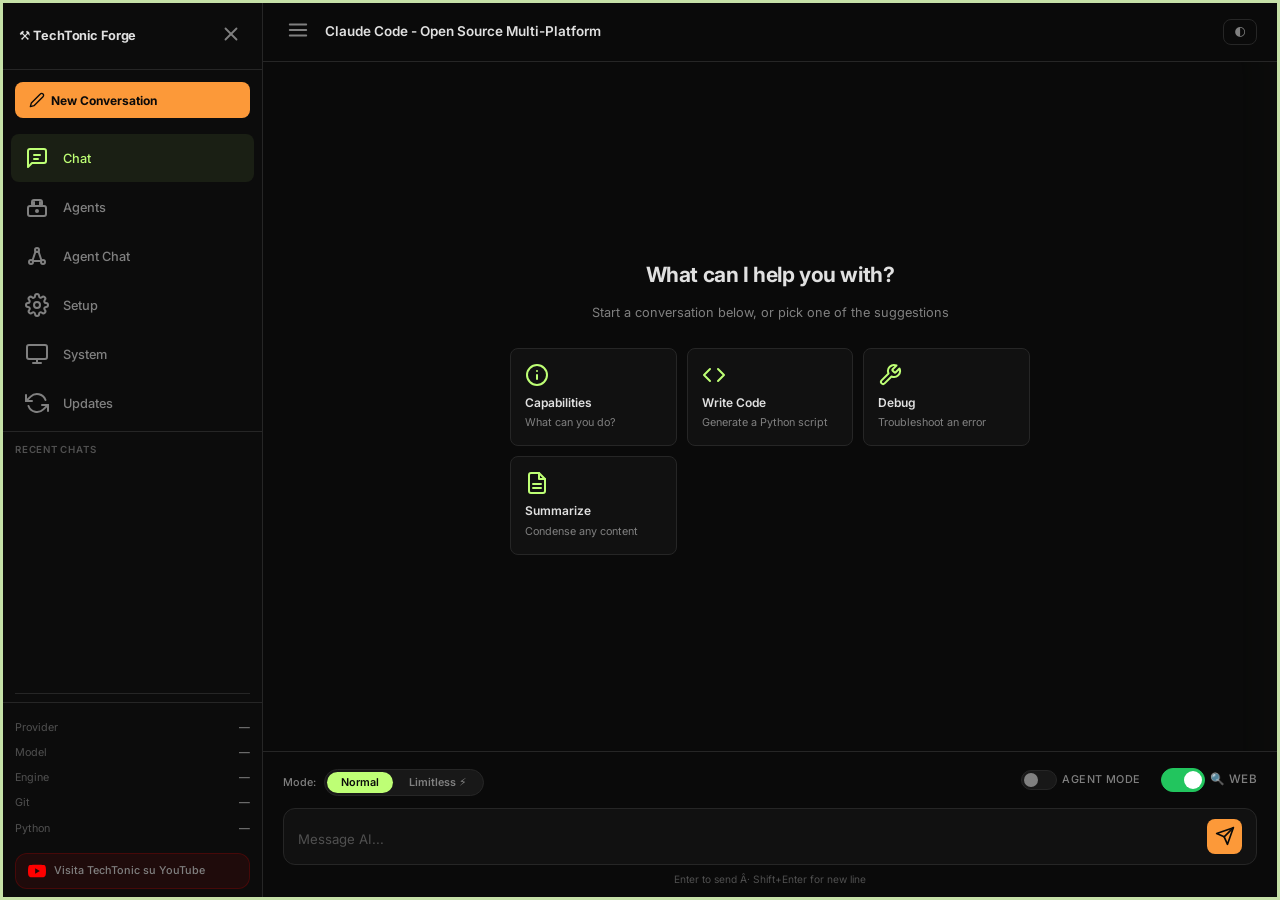
==== commit 5889131b: "Fix SSE streaming, add web search and agent retry - Buffer SSE lines before JSON.parse so a data: li" ====
--- a/dashboard/index.html
+++ b/dashboard/index.html
@@ -410,7 +410,7 @@
 let currentMode = 'normal';
 let modeLocked = false;
 let agentMode = false;
-let webSearchEnabled = false;
+let webSearchEnabled = true;
 let workDir = '';
 const defaults = { gemini:'gemini-2.0-pro-exp-02-05', anthropic:'claude-3-7-sonnet-20250219', ollama:'llama3.2:3b', openai:'gpt-4o', nvidia:'meta/llama-3.1-70b-instruct', deepseek:'deepseek-chat', lmstudio:'', 'custom-openai':'' };
 const providerNames = { openrouter:'OpenRouter', gemini:'Gemini', anthropic:'Claude', ollama:'Ollama', openai:'OpenAI', nvidia:'NVIDIA NIM', deepseek:'DeepSeek', lmstudio:'LM Studio', 'custom-openai':'Custom OpenAI-Compatible' };
@@ -426,7 +426,8 @@
   const savedAgent = localStorage.getItem('agentMode');
   if (savedAgent === 'true') { agentMode = true; document.getElementById('agentToggle').checked = true; document.getElementById('workdirBar').style.display = 'flex'; }
   const savedWebSearch = localStorage.getItem('webSearch');
-  if (savedWebSearch === 'true') { webSearchEnabled = true; document.getElementById('webSearchToggle').checked = true; }
+  if (savedWebSearch === 'false') { webSearchEnabled = false; document.getElementById('webSearchToggle').checked = false; }
+  else { webSearchEnabled = true; document.getElementById('webSearchToggle').checked = true; }
   // Restore last active chat on refresh
   const lastChatId = localStorage.getItem('activeChatId');
   if (lastChatId) { try { await openChatById(lastChatId); } catch {} }
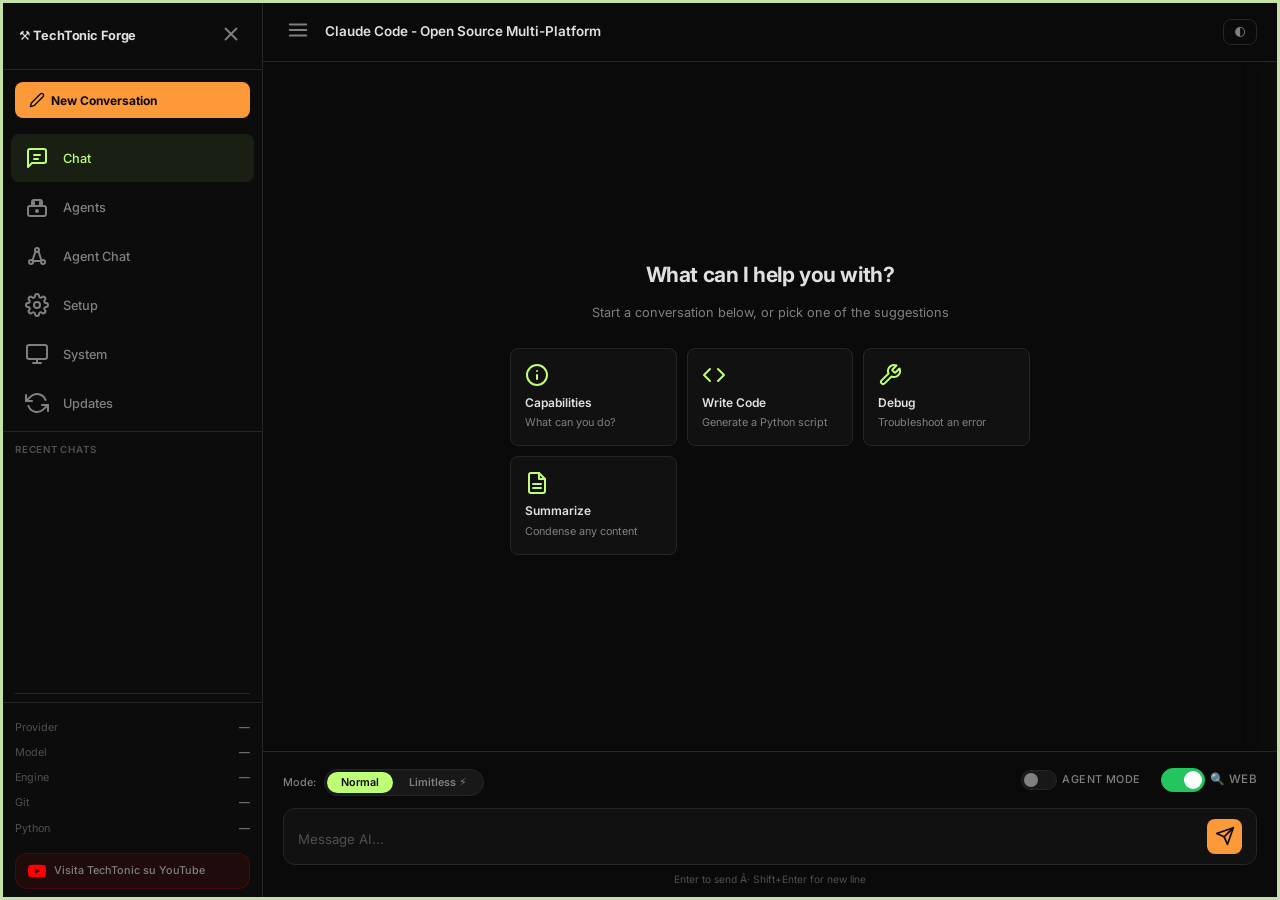
==== commit dcb73621: "Dashboard: fix chat delete, add uncensored models, add README + agents - Fix conversation history de" ====
--- a/dashboard/index.html
+++ b/dashboard/index.html
@@ -235,6 +235,7 @@
           <div class="card">
             <h2>Select AI Provider</h2><p class="subtitle">Choose where your AI requests will be routed</p>
             <div class="provider-grid">
+              <div class="provider-option" data-provider="uncensored" onclick="selectProvider(this)"><div class="icon">🔓</div><div class="name">Uncensored</div><div class="desc">No censorship</div></div>
               <div class="provider-option" data-provider="openrouter" onclick="selectProvider(this)"><div class="icon"><svg width="22" height="22" viewBox="0 0 24 24" fill="none" stroke="currentColor" stroke-width="1.8" stroke-linecap="round" stroke-linejoin="round"><circle cx="12" cy="12" r="10"/><line x1="2" y1="12" x2="22" y2="12"/><path d="M12 2a15.3 15.3 0 0 1 4 10 15.3 15.3 0 0 1-4 10 15.3 15.3 0 0 1-4-10 15.3 15.3 0 0 1 4-10z"/></svg></div><div class="name">OpenRouter</div><div class="desc">200+ models</div></div>
               <div class="provider-option" data-provider="nvidia" onclick="selectProvider(this)"><div class="icon"><svg width="22" height="22" viewBox="0 0 24 24" fill="none" stroke="currentColor" stroke-width="1.8" stroke-linecap="round" stroke-linejoin="round"><rect x="2" y="3" width="20" height="14" rx="2"/><line x1="8" y1="21" x2="16" y2="21"/><line x1="12" y1="17" x2="12" y2="21"/></svg></div><div class="name">NVIDIA NIM</div><div class="desc">Free GPU AI</div></div>
               <div class="provider-option" data-provider="deepseek" onclick="selectProvider(this)"><div class="icon">DS</div><div class="name">DeepSeek</div><div class="desc">Coding API</div></div>
@@ -267,7 +268,7 @@
         <div class="section" id="sec3">
           <div class="card">
             <h2>Choose Model</h2><p class="subtitle">Select the AI model you want to use</p>
-            <div id="tierToggle" style="display:none"><div class="tier-toggle"><div class="tier-btn active" data-tier="free" onclick="switchTier('free',this)">Free</div><div class="tier-btn" data-tier="paid" onclick="switchTier('paid',this)">Paid</div></div></div>
+            <div id="tierToggle" style="display:none"><div class="tier-toggle"><div class="tier-btn active" data-tier="free" onclick="switchTier('free',this)">Free</div><div class="tier-btn" data-tier="paid" onclick="switchTier('paid',this)">Paid</div><div class="tier-btn" data-tier="uncensored" onclick="switchTier('uncensored',this)">🔓 Uncensored</div></div></div>
             <div id="modelSearchWrap" style="display:none">
               <input type="text" id="modelSearch" class="model-search" placeholder="Search models..." oninput="filterModels()">
               <div class="model-list" id="modelList"></div>
@@ -413,7 +414,7 @@
 let webSearchEnabled = true;
 let workDir = '';
 const defaults = { gemini:'gemini-2.0-pro-exp-02-05', anthropic:'claude-3-7-sonnet-20250219', ollama:'llama3.2:3b', openai:'gpt-4o', nvidia:'meta/llama-3.1-70b-instruct', deepseek:'deepseek-chat', lmstudio:'', 'custom-openai':'' };
-const providerNames = { openrouter:'OpenRouter', gemini:'Gemini', anthropic:'Claude', ollama:'Ollama', openai:'OpenAI', nvidia:'NVIDIA NIM', deepseek:'DeepSeek', lmstudio:'LM Studio', 'custom-openai':'Custom OpenAI-Compatible' };
+const providerNames = { uncensored:'Uncensored', openrouter:'OpenRouter', gemini:'Gemini', anthropic:'Claude', ollama:'Ollama', openai:'OpenAI', nvidia:'NVIDIA NIM', deepseek:'DeepSeek', lmstudio:'LM Studio', 'custom-openai':'Custom OpenAI-Compatible' };
 
 // â”€â”€â”€ Init â”€â”€â”€â”€â”€â”€â”€â”€â”€â”€â”€â”€â”€â”€â”€â”€â”€â”€â”€â”€â”€â”€â”€â”€â”€â”€â”€â”€â”€â”€â”€â”€â”€â”€â”€â”€â”€â”€â”€â”€â”€â”€â”€â”€â”€â”€â”€â”€â”€â”€â”€â”€
 (async function init() {
@@ -1624,7 +1625,7 @@
           <div class="chat-item-title">${c.type === 'agent-chat' ? '<span class="badge" style="background:var(--accent);color:#fff;font-size:0.58rem;padding:1px 5px;border-radius:4px;margin-right:4px">TEAM</span>' : ''}${escHtml(c.title)}</div>
           <div class="chat-item-meta">${c.messageCount} msgs · ${relativeTime(c.updated)}</div>
         </div>
-        <button class="chat-item-del" onclick="confirmDeleteChat(event,'${c.id}','${escHtml(c.title).replace(/'/g,"\\'")}')"><svg width="16" height="16" viewBox="0 0 24 24" fill="none" stroke="currentColor" stroke-width="2" stroke-linecap="round" stroke-linejoin="round"><line x1="18" y1="6" x2="6" y2="18"/><line x1="6" y1="6" x2="18" y2="18"/></svg></button>
+        <button class="chat-item-del" data-id="${c.id}" data-title="${escHtml(c.title)}" onclick="confirmDeleteChat(event, this)"><svg width="16" height="16" viewBox="0 0 24 24" fill="none" stroke="currentColor" stroke-width="2" stroke-linecap="round" stroke-linejoin="round"><line x1="18" y1="6" x2="6" y2="18"/><line x1="6" y1="6" x2="18" y2="18"/></svg></button>
       </div>
     `).join('');
   } catch {}
@@ -1690,9 +1691,10 @@
 
 let _pendingDeleteId = null;
 
-function confirmDeleteChat(e, id, title) {
+function confirmDeleteChat(e, btn) {
   e.stopPropagation();
-  _pendingDeleteId = id;
+  _pendingDeleteId = btn.dataset.id;
+  const title = btn.dataset.title || 'conversazione';
   document.getElementById('modalBody').textContent = `"${title}" will be permanently deleted and cannot be recovered.`;
   document.getElementById('confirmModal').style.display = 'flex';
 }
@@ -2291,6 +2293,7 @@
   setupState.provider = el.dataset.provider;
   setupState.key = '';
   setupState.model = '';
+  setupState.tier = setupState.provider === 'uncensored' ? 'uncensored' : 'free';
   setupState.baseUrl = setupState.provider === 'lmstudio' ? 'http://localhost:1234/v1' : (setupState.provider === 'omniroute' ? 'http://localhost:20128/v1' : '');
   document.getElementById('btnNext1').disabled = false;
 
@@ -2317,6 +2320,7 @@
   const p=setupState.provider;
   const isLM=p==='lmstudio';
   const isOmni=p==='omniroute';
+  const isUncensored=p==='uncensored';
   const isCustom=p==='custom-openai';
   const isLocal=isLM||isCustom||isOmni;
   const title=document.getElementById('keyStepTitle');
@@ -2331,8 +2335,8 @@
   apiKey.parentElement.style.display=isLM?'none':'';
   apiKey.placeholder=(isOmni||isCustom)?'Optional for local providers':'sk-...';
   baseUrl.value=isLM?'http://localhost:1234/v1':(isOmni?'http://localhost:20128/v1':(setupState.baseUrl||''));
-  title.textContent=isLM?'Connect LM Studio':isOmni?'Connect OmniRoute Gateway':isCustom?'Connect Custom API':'Enter API Key';
-  sub.textContent=isLM?'LM Studio must be running before verification':isOmni?'OmniRoute runs locally at localhost:20128 - API key is optional':isCustom?'Enter your OpenAI-compatible endpoint details':'Paste your provider API key below';
+  title.textContent=isLM?'Connect LM Studio':isOmni?'Connect OmniRoute Gateway':isCustom?'Connect Custom API':isUncensored?'OpenRouter — Modelli Uncensored':'Enter API Key';
+  sub.textContent=isLM?'LM Studio must be running before verification':isOmni?'OmniRoute runs locally at localhost:20128 - API key is optional':isCustom?'Enter your OpenAI-compatible endpoint details':isUncensored?'Free OpenRouter API key (opzionale per i modelli :free). Mostra solo modelli uncensored/abliterated.':'Paste your provider API key below';
   guide.innerHTML=isLM
     ? 'In LM Studio, load a model, open <strong>Developer &gt; Local Server</strong>, then start the server. The default OpenAI-compatible base URL is <strong>http://localhost:1234/v1</strong>.'
     : isOmni
@@ -2358,8 +2362,9 @@
   const isLM=setupState.provider==='lmstudio';
   const isOmni=setupState.provider==='omniroute';
   const isCustom=setupState.provider==='custom-openai';
+  const isUncensored=setupState.provider==='uncensored';
   const isLocal=isLM||isOmni||isCustom;
-  const key=isLM?'lm-studio':(isOmni?'not-needed':(document.getElementById('apiKey').value.trim()||(isCustom?'not-needed':'')));
+  const key=isLM?'lm-studio':(isOmni?'not-needed':(isUncensored?(document.getElementById('apiKey').value.trim()||'not-needed'):(document.getElementById('apiKey').value.trim()||(isCustom?'not-needed':''))));
   const baseUrl=(document.getElementById('baseUrl')?.value||'').trim().replace(/\/+$/,'');
   if(isLocal&&!baseUrl){showKeyStatus('Base URL cannot be empty','error');return;}
   if(!key){showKeyStatus('API key cannot be empty','error');return;}
@@ -2387,7 +2392,8 @@
 }
 
 async function initModelStep(){
-  const isOR=setupState.provider==='openrouter';
+  const isUncensored=setupState.provider==='uncensored';
+  const isOR=setupState.provider==='openrouter'||isUncensored;
   const isOllama=setupState.provider==='ollama';
   const isNvidia=setupState.provider==='nvidia';
   const isDeepSeek=setupState.provider==='deepseek';
@@ -2396,6 +2402,10 @@
   document.getElementById('modelSearchWrap').style.display=(isOR||isOllama||isNvidia||isDeepSeek||isOpenAICompat)?'':'none';
   document.getElementById('modelSearch').style.display=isOllama?'none':'';
   document.getElementById('manualModelWrap').style.display=''; // Always show custom input
+  if(isUncensored){
+    setupState.tier='uncensored';
+    document.querySelectorAll('.tier-btn').forEach(b=>b.classList.toggle('active',b.dataset.tier==='uncensored'));
+  }
   if(isOR) fetchModels(setupState.tier);
   else if(isOllama) await fetchOllamaModels();
   else if(isNvidia) await fetchNvidiaModels();
@@ -2525,7 +2535,7 @@
   document.getElementById('btnSave').disabled=true;
   document.getElementById('btnSave').innerHTML='<div class="spinner"></div> Saving...';
   let config={};
-  if(setupState.provider==='openrouter')config={
+  if(setupState.provider==='openrouter'||setupState.provider==='uncensored')config={
     AI_PROVIDER:'openai',CLAUDE_CODE_USE_OPENAI:'1',
     OPENAI_API_KEY:setupState.key,
     OPENAI_BASE_URL:'https://openrouter.ai/api/v1',
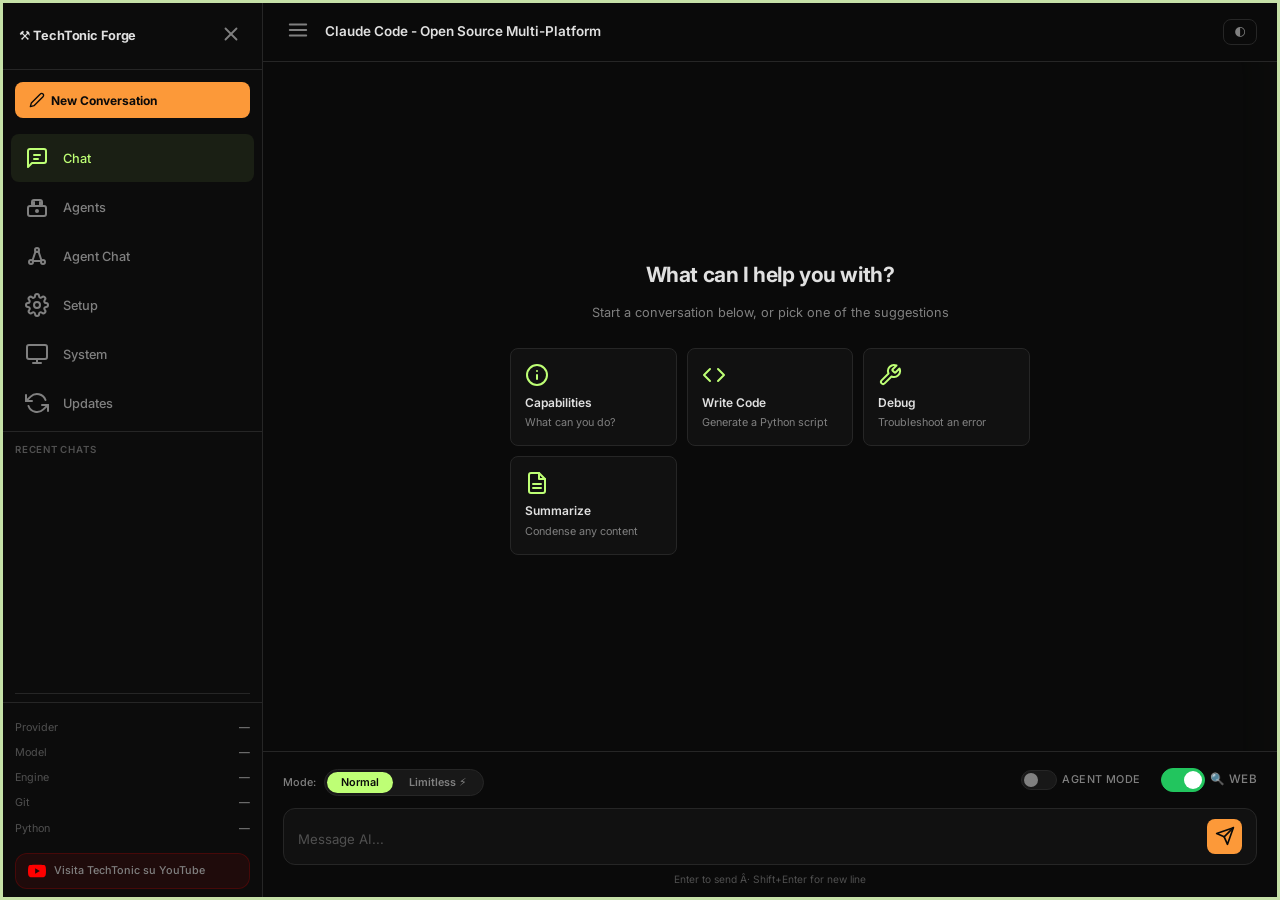
==== commit cf502e13: "Dashboard: persist API key + model in setup, cache header, cross-platform OmniRoute start - Setup wi" ====
--- a/dashboard/index.html
+++ b/dashboard/index.html
@@ -415,6 +415,14 @@
 let workDir = '';
 const defaults = { gemini:'gemini-2.0-pro-exp-02-05', anthropic:'claude-3-7-sonnet-20250219', ollama:'llama3.2:3b', openai:'gpt-4o', nvidia:'meta/llama-3.1-70b-instruct', deepseek:'deepseek-chat', lmstudio:'', 'custom-openai':'' };
 const providerNames = { uncensored:'Uncensored', openrouter:'OpenRouter', gemini:'Gemini', anthropic:'Claude', ollama:'Ollama', openai:'OpenAI', nvidia:'NVIDIA NIM', deepseek:'DeepSeek', lmstudio:'LM Studio', 'custom-openai':'Custom OpenAI-Compatible' };
+
+// Persist the API key across refreshes and provider switches (client-side only)
+const API_KEY_STORAGE = 'savedApiKey';
+function getSavedApiKey() { try { return localStorage.getItem(API_KEY_STORAGE) || ''; } catch { return ''; } }
+function setSavedApiKey(k) { try { if (k && k !== 'not-needed' && k !== 'lm-studio' && k !== 'ollama') localStorage.setItem(API_KEY_STORAGE, k); } catch {} }
+const MODEL_STORAGE = 'savedModel';
+function getSavedModel() { try { return localStorage.getItem(MODEL_STORAGE) || ''; } catch { return ''; } }
+function setSavedModel(m) { try { if (m) localStorage.setItem(MODEL_STORAGE, m); } catch {} }
 
 // â”€â”€â”€ Init â”€â”€â”€â”€â”€â”€â”€â”€â”€â”€â”€â”€â”€â”€â”€â”€â”€â”€â”€â”€â”€â”€â”€â”€â”€â”€â”€â”€â”€â”€â”€â”€â”€â”€â”€â”€â”€â”€â”€â”€â”€â”€â”€â”€â”€â”€â”€â”€â”€â”€â”€â”€
 (async function init() {
@@ -2291,8 +2299,9 @@
   document.querySelectorAll('.provider-option').forEach(o => o.classList.remove('active'));
   el.classList.add('active');
   setupState.provider = el.dataset.provider;
-  setupState.key = '';
-  setupState.model = '';
+  const keyless = setupState.provider === 'lmstudio' || setupState.provider === 'ollama';
+  setupState.key = keyless ? '' : getSavedApiKey();
+  setupState.model = cfg.AI_DISPLAY_MODEL || cfg.OPENAI_MODEL || getSavedModel();
   setupState.tier = setupState.provider === 'uncensored' ? 'uncensored' : 'free';
   setupState.baseUrl = setupState.provider === 'lmstudio' ? 'http://localhost:1234/v1' : (setupState.provider === 'omniroute' ? 'http://localhost:20128/v1' : '');
   document.getElementById('btnNext1').disabled = false;
@@ -2334,6 +2343,7 @@
   guide.style.display=isLocal?'':'none';
   apiKey.parentElement.style.display=isLM?'none':'';
   apiKey.placeholder=(isOmni||isCustom)?'Optional for local providers':'sk-...';
+  apiKey.value=setupState.key||'';
   baseUrl.value=isLM?'http://localhost:1234/v1':(isOmni?'http://localhost:20128/v1':(setupState.baseUrl||''));
   title.textContent=isLM?'Connect LM Studio':isOmni?'Connect OmniRoute Gateway':isCustom?'Connect Custom API':isUncensored?'OpenRouter — Modelli Uncensored':'Enter API Key';
   sub.textContent=isLM?'LM Studio must be running before verification':isOmni?'OmniRoute runs locally at localhost:20128 - API key is optional':isCustom?'Enter your OpenAI-compatible endpoint details':isUncensored?'Free OpenRouter API key (opzionale per i modelli :free). Mostra solo modelli uncensored/abliterated.':'Paste your provider API key below';
@@ -2402,6 +2412,7 @@
   document.getElementById('modelSearchWrap').style.display=(isOR||isOllama||isNvidia||isDeepSeek||isOpenAICompat)?'':'none';
   document.getElementById('modelSearch').style.display=isOllama?'none':'';
   document.getElementById('manualModelWrap').style.display=''; // Always show custom input
+  document.getElementById('manualModel').value = setupState.model || '';
   if(isUncensored){
     setupState.tier='uncensored';
     document.querySelectorAll('.tier-btn').forEach(b=>b.classList.toggle('active',b.dataset.tier==='uncensored'));
@@ -2535,6 +2546,8 @@
   document.getElementById('btnSave').disabled=true;
   document.getElementById('btnSave').innerHTML='<div class="spinner"></div> Saving...';
   let config={};
+  setSavedApiKey(setupState.key);
+  setSavedModel(setupState.model);
   if(setupState.provider==='openrouter'||setupState.provider==='uncensored')config={
     AI_PROVIDER:'openai',CLAUDE_CODE_USE_OPENAI:'1',
     OPENAI_API_KEY:setupState.key,
